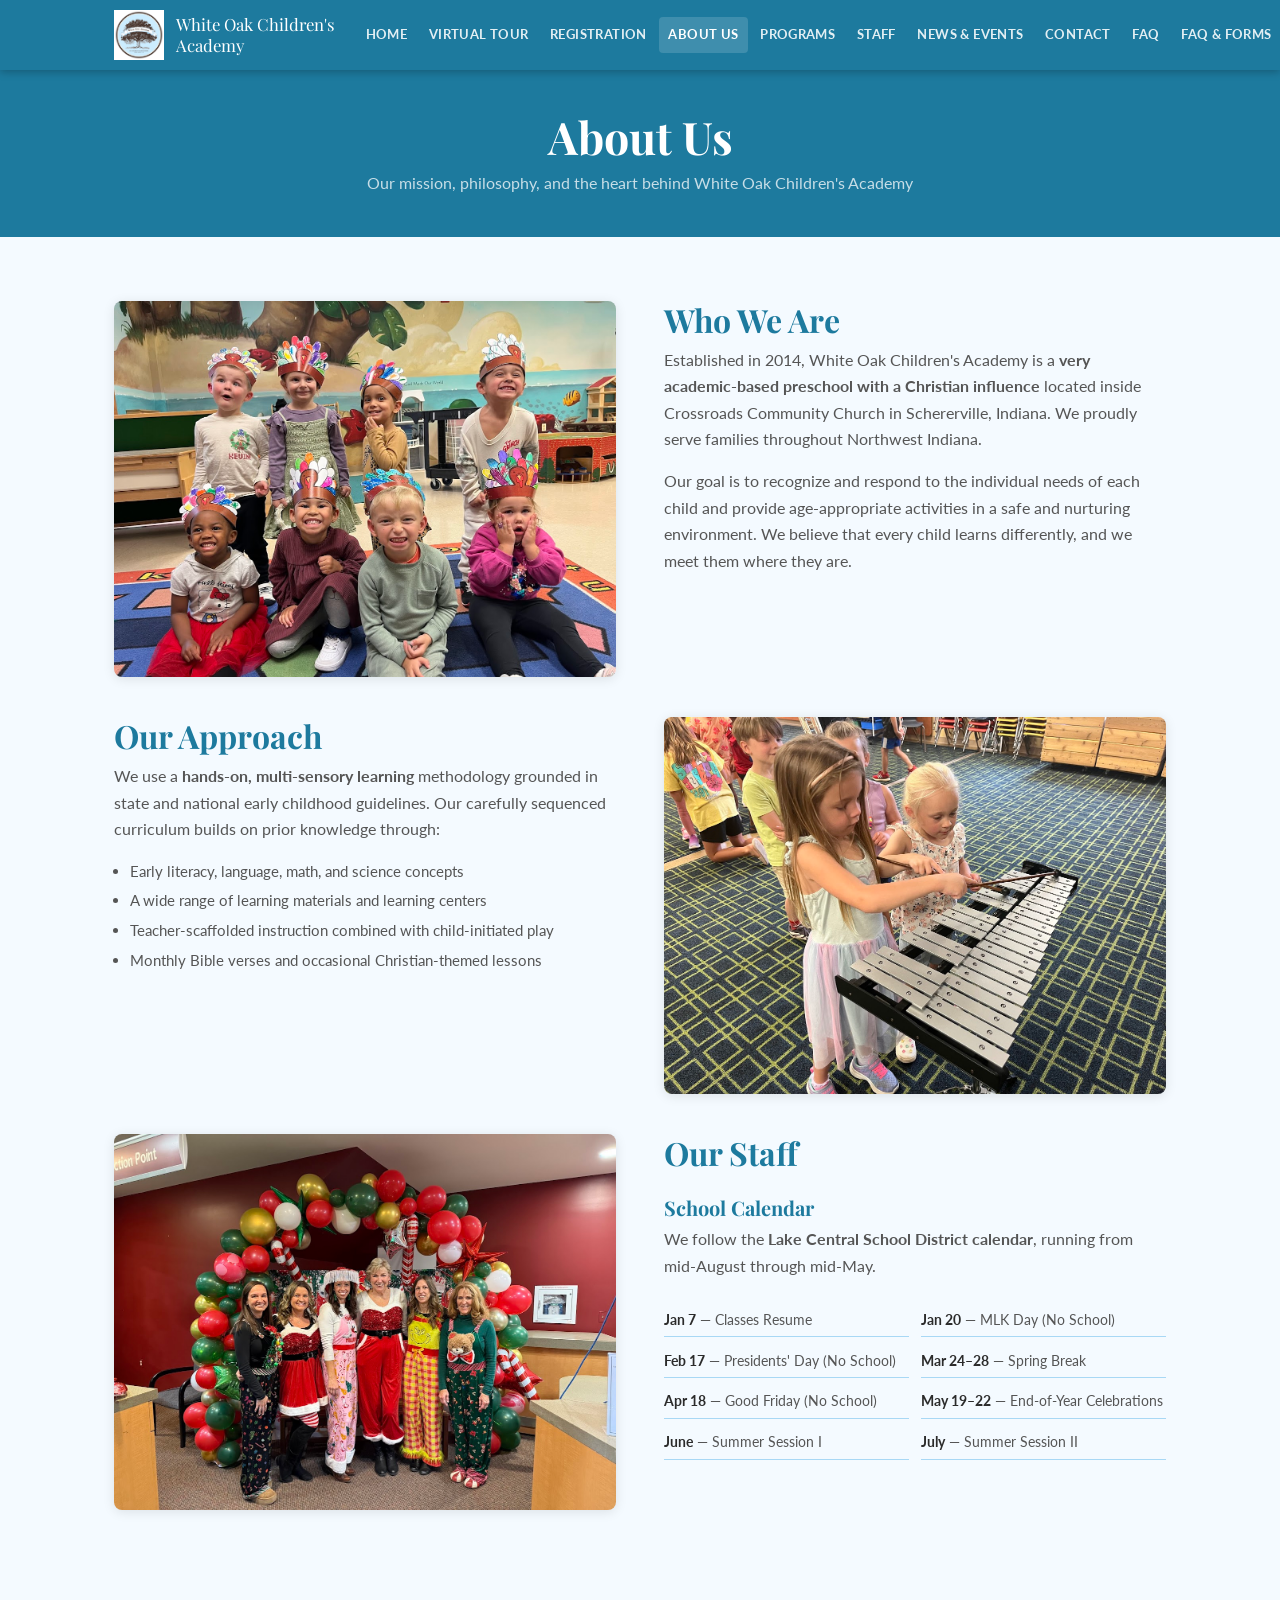
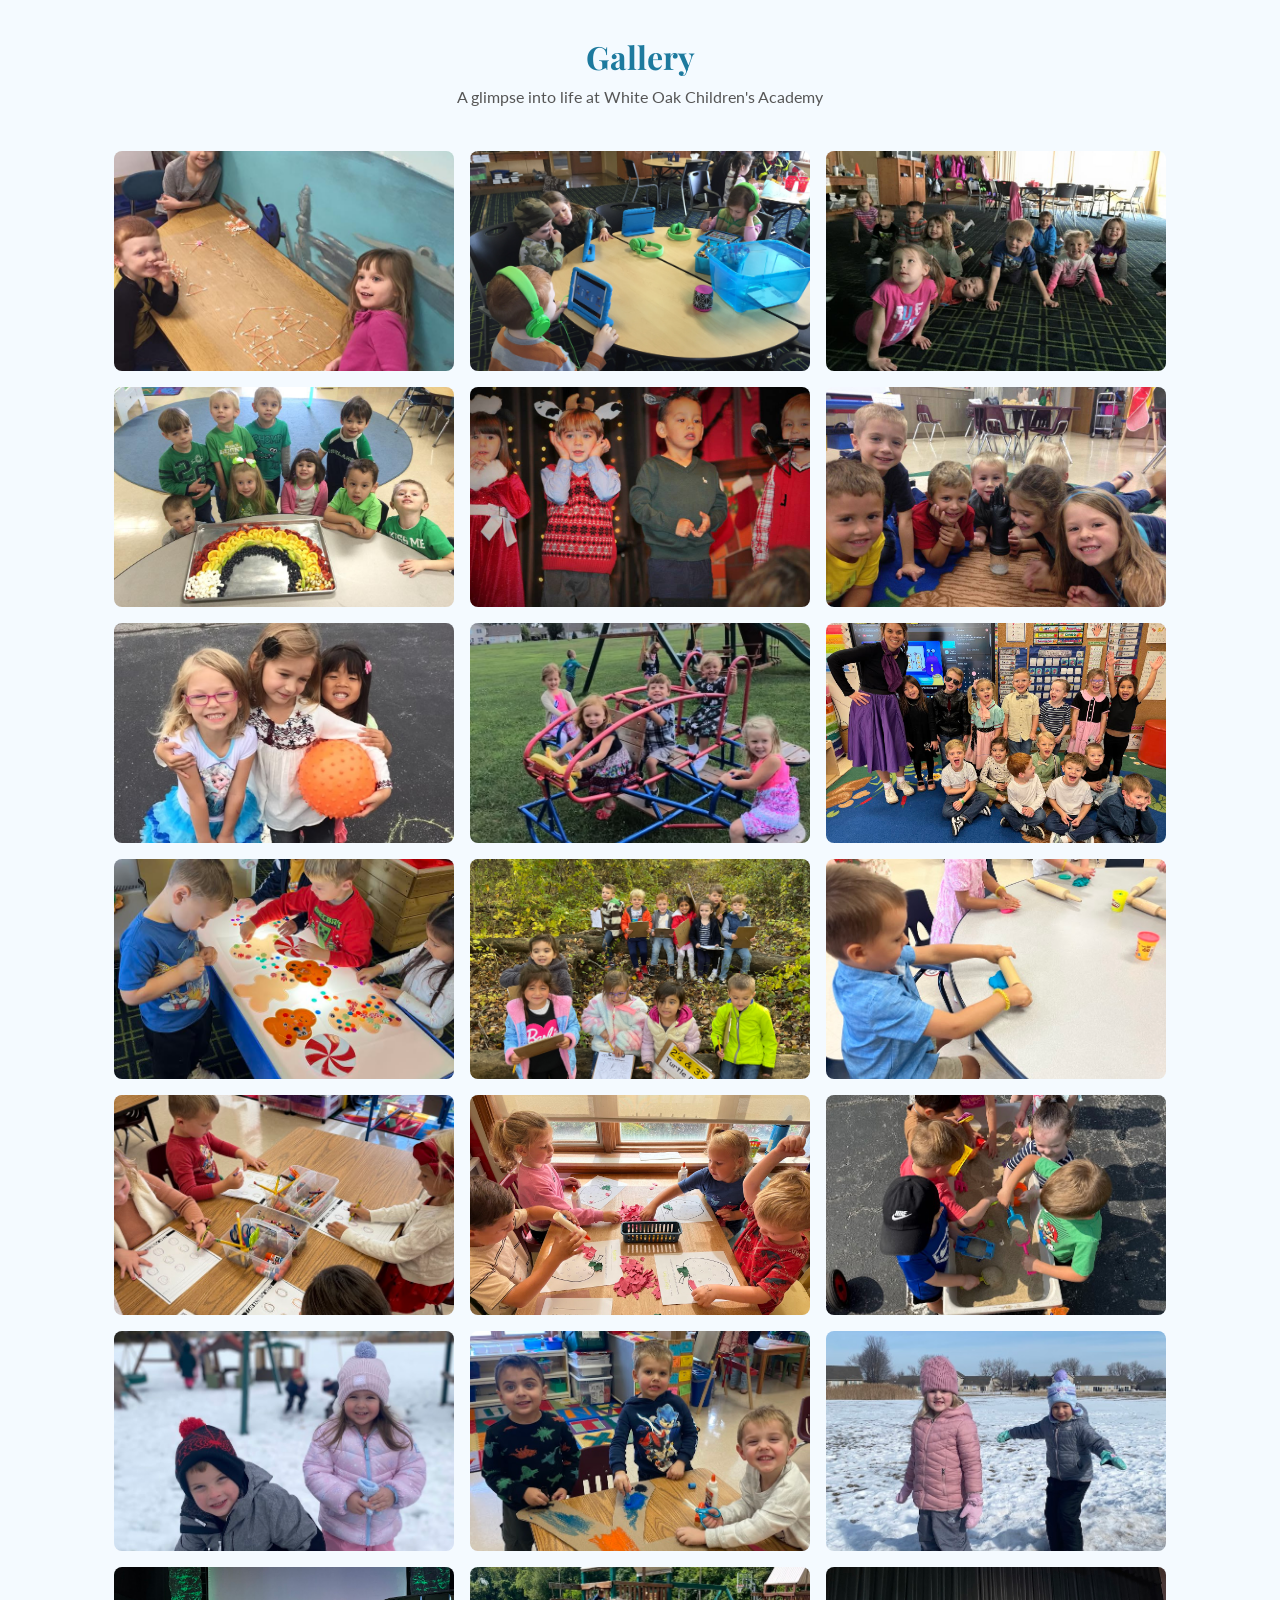
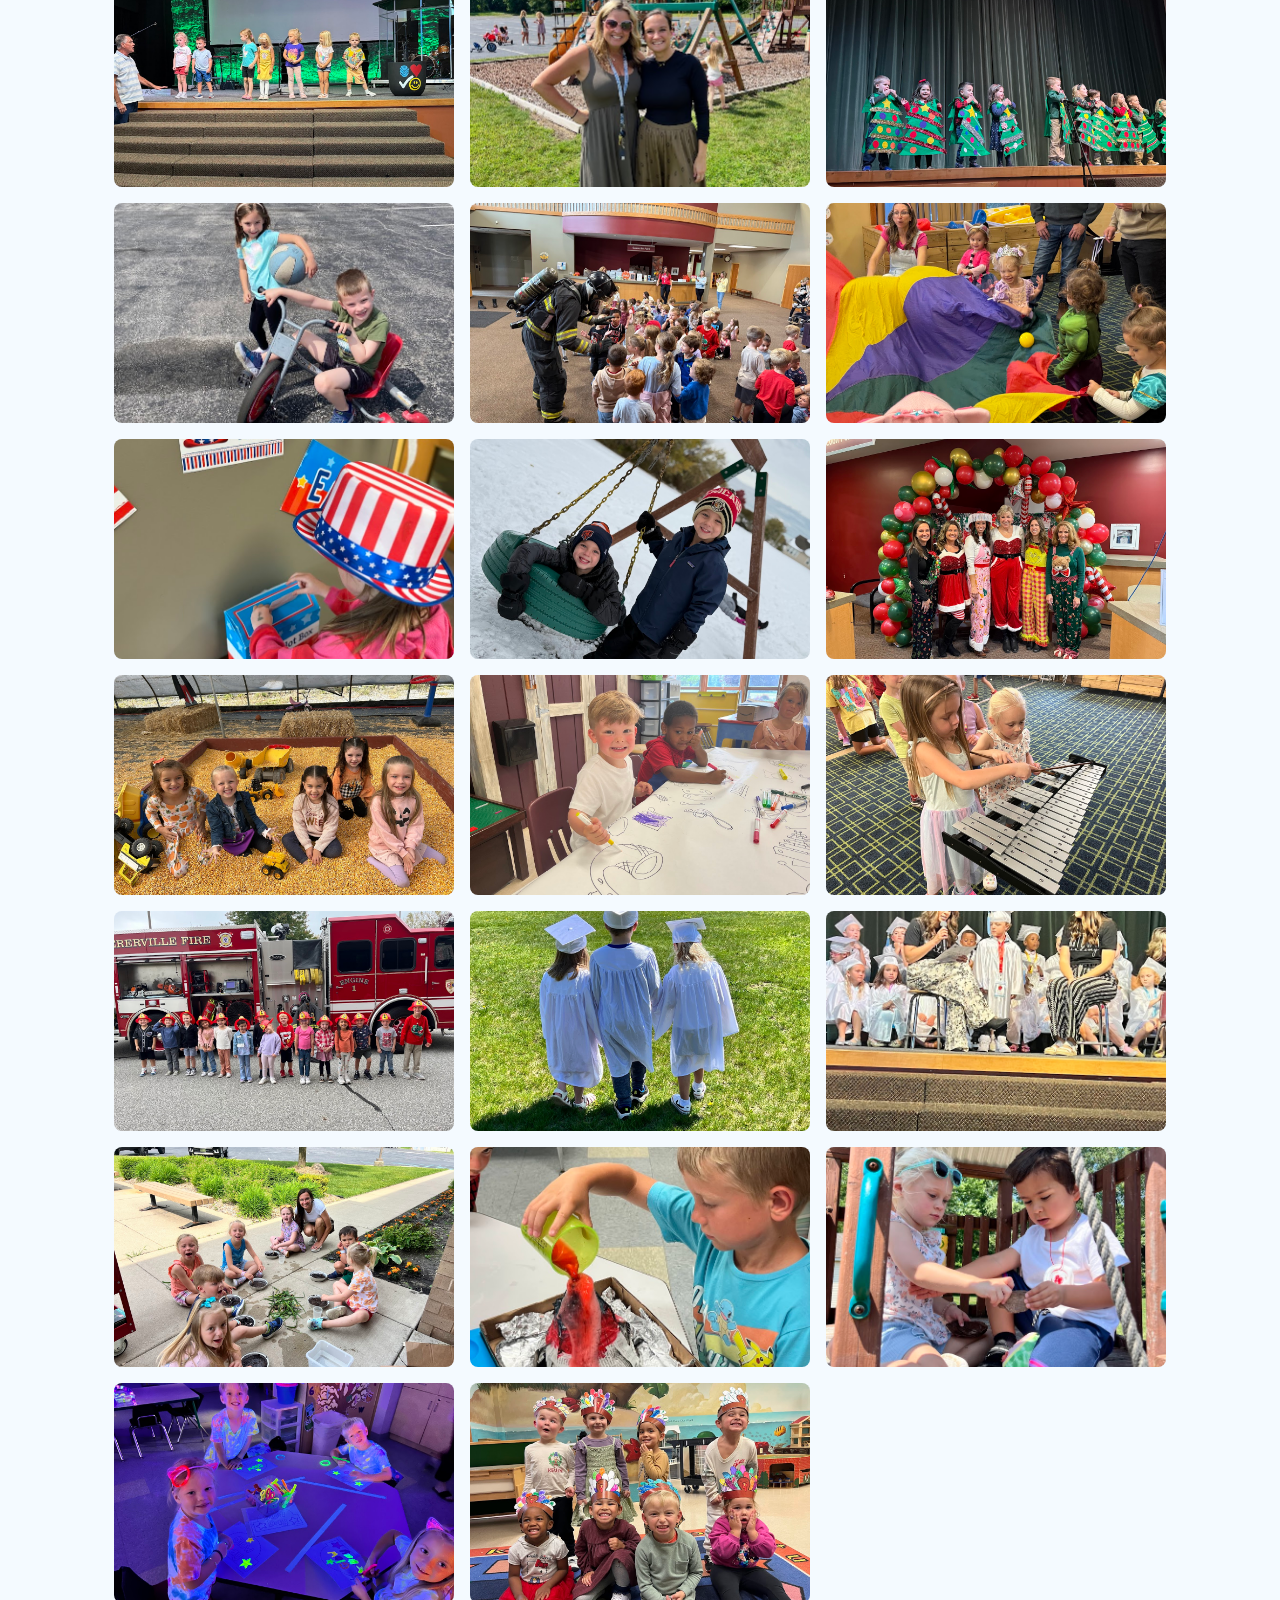
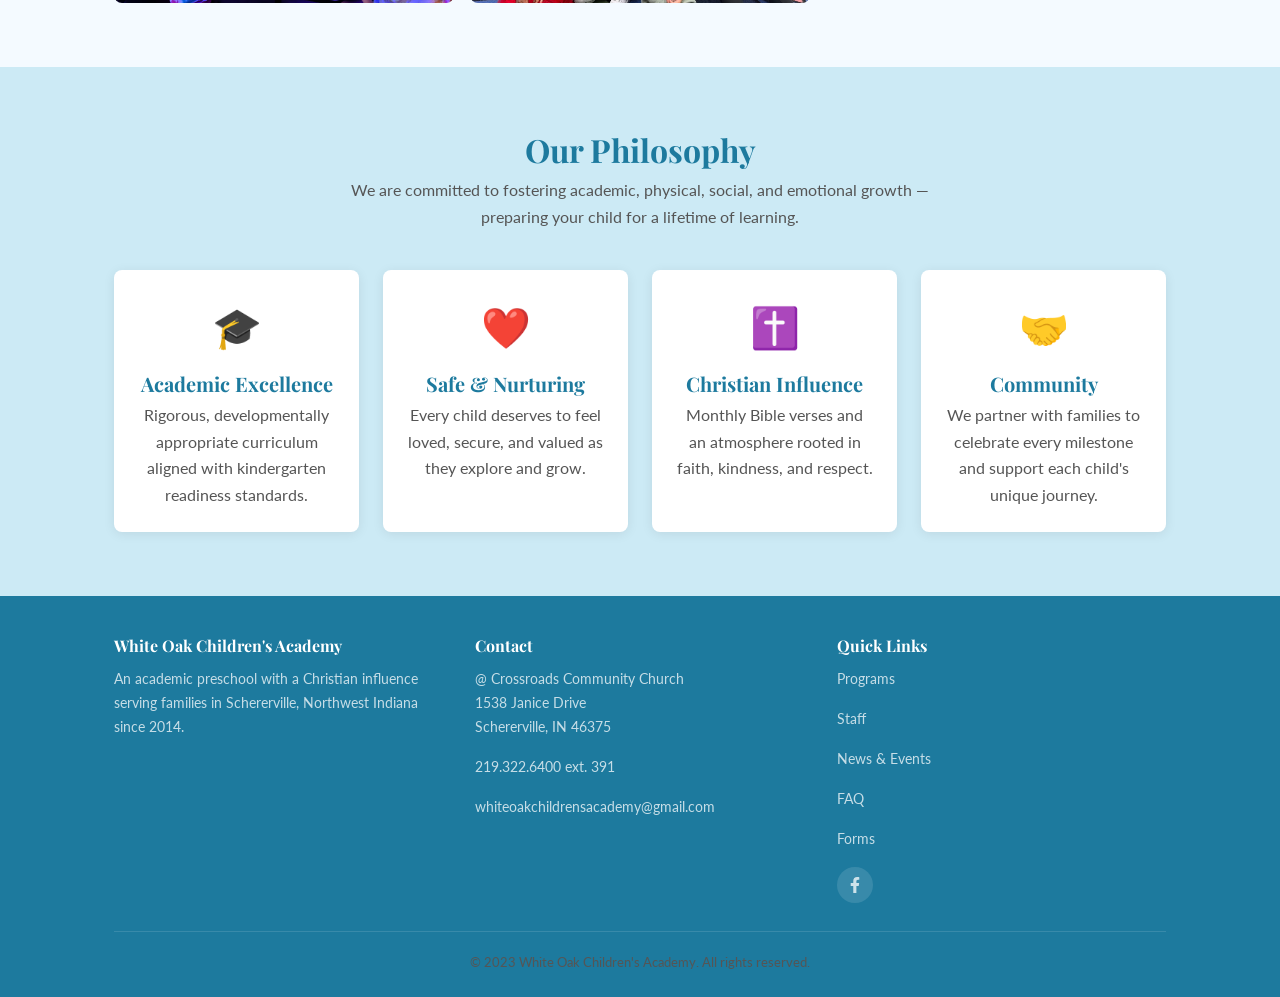
==== about.html @ 386d2790 "Swap homepage cards and About page photos to newer images Co-Authored-By: Claude Sonnet 4.6 <noreply" ====
<!DOCTYPE html>
<html lang="en">
<head>
  <meta charset="UTF-8" />
  <meta name="viewport" content="width=device-width, initial-scale=1.0" />
  <title>About Us — White Oak Children's Academy</title>
  <meta name="description" content="Learn about White Oak Children's Academy — our mission, philosophy, curriculum approach, and important calendar dates." />
  <link rel="stylesheet" href="css/styles.css" />
</head>
<body>

  <!-- HEADER -->
  <header class="site-header">
    <div class="container header-inner">
      <a href="index.html" class="logo-link">
        <img src="images/logo.jpg" alt="White Oak Children's Academy logo" class="logo-img"
             onerror="this.style.display='none'" />
        <span class="logo-text">White Oak Children's Academy</span>
      </a>
      <nav class="primary-nav" aria-label="Main navigation">
        <a href="index.html">Home</a>
        <a href="https://youtu.be/olmir94_Q6E" target="_blank" rel="noopener">Virtual Tour</a>
        <a href="registration.pdf" target="_blank">Registration</a>
        <a href="about.html">About Us</a>
        <a href="programs.html">Programs</a>
        <a href="staff.html">Staff</a>
        <a href="news-events.html">News &amp; Events</a>
        <a href="contact.html">Contact</a>
        <a href="faq.html">FAQ</a>
        <a href="faq-forms.html">FAQ &amp; Forms</a>
      </nav>
      <button class="hamburger" aria-label="Toggle menu" aria-expanded="false">
        <span></span><span></span><span></span>
      </button>
    </div>
    <nav class="mobile-nav" aria-label="Mobile navigation">
      <a href="index.html">Home</a>
      <a href="https://youtu.be/olmir94_Q6E" target="_blank" rel="noopener">Virtual Tour</a>
      <a href="registration.pdf" target="_blank">Registration</a>
      <a href="about.html">About Us</a>
      <a href="programs.html">Programs</a>
      <a href="staff.html">Staff</a>
      <a href="news-events.html">News &amp; Events</a>
      <a href="contact.html">Contact</a>
      <a href="faq.html">FAQ</a>
      <a href="faq-forms.html">FAQ &amp; Forms</a>
    </nav>
  </header>

  <!-- PAGE HERO -->
  <section class="page-hero">
    <div class="container">
      <h1>About Us</h1>
      <p>Our mission, philosophy, and the heart behind White Oak Children's Academy</p>
    </div>
  </section>

  <!-- MAIN CONTENT -->
  <section class="section">
    <div class="container">
      <!-- Row 1: image left, Who We Are right -->
      <div class="about-body">
        <div>
          <img src="images/gallery/IMG_9531.jpg" alt="White Oak Children's Academy classroom"
               style="width:100%;border-radius:8px;box-shadow:0 2px 12px rgba(0,0,0,.10);" />
        </div>
        <div>
          <h2>Who We Are</h2>
          <p>Established in 2014, White Oak Children's Academy is a <strong>very academic-based preschool with a Christian influence</strong> located inside Crossroads Community Church in Schererville, Indiana. We proudly serve families throughout Northwest Indiana.</p>
          <p>Our goal is to recognize and respond to the individual needs of each child and provide age-appropriate activities in a safe and nurturing environment. We believe that every child learns differently, and we meet them where they are.</p>
        </div>
      </div>

      <!-- Row 2: Our Approach left, image right -->
      <div class="about-body" style="margin-top:2.5rem;">
        <div>
          <h2>Our Approach</h2>
          <p>We use a <strong>hands-on, multi-sensory learning</strong> methodology grounded in state and national early childhood guidelines. Our carefully sequenced curriculum builds on prior knowledge through:</p>
          <ul class="highlight-list">
            <li>Early literacy, language, math, and science concepts</li>
            <li>A wide range of learning materials and learning centers</li>
            <li>Teacher-scaffolded instruction combined with child-initiated play</li>
            <li>Monthly Bible verses and occasional Christian-themed lessons</li>
          </ul>
        </div>
        <div>
          <img src="images/gallery/IMG_4800.jpg" alt="Children learning at White Oak"
               style="width:100%;border-radius:8px;box-shadow:0 2px 12px rgba(0,0,0,.10);" />
        </div>
      </div>

      <!-- Row 3: image left, Staff & Calendar right -->
      <div class="about-body" style="margin-top:2.5rem;">
        <div>
          <img src="images/gallery/IMG_3384.jpg" alt="White Oak staff and students"
               style="width:100%;border-radius:8px;box-shadow:0 2px 12px rgba(0,0,0,.10);" />
        </div>
        <div>
          <h2>Our Staff</h2>
          <h3 style="margin-top:1.5rem;">School Calendar</h3>
          <p>We follow the <strong>Lake Central School District calendar</strong>, running from mid-August through mid-May.</p>
          <div class="calendar-dates">
            <ul>
              <li><strong>Jan 7</strong> — Classes Resume</li>
              <li><strong>Jan 20</strong> — MLK Day (No School)</li>
              <li><strong>Feb 17</strong> — Presidents' Day (No School)</li>
              <li><strong>Mar 24–28</strong> — Spring Break</li>
              <li><strong>Apr 18</strong> — Good Friday (No School)</li>
              <li><strong>May 19–22</strong> — End-of-Year Celebrations</li>
              <li><strong>June</strong> — Summer Session I</li>
              <li><strong>July</strong> — Summer Session II</li>
            </ul>
          </div>
        </div>
      </div>
    </div>
  </section>

  <!-- GALLERY -->
  <section class="section">
    <div class="container">
      <div class="section-title">
        <h2>Gallery</h2>
        <p>A glimpse into life at White Oak Children's Academy</p>
      </div>
      <div style="display:grid;grid-template-columns:repeat(auto-fill,minmax(280px,1fr));gap:1rem;">
        <img src="images/gallery/gallery-01.jpg" alt="White Oak classroom activity" style="width:100%;height:220px;object-fit:cover;border-radius:8px;" />
        <img src="images/gallery/gallery-02.jpg" alt="White Oak classroom activity" style="width:100%;height:220px;object-fit:cover;border-radius:8px;" />
        <img src="images/gallery/gallery-03.jpg" alt="White Oak classroom activity" style="width:100%;height:220px;object-fit:cover;border-radius:8px;" />
        <img src="images/gallery/gallery-05.jpg" alt="White Oak classroom activity" style="width:100%;height:220px;object-fit:cover;border-radius:8px;" />
        <img src="images/gallery/gallery-06.jpg" alt="White Oak classroom activity" style="width:100%;height:220px;object-fit:cover;border-radius:8px;" />
        <img src="images/gallery/gallery-07.jpg" alt="White Oak classroom activity" style="width:100%;height:220px;object-fit:cover;border-radius:8px;" />
        <img src="images/gallery/fc02df_9595e2bc1113430fbad40232019eac16.avif" alt="White Oak classroom activity" style="width:100%;height:220px;object-fit:cover;border-radius:8px;" />
        <img src="images/gallery/fc02df_eb6af269aa804a3fbab6cbd795c8c6cb.avif" alt="White Oak classroom activity" style="width:100%;height:220px;object-fit:cover;border-radius:8px;" />
        <img src="images/gallery/1.jpg" alt="White Oak classroom activity" style="width:100%;height:220px;object-fit:cover;border-radius:8px;" />
        <img src="images/gallery/1 (1).jpg" alt="White Oak classroom activity" style="width:100%;height:220px;object-fit:cover;border-radius:8px;" />
        <img src="images/gallery/image0 (11).jpeg" alt="White Oak classroom activity" style="width:100%;height:220px;object-fit:cover;border-radius:8px;" />
        <img src="images/gallery/IMG_0043 (1).jpg" alt="White Oak classroom activity" style="width:100%;height:220px;object-fit:cover;border-radius:8px;" />
        <img src="images/gallery/IMG_0442.jpg" alt="White Oak classroom activity" style="width:100%;height:220px;object-fit:cover;border-radius:8px;" />
        <img src="images/gallery/IMG_0570.jpg" alt="White Oak classroom activity" style="width:100%;height:220px;object-fit:cover;border-radius:8px;" />
        <img src="images/gallery/IMG_0655.jpg" alt="White Oak classroom activity" style="width:100%;height:220px;object-fit:cover;border-radius:8px;" />
        <img src="images/gallery/IMG_0701.jpg" alt="White Oak classroom activity" style="width:100%;height:220px;object-fit:cover;border-radius:8px;" />
        <img src="images/gallery/IMG_0833.jpg" alt="White Oak classroom activity" style="width:100%;height:220px;object-fit:cover;border-radius:8px;" />
        <img src="images/gallery/IMG_1134.jpg" alt="White Oak classroom activity" style="width:100%;height:220px;object-fit:cover;border-radius:8px;" />
        <img src="images/gallery/IMG_1177.jpg" alt="White Oak classroom activity" style="width:100%;height:220px;object-fit:cover;border-radius:8px;" />
        <img src="images/gallery/IMG_1204.jpg" alt="White Oak classroom activity" style="width:100%;height:220px;object-fit:cover;border-radius:8px;" />
        <img src="images/gallery/IMG_1553.jpg" alt="White Oak classroom activity" style="width:100%;height:220px;object-fit:cover;border-radius:8px;" />
        <img src="images/gallery/IMG_1580.jpg" alt="White Oak classroom activity" style="width:100%;height:220px;object-fit:cover;border-radius:8px;" />
        <img src="images/gallery/IMG_1740.jpg" alt="White Oak classroom activity" style="width:100%;height:220px;object-fit:cover;border-radius:8px;" />
        <img src="images/gallery/IMG_2302.jpg" alt="White Oak classroom activity" style="width:100%;height:220px;object-fit:cover;border-radius:8px;" />
        <img src="images/gallery/IMG_2411.jpg" alt="White Oak classroom activity" style="width:100%;height:220px;object-fit:cover;border-radius:8px;" />
        <img src="images/gallery/IMG_2539.jpg" alt="White Oak classroom activity" style="width:100%;height:220px;object-fit:cover;border-radius:8px;" />
        <img src="images/gallery/IMG_3384.jpg" alt="White Oak classroom activity" style="width:100%;height:220px;object-fit:cover;border-radius:8px;" />
        <img src="images/gallery/IMG_3834.jpg" alt="White Oak classroom activity" style="width:100%;height:220px;object-fit:cover;border-radius:8px;" />
        <img src="images/gallery/IMG_4789.jpg" alt="White Oak classroom activity" style="width:100%;height:220px;object-fit:cover;border-radius:8px;" />
        <img src="images/gallery/IMG_4800.jpg" alt="White Oak classroom activity" style="width:100%;height:220px;object-fit:cover;border-radius:8px;" />
        <img src="images/gallery/IMG_5366.jpg" alt="White Oak classroom activity" style="width:100%;height:220px;object-fit:cover;border-radius:8px;" />
        <img src="images/gallery/IMG_5979.jpg" alt="White Oak classroom activity" style="width:100%;height:220px;object-fit:cover;border-radius:8px;" />
        <img src="images/gallery/IMG_7058.jpg" alt="White Oak classroom activity" style="width:100%;height:220px;object-fit:cover;border-radius:8px;" />
        <img src="images/gallery/IMG_7673.jpg" alt="White Oak classroom activity" style="width:100%;height:220px;object-fit:cover;border-radius:8px;" />
        <img src="images/gallery/IMG_8851.jpg" alt="White Oak classroom activity" style="width:100%;height:220px;object-fit:cover;border-radius:8px;" />
        <img src="images/gallery/IMG_9233.jpg" alt="White Oak classroom activity" style="width:100%;height:220px;object-fit:cover;border-radius:8px;" />
        <img src="images/gallery/IMG_9314.jpg" alt="White Oak classroom activity" style="width:100%;height:220px;object-fit:cover;border-radius:8px;" />
        <img src="images/gallery/IMG_9531.jpg" alt="White Oak classroom activity" style="width:100%;height:220px;object-fit:cover;border-radius:8px;" />
      </div>
    </div>
  </section>

  <!-- PHILOSOPHY HIGHLIGHT -->
  <section class="section section-alt">
    <div class="container">
      <div class="section-title">
        <h2>Our Philosophy</h2>
        <p>We are committed to fostering academic, physical, social, and emotional growth — preparing your child for a lifetime of learning.</p>
      </div>
      <div style="display:grid;grid-template-columns:repeat(auto-fit,minmax(220px,1fr));gap:1.5rem;margin-top:1rem;">
        <div style="background:#fff;border-radius:8px;padding:1.5rem;box-shadow:0 2px 12px rgba(0,0,0,.08);text-align:center;">
          <div style="font-size:2.5rem;margin-bottom:.75rem;">🎓</div>
          <h3>Academic Excellence</h3>
          <p>Rigorous, developmentally appropriate curriculum aligned with kindergarten readiness standards.</p>
        </div>
        <div style="background:#fff;border-radius:8px;padding:1.5rem;box-shadow:0 2px 12px rgba(0,0,0,.08);text-align:center;">
          <div style="font-size:2.5rem;margin-bottom:.75rem;">❤️</div>
          <h3>Safe &amp; Nurturing</h3>
          <p>Every child deserves to feel loved, secure, and valued as they explore and grow.</p>
        </div>
        <div style="background:#fff;border-radius:8px;padding:1.5rem;box-shadow:0 2px 12px rgba(0,0,0,.08);text-align:center;">
          <div style="font-size:2.5rem;margin-bottom:.75rem;">✝️</div>
          <h3>Christian Influence</h3>
          <p>Monthly Bible verses and an atmosphere rooted in faith, kindness, and respect.</p>
        </div>
        <div style="background:#fff;border-radius:8px;padding:1.5rem;box-shadow:0 2px 12px rgba(0,0,0,.08);text-align:center;">
          <div style="font-size:2.5rem;margin-bottom:.75rem;">🤝</div>
          <h3>Community</h3>
          <p>We partner with families to celebrate every milestone and support each child's unique journey.</p>
        </div>
      </div>
    </div>
  </section>

  <!-- FOOTER -->
  <footer class="site-footer">
    <div class="container">
      <div class="footer-inner">
        <div class="footer-col">
          <h4>White Oak Children's Academy</h4>
          <p>An academic preschool with a Christian influence serving families in Schererville, Northwest Indiana since 2014.</p>
        </div>
        <div class="footer-col">
          <h4>Contact</h4>
          <p>@ Crossroads Community Church<br />1538 Janice Drive<br />Schererville, IN 46375</p>
          <p><a href="tel:+12193226400">219.322.6400 ext. 391</a></p>
          <p><a href="mailto:whiteoakchildrensacademy@gmail.com">whiteoakchildrensacademy@gmail.com</a></p>
        </div>
        <div class="footer-col">
          <h4>Quick Links</h4>
          <p><a href="programs.html">Programs</a></p>
          <p><a href="staff.html">Staff</a></p>
          <p><a href="news-events.html">News &amp; Events</a></p>
          <p><a href="faq.html">FAQ</a></p>
          <p><a href="faq-forms.html">Forms</a></p>
          <div class="social-links">
            <a href="https://www.facebook.com/whiteoakpreschool/" target="_blank" rel="noopener" aria-label="Facebook"><svg xmlns="http://www.w3.org/2000/svg" viewBox="0 0 320 512" width="16" height="16" fill="currentColor"><path d="M279.14 288l14.22-92.66h-88.91v-60.13c0-25.35 12.42-50.06 52.24-50.06h40.42V6.26S260.43 0 225.36 0c-73.22 0-121.08 44.38-121.08 124.72v70.62H22.89V288h81.39v224h100.17V288z"/></svg></a>
          </div>
        </div>
      </div>
      <div class="footer-bottom">
        <p>&copy; 2023 White Oak Children's Academy. All rights reserved.</p>
      </div>
    </div>
  </footer>

  <script src="js/main.js"></script>
</body>
</html>
---- css/styles.css ----
/* ===========================
   White Oak Children's Academy
   styles.css
   =========================== */

@import url('https://fonts.googleapis.com/css2?family=Lato:wght@300;400;700;900&family=Playfair+Display:wght@400;600;700&display=swap');

/* ---------- CSS Variables ---------- */
:root {
  --green-dark:  #1d7a9e;
  --green-mid:   #2596be;
  --green-light: #cceaf5;
  --green-hover: #1a6a8a;
  --cream:       #f4faff;
  --amber:       #402d26;
  --amber-light: #f5ebe0;
  --text:        #2b2b2b;
  --text-light:  #555;
  --white:       #ffffff;
  --border:      #a8d8f5;
  --shadow:      0 2px 12px rgba(0,0,0,.10);
  --radius:      8px;
  --nav-height:  70px;
  --max-width:   1100px;
}

/* ---------- Reset ---------- */
*, *::before, *::after { box-sizing: border-box; margin: 0; padding: 0; }
html { scroll-behavior: smooth; }
body { font-family: 'Lato', sans-serif; color: var(--text); background: var(--cream); line-height: 1.65; }
img { display: block; max-width: 100%; }
a { color: inherit; text-decoration: none; }
ul { list-style: none; }

/* ---------- Typography ---------- */
h1, h2, h3, h4 { font-family: 'Playfair Display', serif; line-height: 1.2; }
h1 { font-size: clamp(1.9rem, 4vw, 2.8rem); }
h2 { font-size: clamp(1.5rem, 3vw, 2rem); color: var(--green-dark); margin-bottom: .5rem; }
h3 { font-size: 1.25rem; color: var(--green-dark); margin-bottom: .4rem; }
p  { margin-bottom: 1rem; color: var(--text-light); }
p:last-child { margin-bottom: 0; }

/* ---------- Container ---------- */
.container { max-width: var(--max-width); margin: 0 auto; padding: 0 1.5rem; }

/* ---------- Buttons ---------- */
.btn {
  display: inline-block;
  padding: .65rem 1.6rem;
  border-radius: var(--radius);
  font-family: 'Lato', sans-serif;
  font-size: .95rem;
  font-weight: 700;
  cursor: pointer;
  transition: background .2s, transform .1s;
  border: 2px solid transparent;
}
.btn-primary {
  background: var(--green-mid);
  color: var(--white);
}
.btn-primary:hover { background: var(--green-hover); transform: translateY(-1px); }
.btn-outline {
  background: var(--green-mid);
  color: var(--white);
  border-color: var(--green-mid);
}
.btn-outline:hover { background: var(--green-hover); transform: translateY(-1px); }

/* ---------- Section Spacing ---------- */
.section { padding: 4rem 0; }
.section-alt { background: var(--green-light); }
.section-title { text-align: center; margin-bottom: 2.5rem; }
.section-title p { max-width: 600px; margin: .5rem auto 0; }

/* ================================
   HEADER & NAV
   ================================ */
.site-header {
  position: sticky;
  top: 0;
  z-index: 1000;
  background: var(--green-dark);
  box-shadow: 0 2px 8px rgba(0,0,0,.25);
  height: var(--nav-height);
}
.header-inner {
  display: flex;
  align-items: center;
  justify-content: space-between;
  height: 100%;
}
.logo-link {
  display: flex;
  align-items: center;
  gap: .75rem;
  flex-shrink: 0;
}
.logo-img {
  height: 50px;
  width: auto;
}
.logo-text {
  font-family: 'Playfair Display', serif;
  font-size: 1.05rem;
  color: var(--white);
  line-height: 1.25;
  max-width: 180px;
}

/* Primary nav */
.primary-nav { display: flex; align-items: center; gap: .15rem; }
.primary-nav a {
  color: rgba(255,255,255,.88);
  font-size: .82rem;
  font-weight: 700;
  letter-spacing: .03em;
  text-transform: uppercase;
  padding: .45rem .6rem;
  border-radius: 4px;
  white-space: nowrap;
  transition: background .15s, color .15s;
}
.primary-nav a:hover,
.primary-nav a.active { background: rgba(255,255,255,.15); color: var(--white); }

/* Hamburger */
.hamburger {
  display: none;
  flex-direction: column;
  justify-content: space-between;
  width: 26px;
  height: 18px;
  cursor: pointer;
  background: none;
  border: none;
  padding: 0;
}
.hamburger span {
  display: block;
  height: 2px;
  background: var(--white);
  border-radius: 2px;
  transition: transform .25s, opacity .25s;
}
.hamburger.open span:nth-child(1) { transform: translateY(8px) rotate(45deg); }
.hamburger.open span:nth-child(2) { opacity: 0; }
.hamburger.open span:nth-child(3) { transform: translateY(-8px) rotate(-45deg); }

/* Mobile nav */
.mobile-nav {
  display: none;
  flex-direction: column;
  background: var(--green-dark);
  border-top: 1px solid rgba(255,255,255,.1);
  position: absolute;
  top: var(--nav-height);
  left: 0;
  right: 0;
  z-index: 999;
  padding: .5rem 0 1rem;
}
.mobile-nav.open { display: flex; }
.mobile-nav a {
  color: rgba(255,255,255,.88);
  font-size: .9rem;
  font-weight: 700;
  text-transform: uppercase;
  letter-spacing: .04em;
  padding: .75rem 1.5rem;
  border-bottom: 1px solid rgba(255,255,255,.06);
  transition: background .15s;
}
.mobile-nav a:hover { background: rgba(255,255,255,.1); color: var(--white); }

/* ================================
   ANNOUNCEMENT BANNER
   ================================ */
.announcement-banner {
  background: var(--white);
  border-bottom: 3px solid var(--green-light);
  padding: .85rem 1.5rem;
  text-align: center;
}
.announcement-banner p {
  margin: 0;
  font-weight: 700;
  font-size: .95rem;
  color: var(--text);
  line-height: 1.5;
}
.announcement-banner .tag {
  display: inline-block;
  background: var(--amber);
  color: var(--white);
  font-size: .75rem;
  font-weight: 900;
  text-transform: uppercase;
  letter-spacing: .06em;
  padding: .2rem .6rem;
  border-radius: 3px;
  margin-right: .4rem;
}

/* ================================
   HERO
   ================================ */
.hero {
  position: relative;
  background: var(--green-dark);
  min-height: 460px;
  display: flex;
  align-items: center;
  overflow: hidden;
}
.hero-bg {
  position: absolute;
  inset: 0;
  width: 100%;
  height: 100%;
  object-fit: cover;
  opacity: .38;
}
.hero-content {
  position: relative;
  z-index: 1;
  color: var(--white);
  max-width: 640px;
  padding: 3rem 0;
}
.hero-content h1 { color: var(--white); margin-bottom: .75rem; }
.hero-content p { color: rgba(255,255,255,.85); font-size: 1.1rem; margin-bottom: 1.5rem; }
.hero-content .tagline {
  font-size: .95rem;
  text-transform: uppercase;
  letter-spacing: .12em;
  color: rgba(255,255,255,.7);
  font-weight: 700;
  margin-bottom: .5rem;
}

/* ================================
   HOME — ABOUT / PROGRAMS / STAFF CARDS
   ================================ */
.home-cards { display: grid; grid-template-columns: repeat(3, 1fr); gap: 1.75rem; }
.home-card {
  background: var(--white);
  border-radius: var(--radius);
  overflow: hidden;
  box-shadow: var(--shadow);
  transition: transform .2s, box-shadow .2s;
  display: flex;
  flex-direction: column;
}
.home-card:hover { transform: translateY(-4px); box-shadow: 0 8px 24px rgba(0,0,0,.13); }
.home-card-img {
  width: 100%;
  height: 200px;
  object-fit: cover;
  background: var(--green-light);
}
.home-card-img-placeholder {
  width: 100%;
  height: 200px;
  background: var(--green-light);
  display: flex;
  align-items: center;
  justify-content: center;
  font-size: 3rem;
}
.home-card-body { padding: 1.5rem; flex: 1; display: flex; flex-direction: column; }
.home-card-body p { flex: 1; }
.home-card-body .btn { align-self: flex-start; margin-top: 1rem; }

/* ================================
   HOME — EMAIL CTA
   ================================ */
.email-cta { text-align: center; }
.email-cta a {
  font-size: 1.2rem;
  font-weight: 700;
  color: var(--green-mid);
  text-decoration: underline;
  text-decoration-color: transparent;
  transition: text-decoration-color .2s;
}
.email-cta a:hover { text-decoration-color: var(--green-mid); }

/* ================================
   ABOUT PAGE
   ================================ */
.about-body { display: grid; grid-template-columns: 1fr 1fr; gap: 3rem; align-items: start; }
.about-body img { border-radius: var(--radius); box-shadow: var(--shadow); }
.calendar-dates { margin-top: 1.5rem; }
.calendar-dates h3 { margin-bottom: .75rem; }
.calendar-dates ul { display: grid; grid-template-columns: 1fr 1fr; gap: .4rem .75rem; }
.calendar-dates li { font-size: .9rem; color: var(--text-light); padding: .3rem 0; border-bottom: 1px solid var(--border); }
.calendar-dates li strong { color: var(--text); }
.highlight-list { margin: .75rem 0 1rem 1rem; }
.highlight-list li { list-style: disc; color: var(--text-light); margin-bottom: .3rem; font-size: .95rem; }

/* ================================
   PROGRAMS PAGE
   ================================ */
.programs-grid { display: grid; grid-template-columns: 1fr 1fr; gap: 1.75rem; }
.program-card {
  background: var(--white);
  border-radius: var(--radius);
  box-shadow: var(--shadow);
  overflow: hidden;
  display: flex;
  flex-direction: column;
}
.program-card-header {
  background: var(--green-dark);
  color: var(--white);
  padding: 1.25rem 1.5rem;
}
.program-card-header h3 { color: var(--white); font-size: 1.35rem; margin: 0; }
.program-card-header .age-badge {
  display: inline-block;
  background: rgba(255,255,255,.2);
  font-size: .8rem;
  padding: .2rem .65rem;
  border-radius: 20px;
  margin-top: .35rem;
  font-weight: 700;
}
.program-card-body { padding: 1.4rem 1.5rem; flex: 1; }
.program-detail { display: flex; gap: .6rem; margin-bottom: .6rem; align-items: flex-start; font-size: .92rem; }
.program-detail .label {
  font-weight: 700;
  color: var(--green-dark);
  white-space: nowrap;
  min-width: 80px;
}
.program-detail .value { color: var(--text-light); }
.program-card-body p { font-size: .92rem; margin-top: .75rem; }

.summer-section { background: var(--green-light); border-radius: var(--radius); padding: 2rem; margin-top: 2rem; }
.summer-section h3 { color: var(--green-dark); margin-bottom: .5rem; }

.quote-block {
  text-align: center;
  padding: 2.5rem 2rem;
  border-top: 2px solid var(--border);
  margin-top: 2rem;
}
.quote-block blockquote {
  font-family: 'Playfair Display', serif;
  font-size: 1.3rem;
  color: var(--green-dark);
  max-width: 650px;
  margin: 0 auto;
  line-height: 1.5;
}
.quote-block cite { display: block; margin-top: .75rem; font-size: .9rem; color: var(--text-light); font-style: normal; }

/* ================================
   STAFF PAGE
   ================================ */
.staff-section-title {
  font-family: 'Playfair Display', serif;
  font-size: 1.1rem;
  text-transform: uppercase;
  letter-spacing: .1em;
  color: var(--green-mid);
  border-bottom: 2px solid var(--green-light);
  padding-bottom: .5rem;
  margin: 2.5rem 0 1.25rem;
}
.staff-grid { display: grid; grid-template-columns: repeat(auto-fill, minmax(240px, 1fr)); gap: 1.5rem; }
.staff-card {
  background: var(--white);
  border-radius: var(--radius);
  box-shadow: var(--shadow);
  overflow: hidden;
  text-align: center;
}
.staff-photo {
  width: 100%;
  height: 220px;
  object-fit: cover;
  object-position: top;
}
.staff-photo-placeholder {
  width: 100%;
  height: 220px;
  background: var(--green-light);
  display: flex;
  align-items: center;
  justify-content: center;
  font-size: 3.5rem;
  color: var(--green-mid);
}
.staff-card-body { padding: 1.2rem 1rem; }
.staff-card-body h3 { font-size: 1.05rem; margin-bottom: .15rem; }
.staff-card-body .title {
  font-size: .82rem;
  font-weight: 700;
  text-transform: uppercase;
  letter-spacing: .05em;
  color: var(--green-mid);
  margin-bottom: .6rem;
}
.staff-card-body p { font-size: .85rem; line-height: 1.55; }

/* ================================
   NEWS & EVENTS
   ================================ */
.news-card {
  background: var(--white);
  border-radius: var(--radius);
  box-shadow: var(--shadow);
  padding: 1.75rem;
  margin-bottom: 1.5rem;
}
.news-card h3 { margin-bottom: .5rem; }
.news-card .date { font-size: .82rem; color: var(--green-mid); font-weight: 700; text-transform: uppercase; letter-spacing: .06em; margin-bottom: .5rem; }

/* ================================
   CONTACT PAGE
   ================================ */
.contact-layout { display: grid; grid-template-columns: 1fr 1.4fr; gap: 3rem; align-items: start; }
.contact-info h3 { margin-bottom: 1rem; }
.contact-detail { display: flex; gap: .75rem; margin-bottom: 1rem; align-items: flex-start; }
.contact-detail .icon { font-size: 1.25rem; margin-top: .1rem; flex-shrink: 0; }
.contact-detail p { margin: 0; }
.contact-detail a { color: var(--green-mid); }
.contact-detail a:hover { text-decoration: underline; }

.contact-form { background: var(--white); border-radius: var(--radius); box-shadow: var(--shadow); padding: 2rem; }
.contact-form h3 { margin-bottom: 1.25rem; }
.form-group { margin-bottom: 1.15rem; }
.form-group label { display: block; font-weight: 700; font-size: .9rem; margin-bottom: .4rem; color: var(--text); }
.form-group input,
.form-group textarea {
  width: 100%;
  padding: .7rem .9rem;
  border: 1.5px solid var(--border);
  border-radius: var(--radius);
  font-family: 'Lato', sans-serif;
  font-size: .95rem;
  color: var(--text);
  background: var(--cream);
  transition: border-color .2s;
}
.form-group input:focus,
.form-group textarea:focus { outline: none; border-color: var(--green-mid); }
.form-group textarea { resize: vertical; min-height: 130px; }
.form-error { display: none; color: #b91c1c; font-size: .82rem; margin-top: .3rem; }
.form-error.visible { display: block; }
.form-success {
  display: none;
  background: var(--green-light);
  border: 1.5px solid var(--green-mid);
  color: var(--green-dark);
  border-radius: var(--radius);
  padding: 1rem 1.25rem;
  font-weight: 700;
  margin-top: 1rem;
}
.form-success.visible { display: block; }

/* ================================
   FAQ PAGE
   ================================ */
.faq-list { max-width: 780px; margin: 0 auto; }
.faq-item {
  border: 1.5px solid var(--border);
  border-radius: var(--radius);
  margin-bottom: .75rem;
  overflow: hidden;
  background: var(--white);
}
.faq-question {
  width: 100%;
  text-align: left;
  background: none;
  border: none;
  padding: 1.1rem 1.4rem;
  font-family: 'Lato', sans-serif;
  font-size: 1rem;
  font-weight: 700;
  color: var(--text);
  cursor: pointer;
  display: flex;
  justify-content: space-between;
  align-items: center;
  gap: 1rem;
  transition: background .15s;
}
.faq-question:hover { background: var(--green-light); }
.faq-question.active { background: var(--green-light); color: var(--green-dark); }
.faq-chevron { font-size: 1rem; color: var(--green-mid); transition: transform .25s; flex-shrink: 0; }
.faq-question.active .faq-chevron { transform: rotate(180deg); }
.faq-answer { max-height: 0; overflow: hidden; transition: max-height .3s ease, padding .3s ease; }
.faq-answer.open { max-height: 400px; }
.faq-answer-inner { padding: 0 1.4rem 1.25rem; color: var(--text-light); font-size: .95rem; line-height: 1.7; }

/* ================================
   FAQ & FORMS PAGE
   ================================ */
.forms-grid { display: grid; grid-template-columns: repeat(auto-fill, minmax(260px, 1fr)); gap: 1.25rem; margin-top: 1.5rem; }
.form-download-card {
  background: var(--white);
  border-radius: var(--radius);
  box-shadow: var(--shadow);
  padding: 1.5rem;
  display: flex;
  flex-direction: column;
  gap: .75rem;
}
.form-download-card .icon { font-size: 2.5rem; }
.form-download-card h3 { font-size: 1rem; margin: 0; }
.form-download-card p { font-size: .88rem; margin: 0; }

/* ================================
   FOOTER
   ================================ */
.site-footer {
  background: var(--green-dark);
  color: rgba(255,255,255,.8);
  padding: 2.5rem 0 1.5rem;
  margin-top: auto;
}
.footer-inner {
  display: grid;
  grid-template-columns: 1fr 1fr 1fr;
  gap: 2rem;
  margin-bottom: 1.75rem;
}
.footer-col h4 {
  font-family: 'Playfair Display', serif;
  color: var(--white);
  font-size: 1rem;
  margin-bottom: .75rem;
}
.footer-col p, .footer-col a { font-size: .88rem; color: rgba(255,255,255,.75); line-height: 1.7; }
.footer-col a:hover { color: var(--white); text-decoration: underline; }
.social-links { display: flex; gap: .75rem; margin-top: .5rem; }
.social-links a {
  display: inline-flex;
  align-items: center;
  justify-content: center;
  width: 36px;
  height: 36px;
  background: rgba(255,255,255,.12);
  border-radius: 50%;
  font-size: 1rem;
  transition: background .2s;
}
.social-links a:hover { background: rgba(255,255,255,.25); }
.footer-bottom {
  border-top: 1px solid rgba(255,255,255,.12);
  padding-top: 1.25rem;
  text-align: center;
  font-size: .82rem;
  color: rgba(255,255,255,.5);
}

/* ================================
   PAGE HERO (inner pages)
   ================================ */
.page-hero {
  background: var(--green-dark);
  padding: 2.5rem 0;
  text-align: center;
}
.page-hero h1 { color: var(--white); }
.page-hero p { color: rgba(255,255,255,.75); margin: .4rem 0 0; }

/* ================================
   RESPONSIVE
   ================================ */
@media (max-width: 900px) {
  .home-cards { grid-template-columns: 1fr 1fr; }
  .programs-grid { grid-template-columns: 1fr; }
  .about-body { grid-template-columns: 1fr; }
  .footer-inner { grid-template-columns: 1fr 1fr; }
  .contact-layout { grid-template-columns: 1fr; }
  .calendar-dates ul { grid-template-columns: 1fr; }
}

@media (max-width: 768px) {
  .primary-nav { display: none; }
  .hamburger { display: flex; }
  .home-cards { grid-template-columns: 1fr; }
  .footer-inner { grid-template-columns: 1fr; }
  .staff-grid { grid-template-columns: 1fr 1fr; }
}

@media (max-width: 480px) {
  .staff-grid { grid-template-columns: 1fr; }
  .programs-grid { grid-template-columns: 1fr; }
  .hero { min-height: 320px; }
  .hero-content h1 { font-size: 1.6rem; }
}
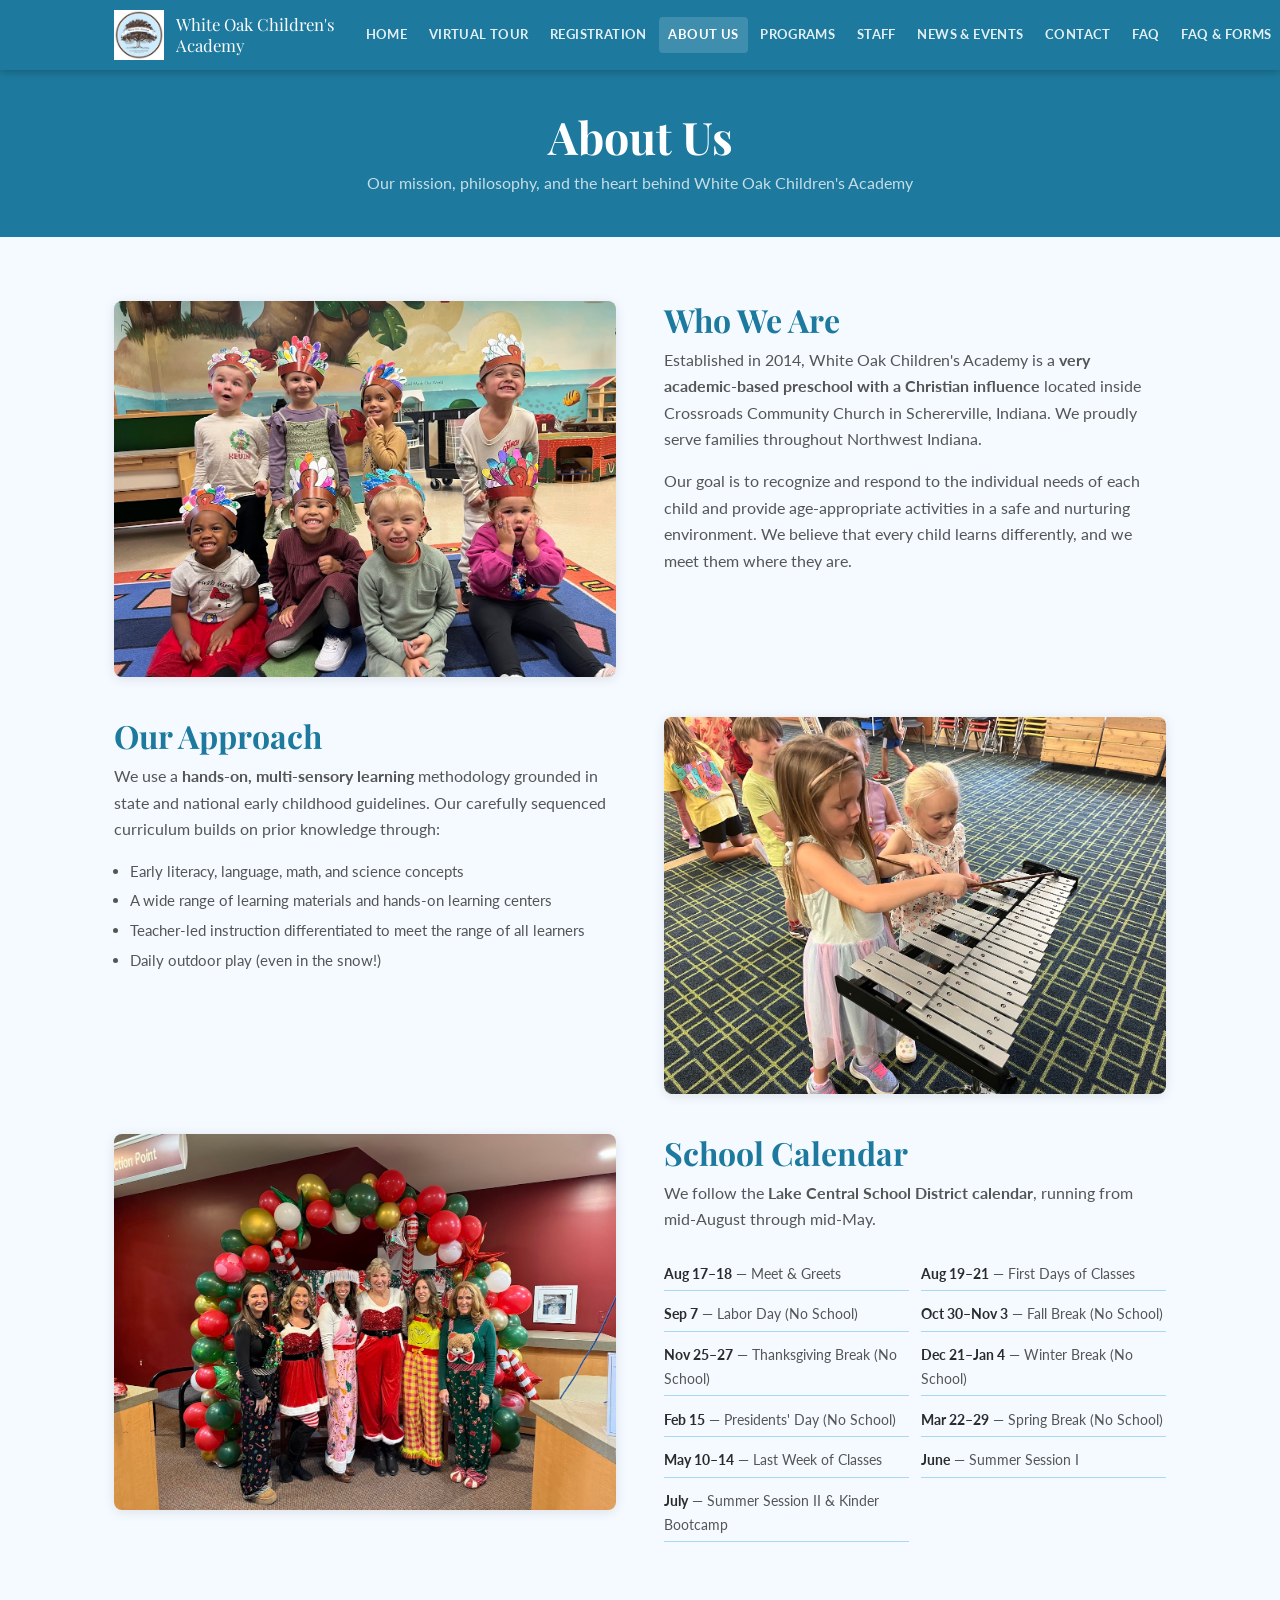
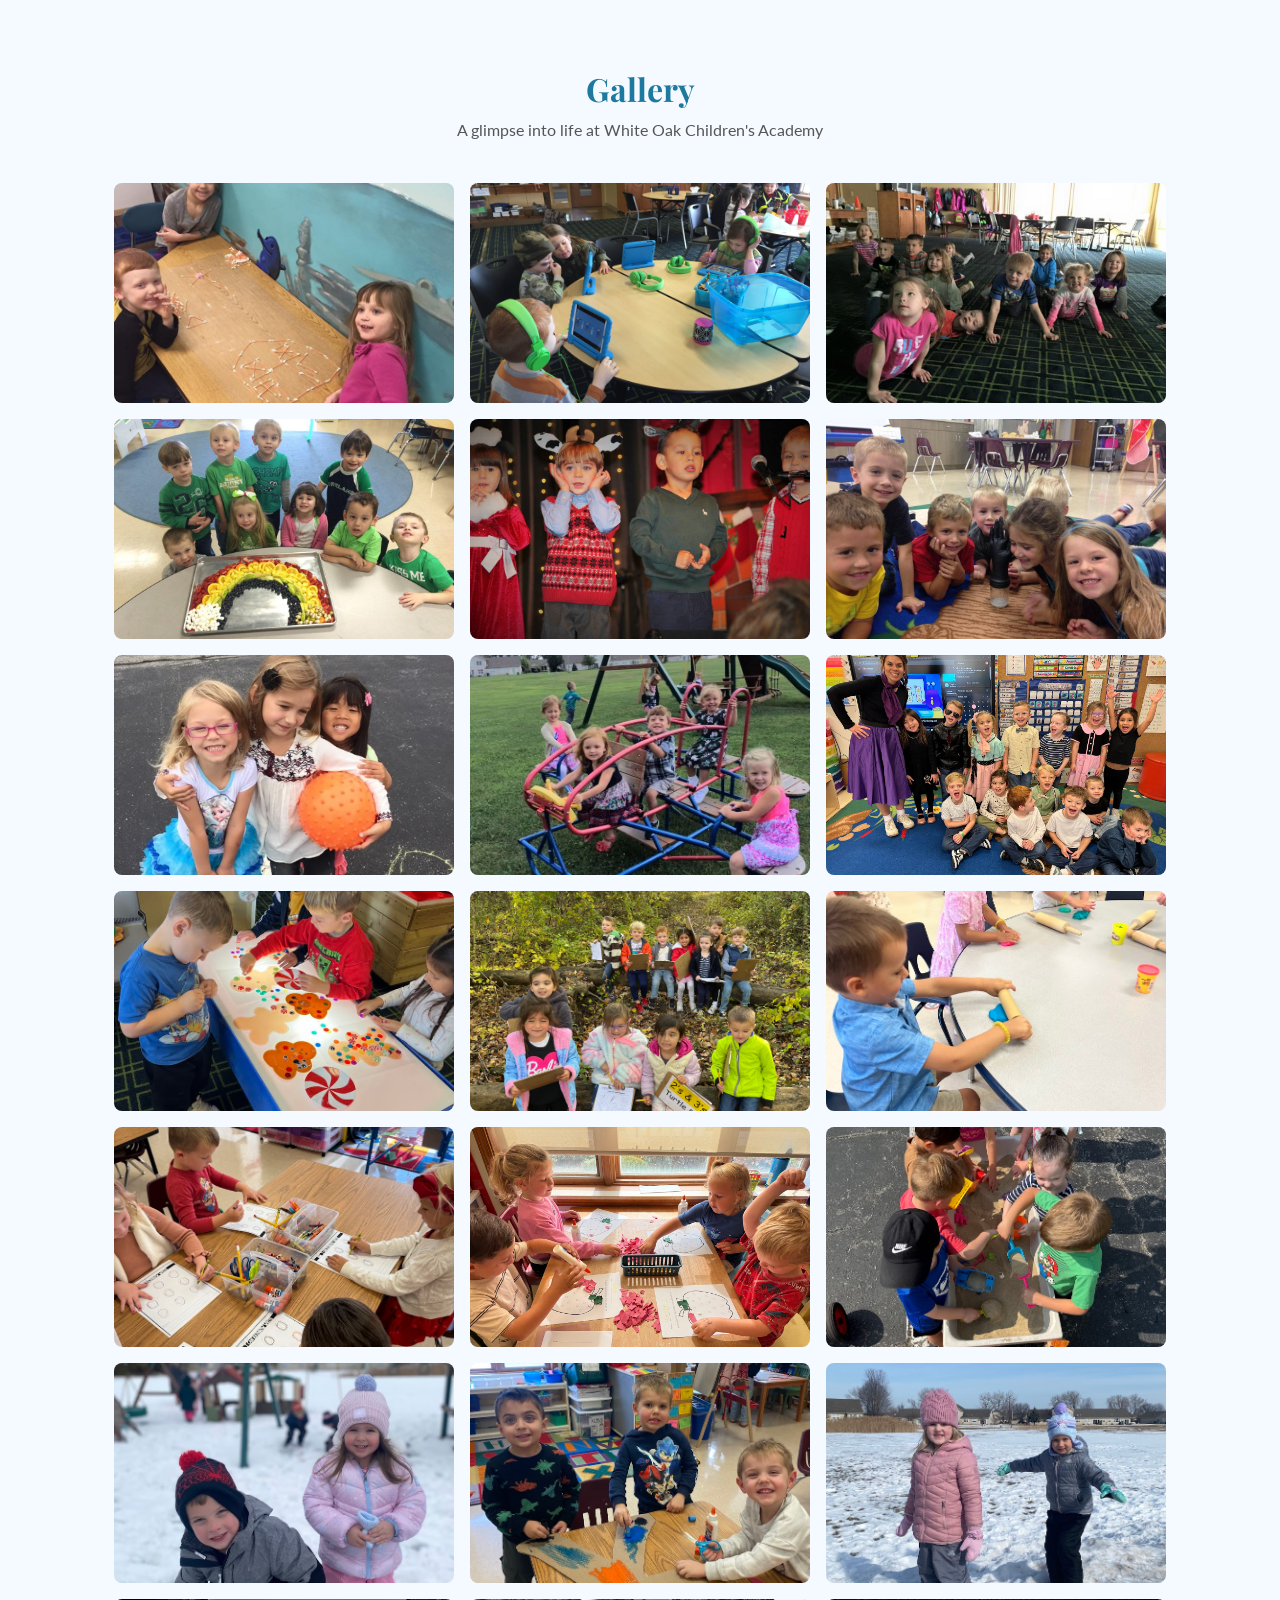
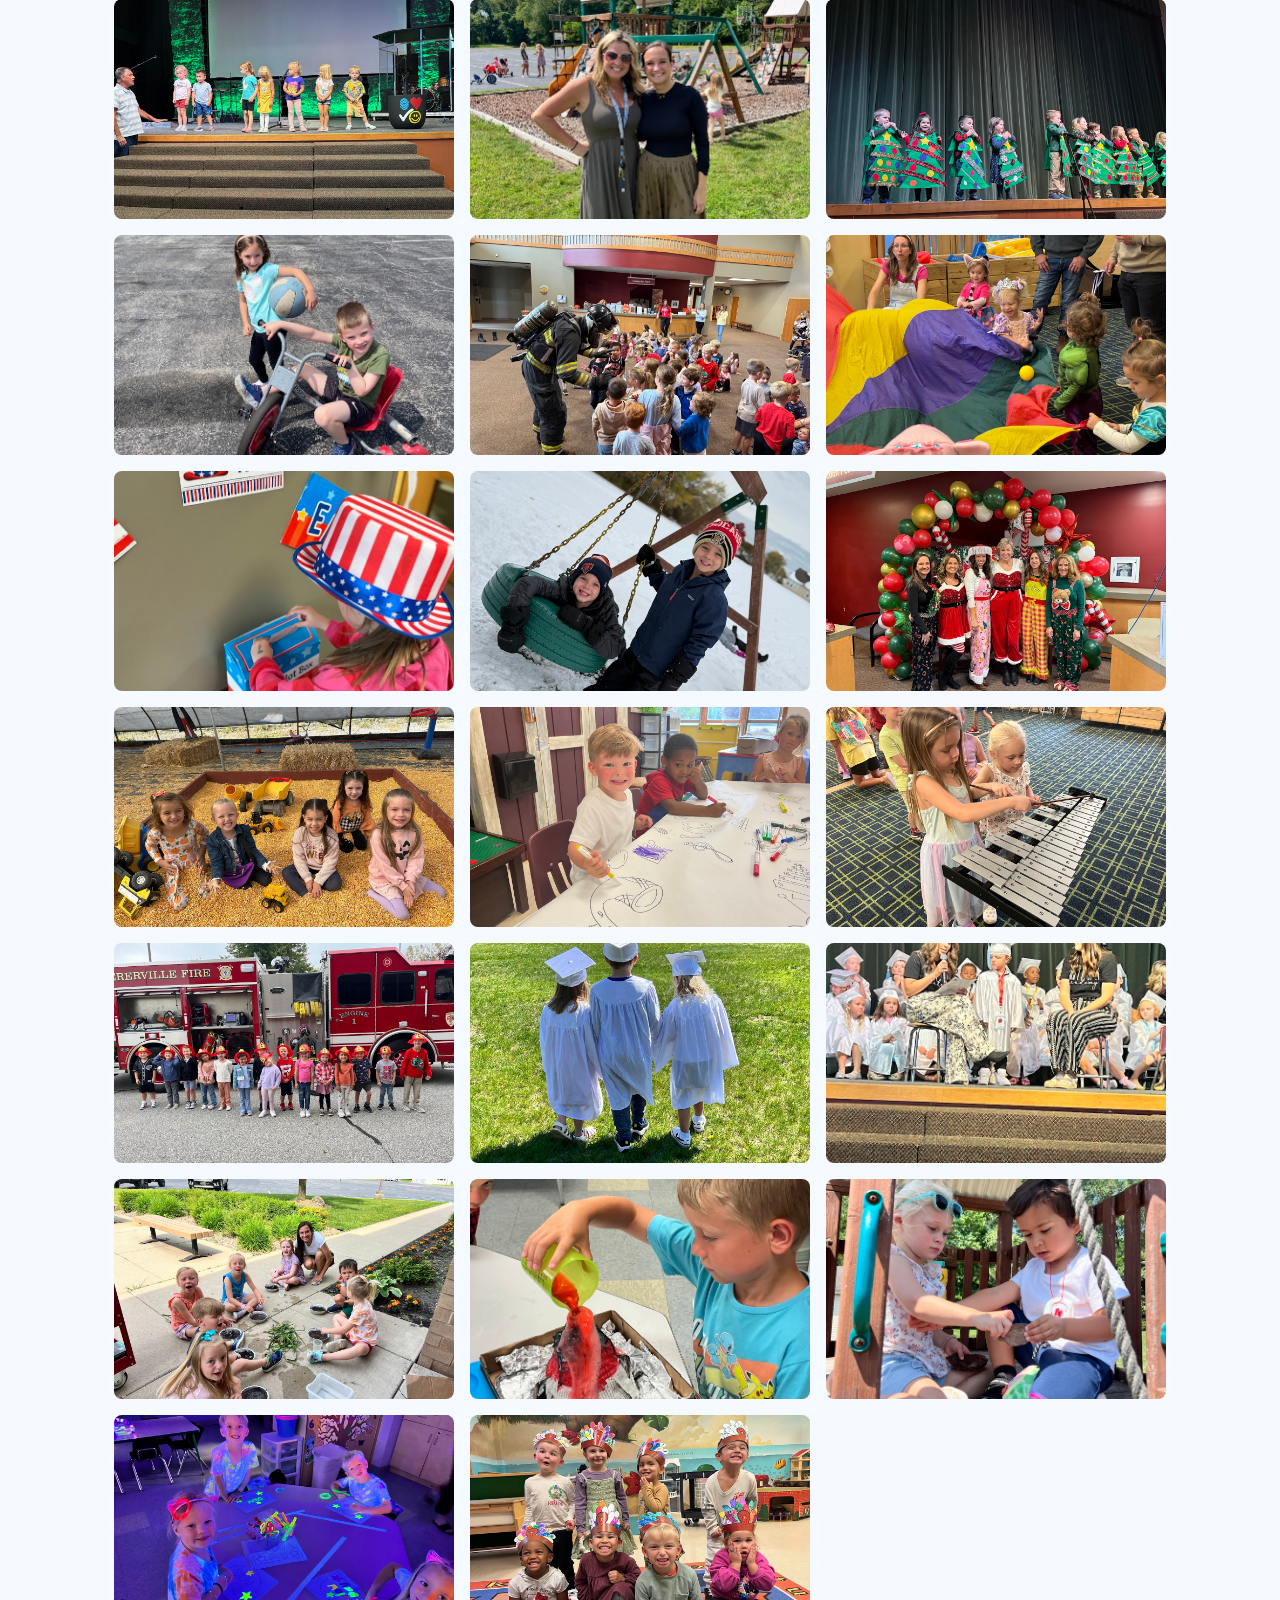
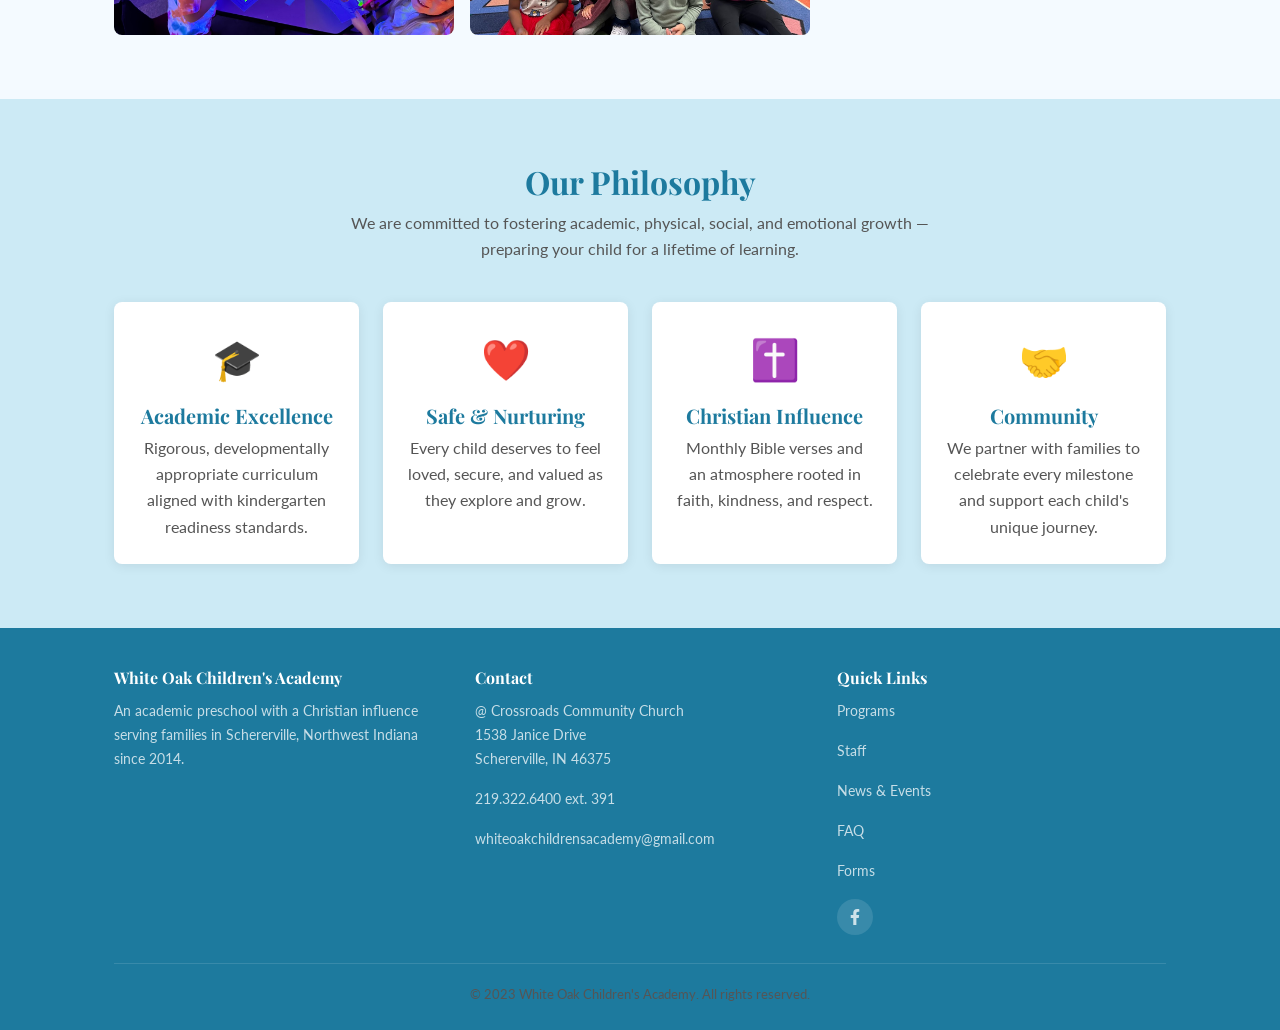
==== commit f429c7e6: "Update content: Seedlings note, Our Approach bullets, calendar dates, staff bios Co-Authored-By: Cla" ====
--- a/about.html
+++ b/about.html
@@ -78,9 +78,9 @@
           <p>We use a <strong>hands-on, multi-sensory learning</strong> methodology grounded in state and national early childhood guidelines. Our carefully sequenced curriculum builds on prior knowledge through:</p>
           <ul class="highlight-list">
             <li>Early literacy, language, math, and science concepts</li>
-            <li>A wide range of learning materials and learning centers</li>
-            <li>Teacher-scaffolded instruction combined with child-initiated play</li>
-            <li>Monthly Bible verses and occasional Christian-themed lessons</li>
+            <li>A wide range of learning materials and hands-on learning centers</li>
+            <li>Teacher-led instruction differentiated to meet the range of all learners</li>
+            <li>Daily outdoor play (even in the snow!)</li>
           </ul>
         </div>
         <div>
@@ -96,19 +96,21 @@
                style="width:100%;border-radius:8px;box-shadow:0 2px 12px rgba(0,0,0,.10);" />
         </div>
         <div>
-          <h2>Our Staff</h2>
-          <h3 style="margin-top:1.5rem;">School Calendar</h3>
+          <h2>School Calendar</h2>
           <p>We follow the <strong>Lake Central School District calendar</strong>, running from mid-August through mid-May.</p>
           <div class="calendar-dates">
             <ul>
-              <li><strong>Jan 7</strong> — Classes Resume</li>
-              <li><strong>Jan 20</strong> — MLK Day (No School)</li>
-              <li><strong>Feb 17</strong> — Presidents' Day (No School)</li>
-              <li><strong>Mar 24–28</strong> — Spring Break</li>
-              <li><strong>Apr 18</strong> — Good Friday (No School)</li>
-              <li><strong>May 19–22</strong> — End-of-Year Celebrations</li>
+              <li><strong>Aug 17–18</strong> — Meet &amp; Greets</li>
+              <li><strong>Aug 19–21</strong> — First Days of Classes</li>
+              <li><strong>Sep 7</strong> — Labor Day (No School)</li>
+              <li><strong>Oct 30–Nov 3</strong> — Fall Break (No School)</li>
+              <li><strong>Nov 25–27</strong> — Thanksgiving Break (No School)</li>
+              <li><strong>Dec 21–Jan 4</strong> — Winter Break (No School)</li>
+              <li><strong>Feb 15</strong> — Presidents' Day (No School)</li>
+              <li><strong>Mar 22–29</strong> — Spring Break (No School)</li>
+              <li><strong>May 10–14</strong> — Last Week of Classes</li>
               <li><strong>June</strong> — Summer Session I</li>
-              <li><strong>July</strong> — Summer Session II</li>
+              <li><strong>July</strong> — Summer Session II &amp; Kinder Bootcamp</li>
             </ul>
           </div>
         </div>
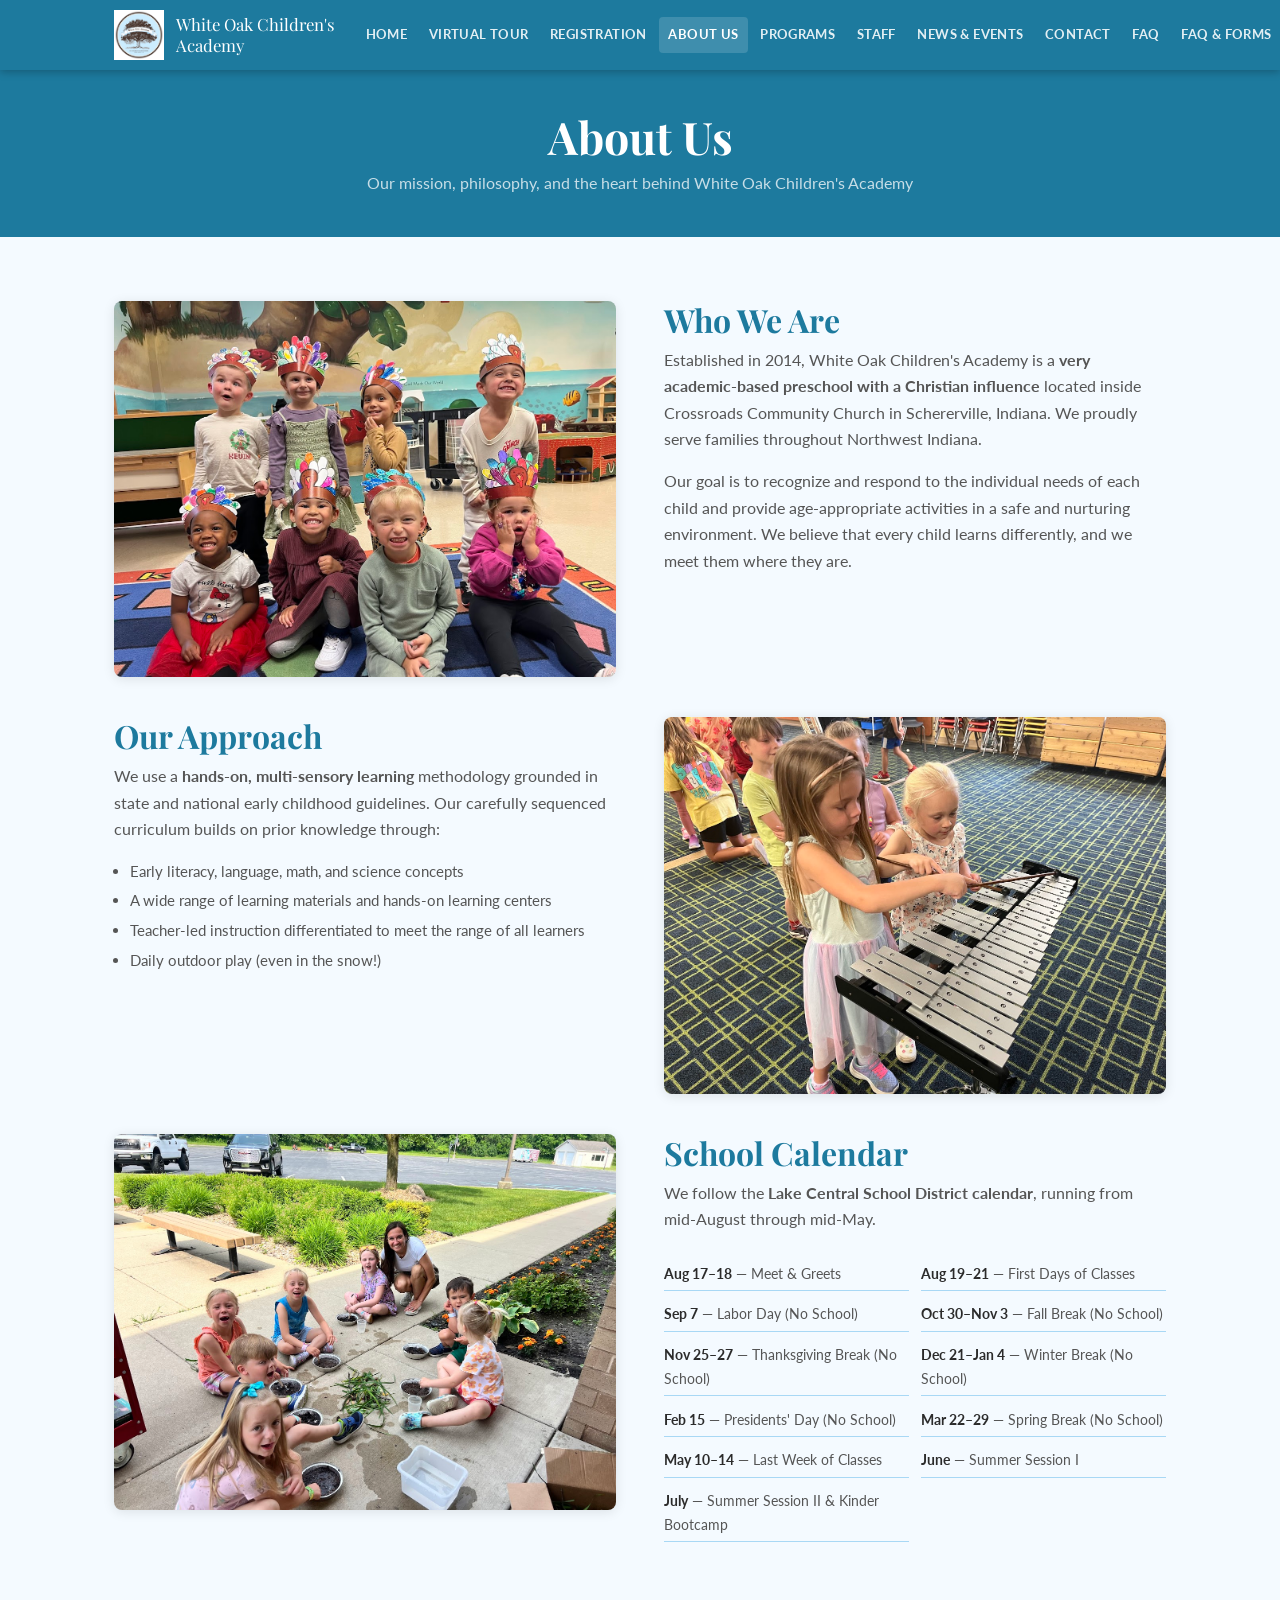
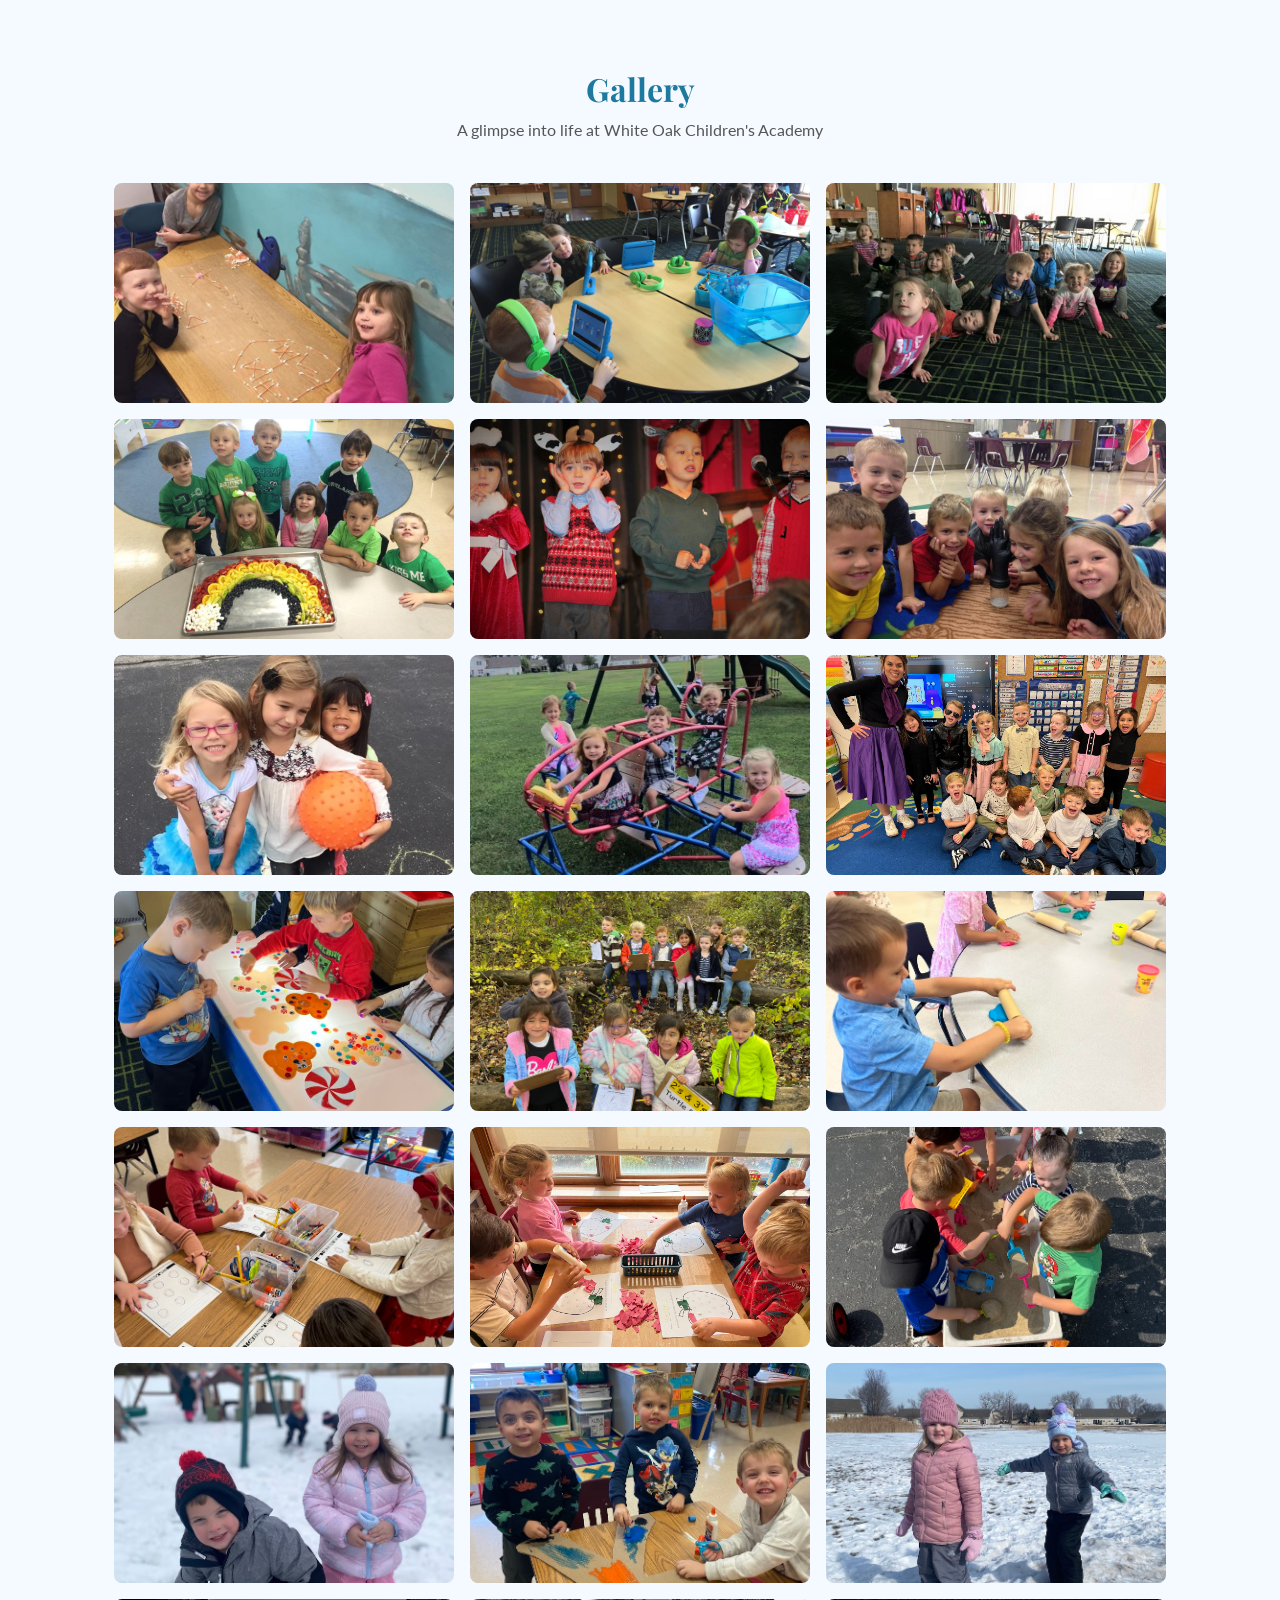
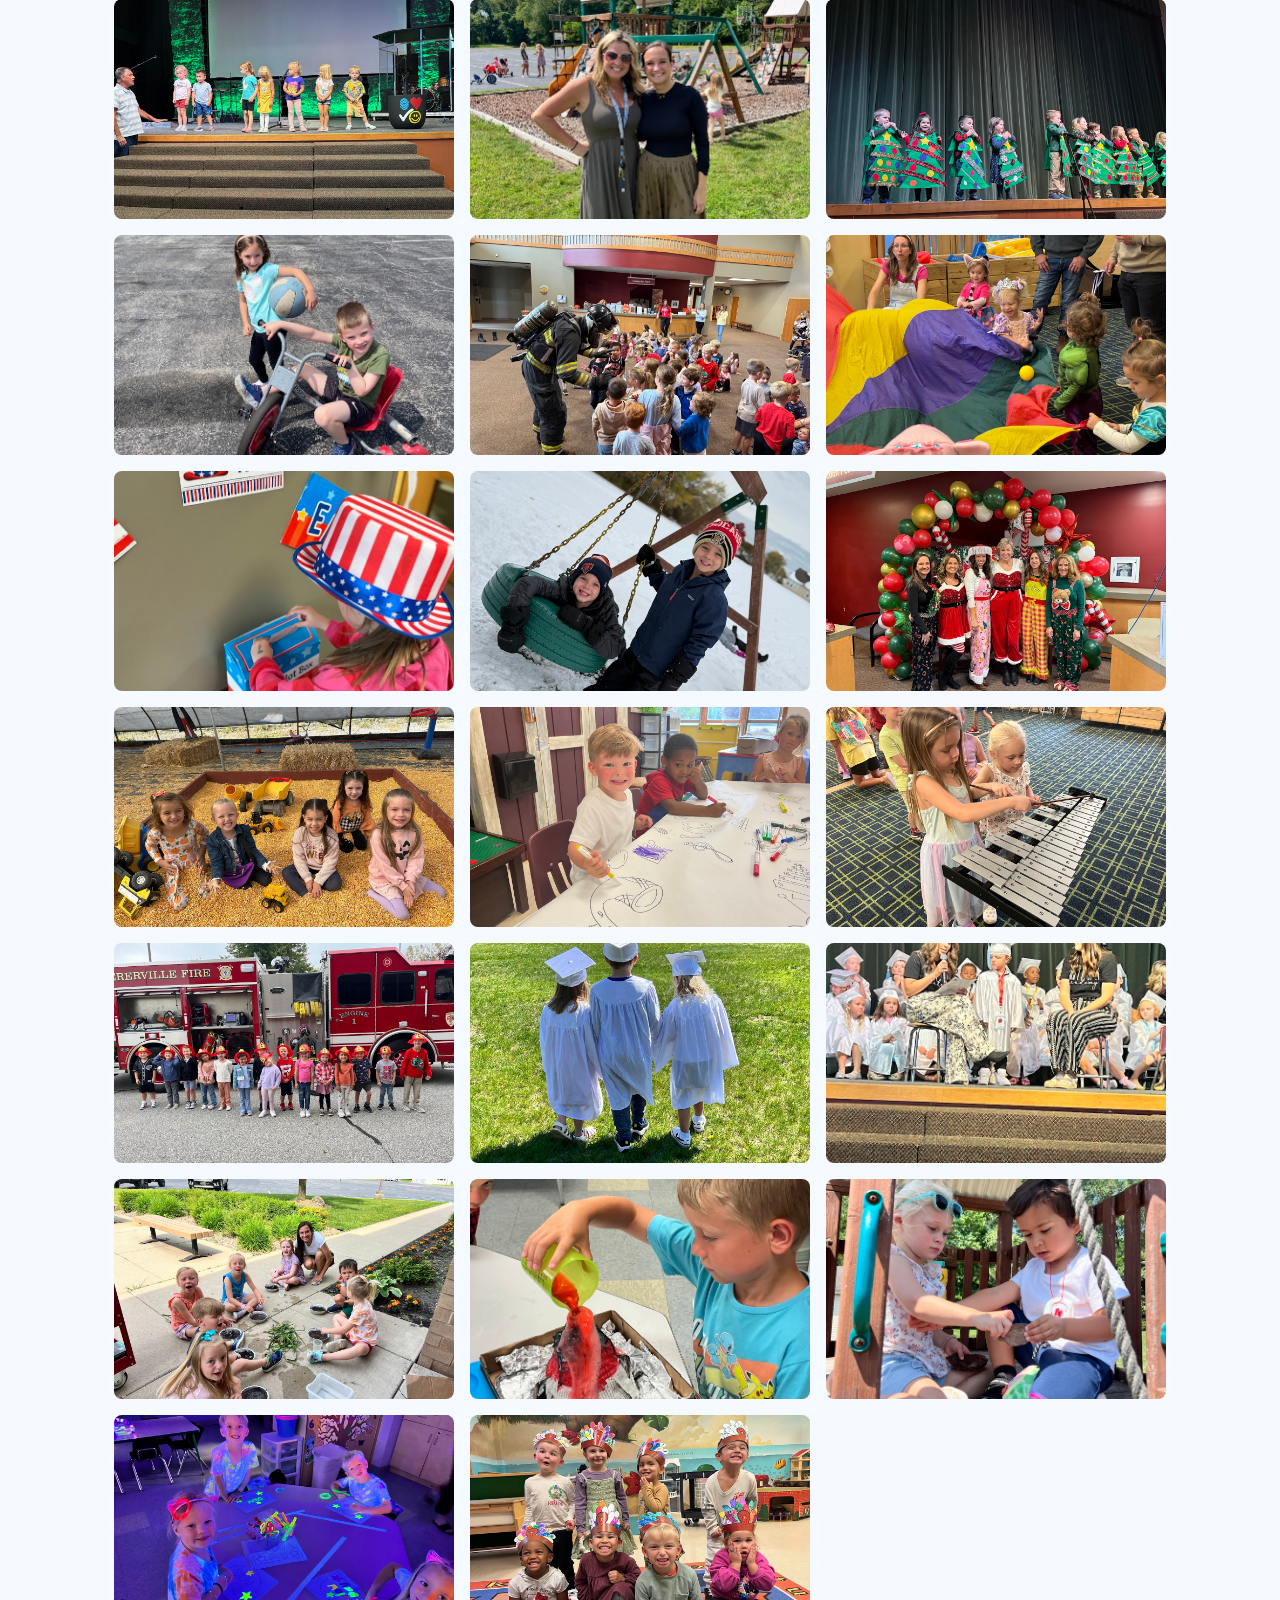
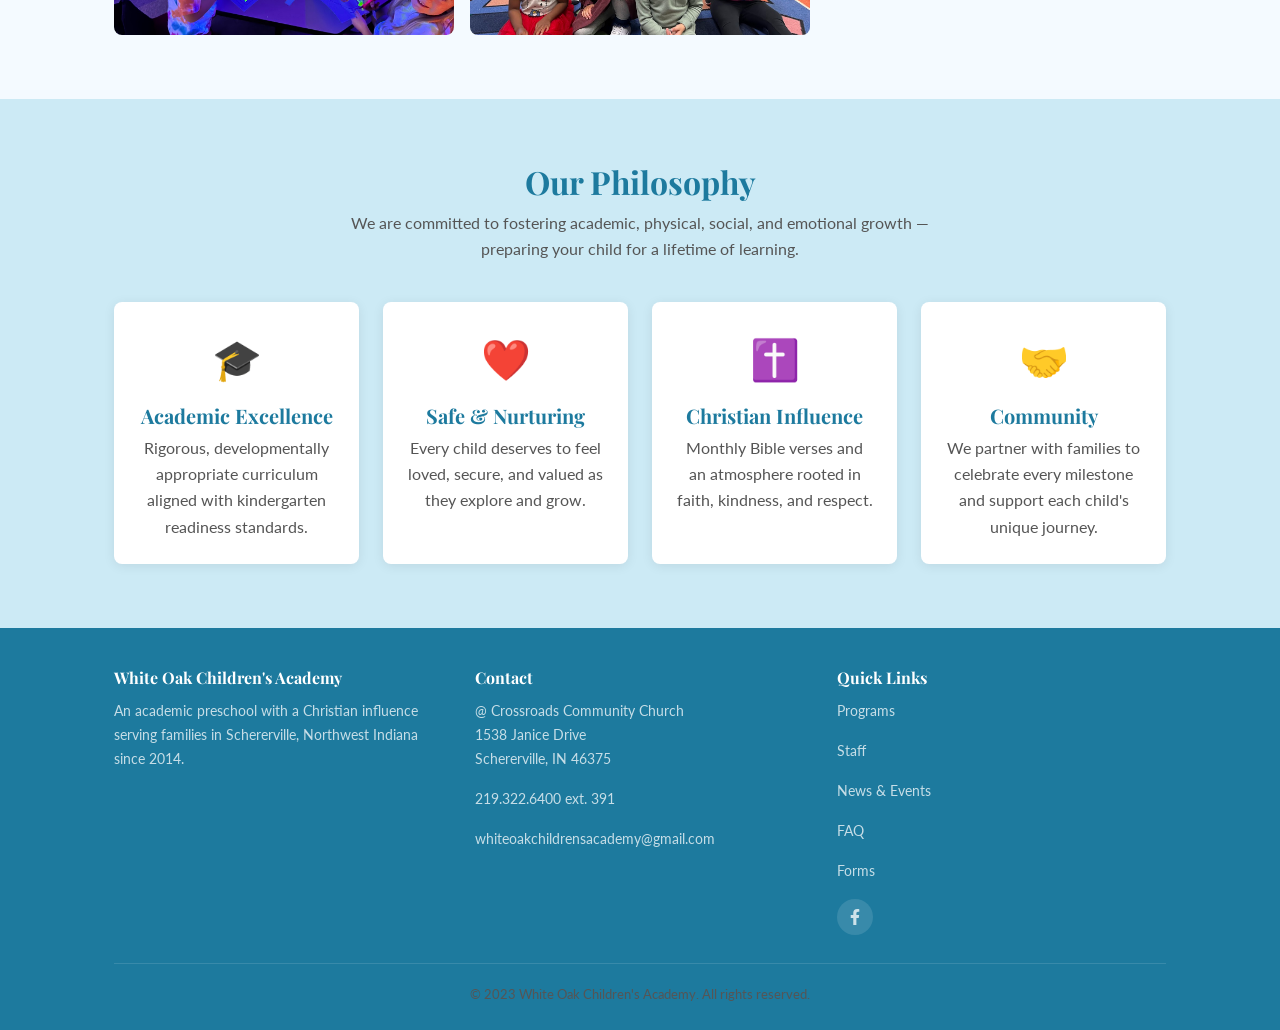
==== commit f2c883ac: "Move Christmas staff photo to home Meet Our Staff card Co-Authored-By: Claude Sonnet 4.6 <noreply@an" ====
--- a/about.html
+++ b/about.html
@@ -92,7 +92,7 @@
       <!-- Row 3: image left, Staff & Calendar right -->
       <div class="about-body" style="margin-top:2.5rem;">
         <div>
-          <img src="images/gallery/IMG_3384.jpg" alt="White Oak staff and students"
+          <img src="images/gallery/IMG_7673.jpg" alt="White Oak staff and students"
                style="width:100%;border-radius:8px;box-shadow:0 2px 12px rgba(0,0,0,.10);" />
         </div>
         <div>
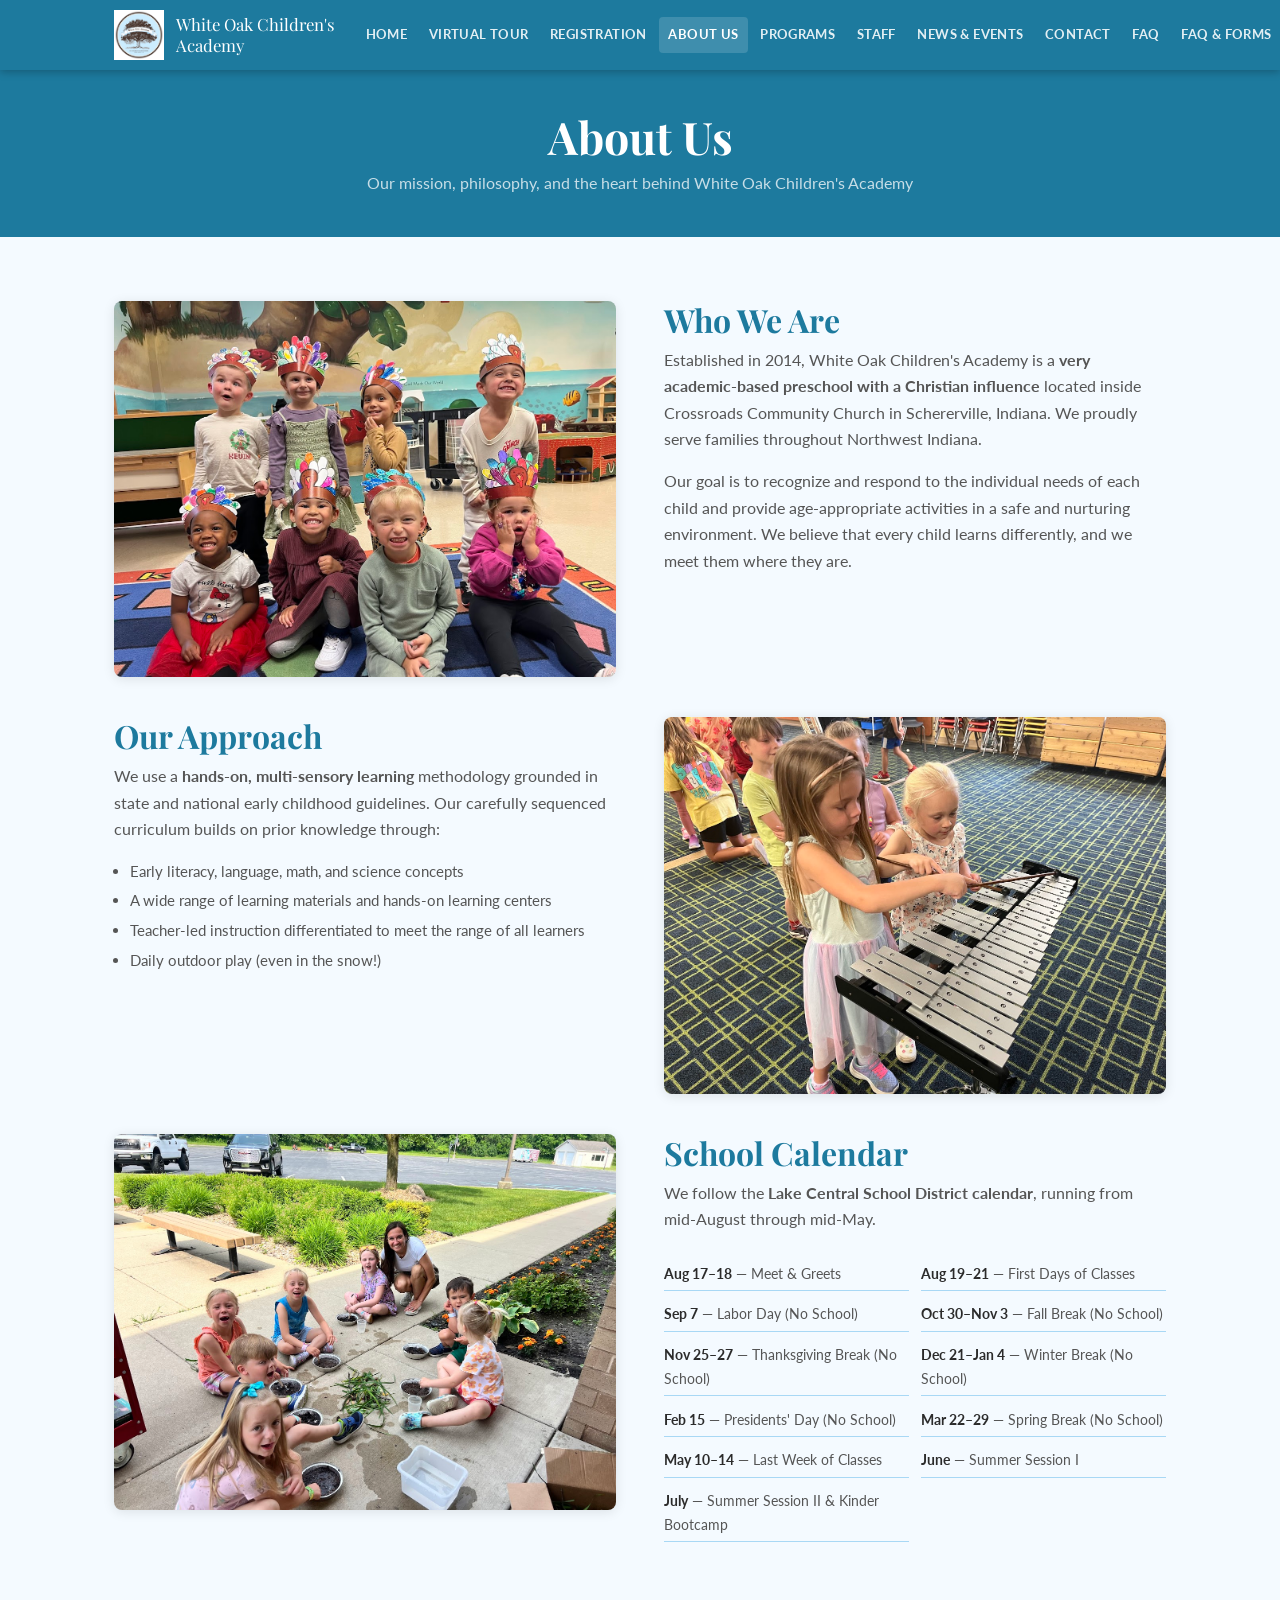
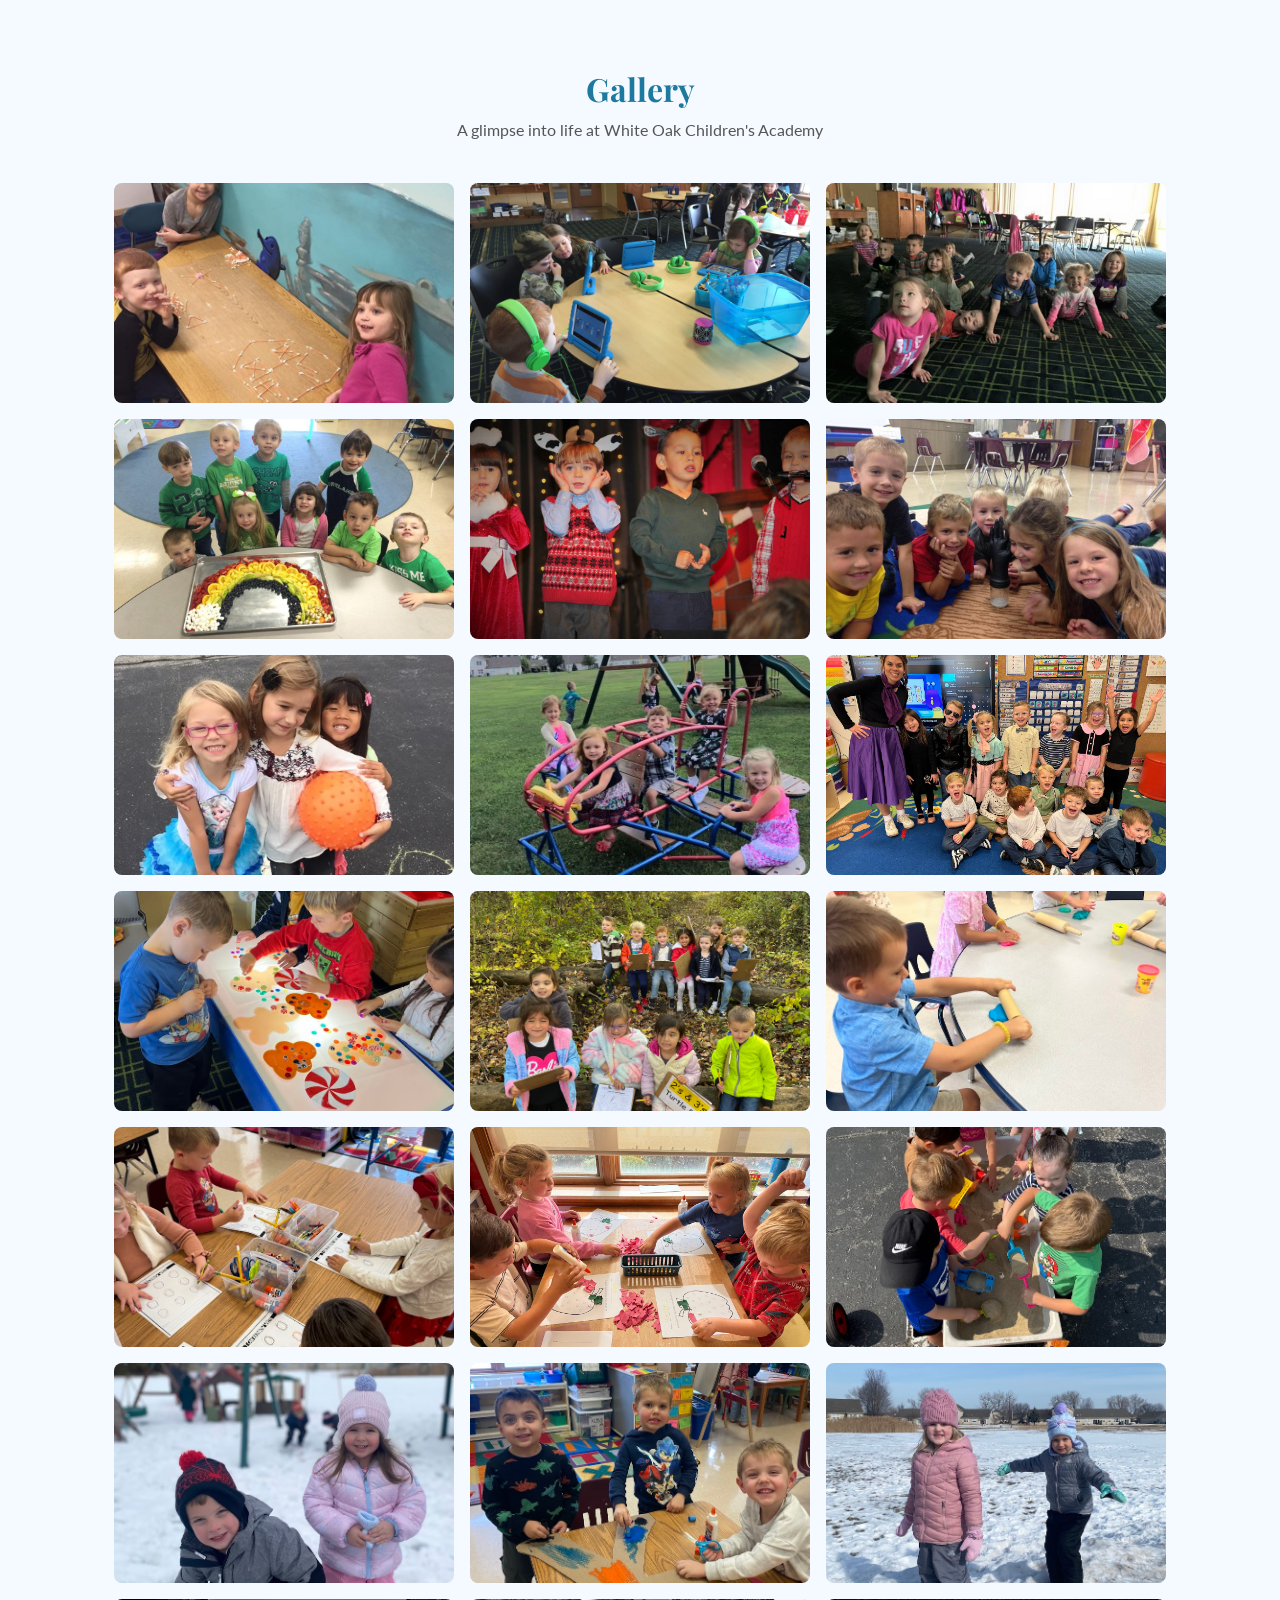
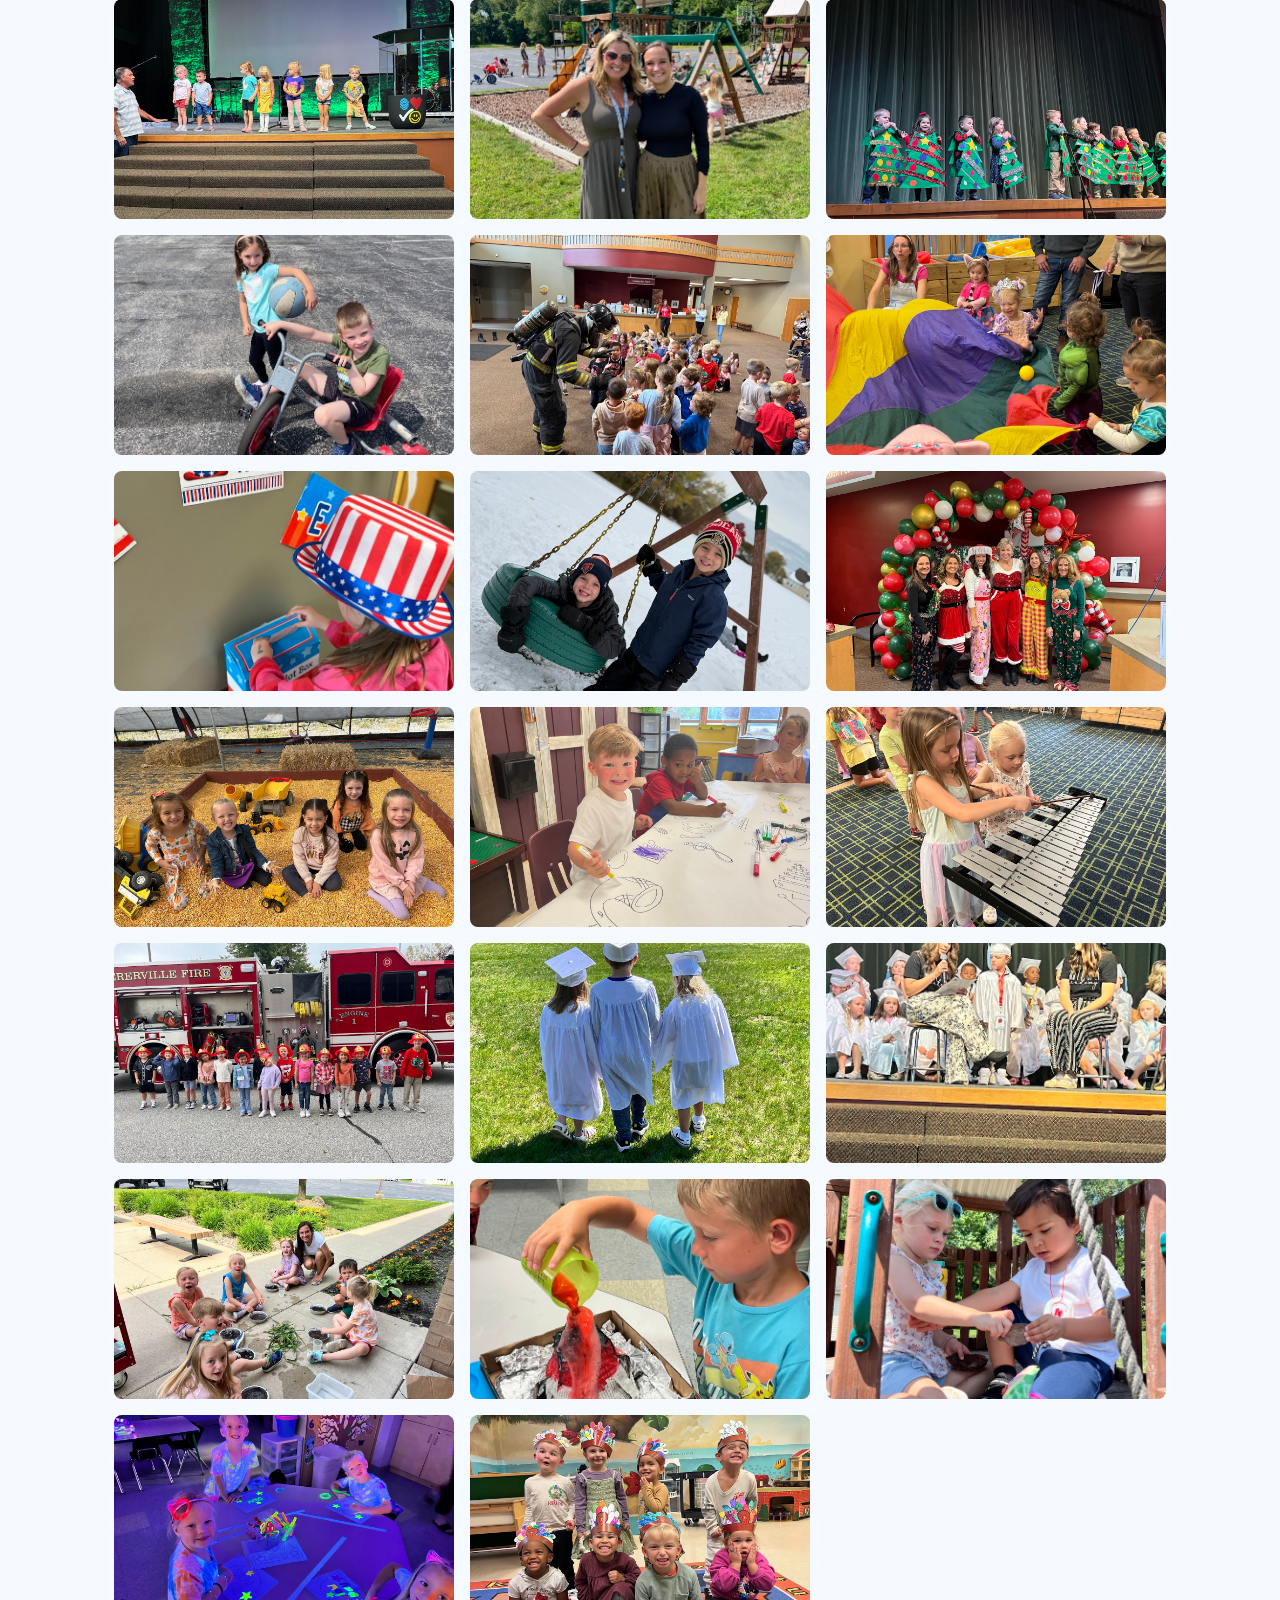
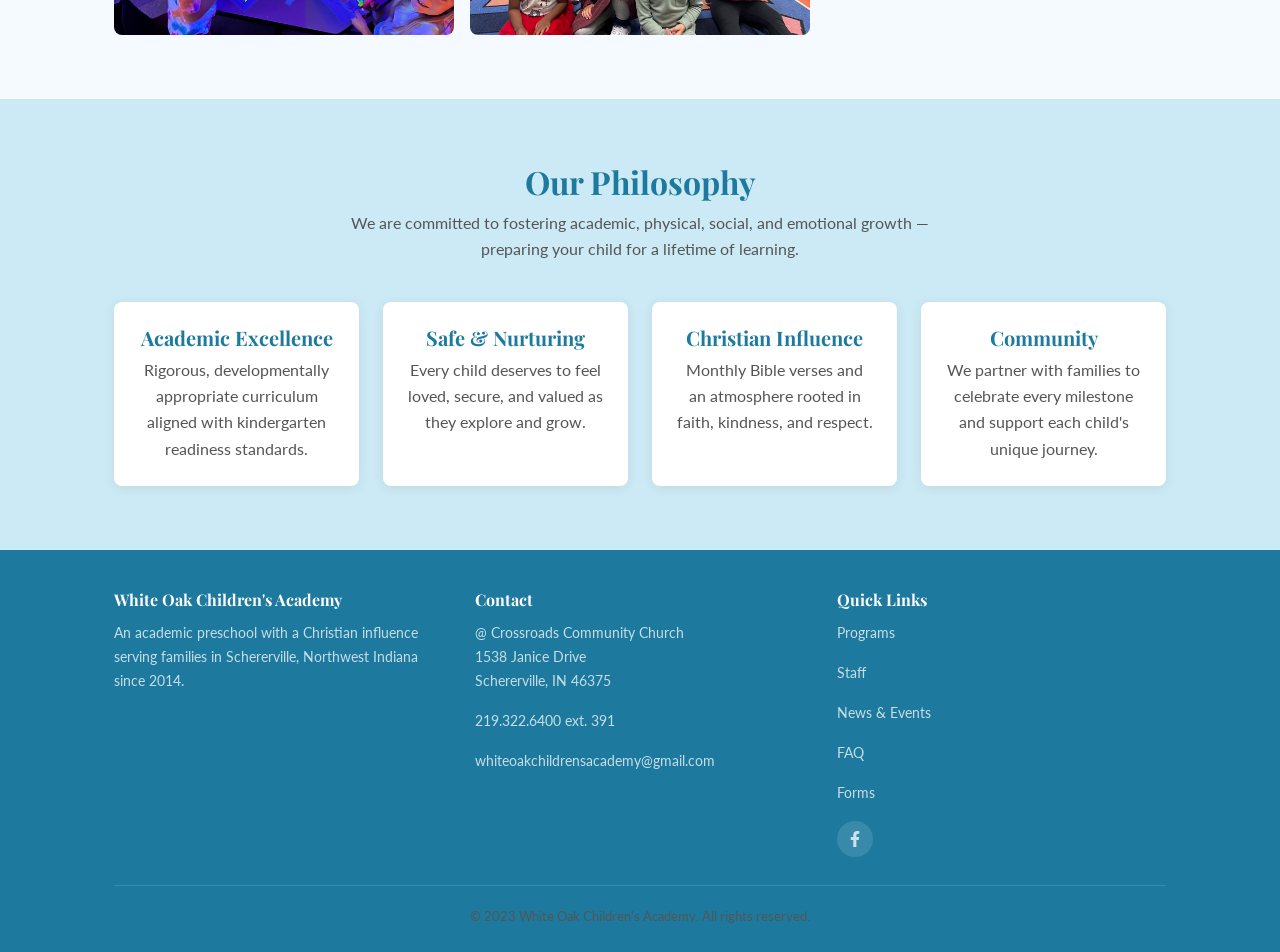
==== commit 821799bf: "Remove emoji icons from Our Philosophy cards Co-Authored-By: Claude Sonnet 4.6 <noreply@anthropic.co" ====
--- a/about.html
+++ b/about.html
@@ -177,22 +177,18 @@
       </div>
       <div style="display:grid;grid-template-columns:repeat(auto-fit,minmax(220px,1fr));gap:1.5rem;margin-top:1rem;">
         <div style="background:#fff;border-radius:8px;padding:1.5rem;box-shadow:0 2px 12px rgba(0,0,0,.08);text-align:center;">
-          <div style="font-size:2.5rem;margin-bottom:.75rem;">🎓</div>
           <h3>Academic Excellence</h3>
           <p>Rigorous, developmentally appropriate curriculum aligned with kindergarten readiness standards.</p>
         </div>
         <div style="background:#fff;border-radius:8px;padding:1.5rem;box-shadow:0 2px 12px rgba(0,0,0,.08);text-align:center;">
-          <div style="font-size:2.5rem;margin-bottom:.75rem;">❤️</div>
           <h3>Safe &amp; Nurturing</h3>
           <p>Every child deserves to feel loved, secure, and valued as they explore and grow.</p>
         </div>
         <div style="background:#fff;border-radius:8px;padding:1.5rem;box-shadow:0 2px 12px rgba(0,0,0,.08);text-align:center;">
-          <div style="font-size:2.5rem;margin-bottom:.75rem;">✝️</div>
           <h3>Christian Influence</h3>
           <p>Monthly Bible verses and an atmosphere rooted in faith, kindness, and respect.</p>
         </div>
         <div style="background:#fff;border-radius:8px;padding:1.5rem;box-shadow:0 2px 12px rgba(0,0,0,.08);text-align:center;">
-          <div style="font-size:2.5rem;margin-bottom:.75rem;">🤝</div>
           <h3>Community</h3>
           <p>We partner with families to celebrate every milestone and support each child's unique journey.</p>
         </div>
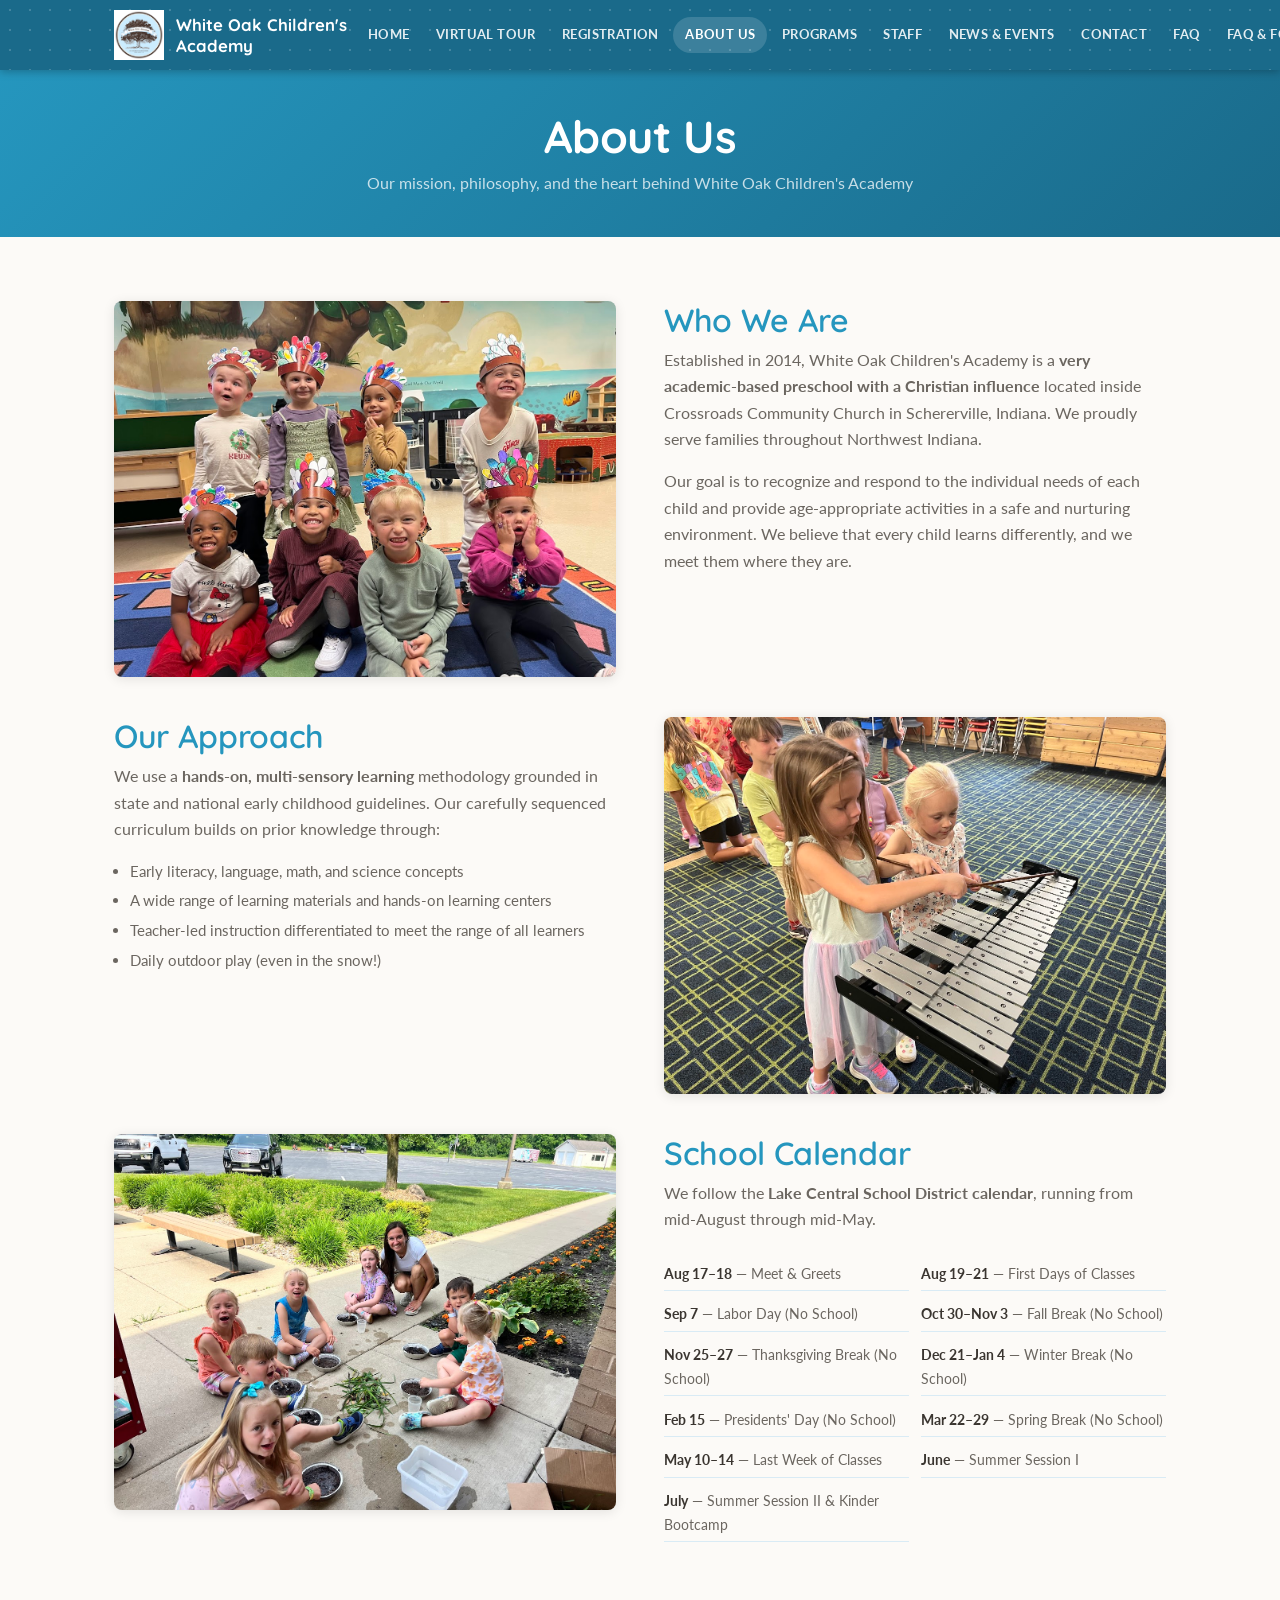
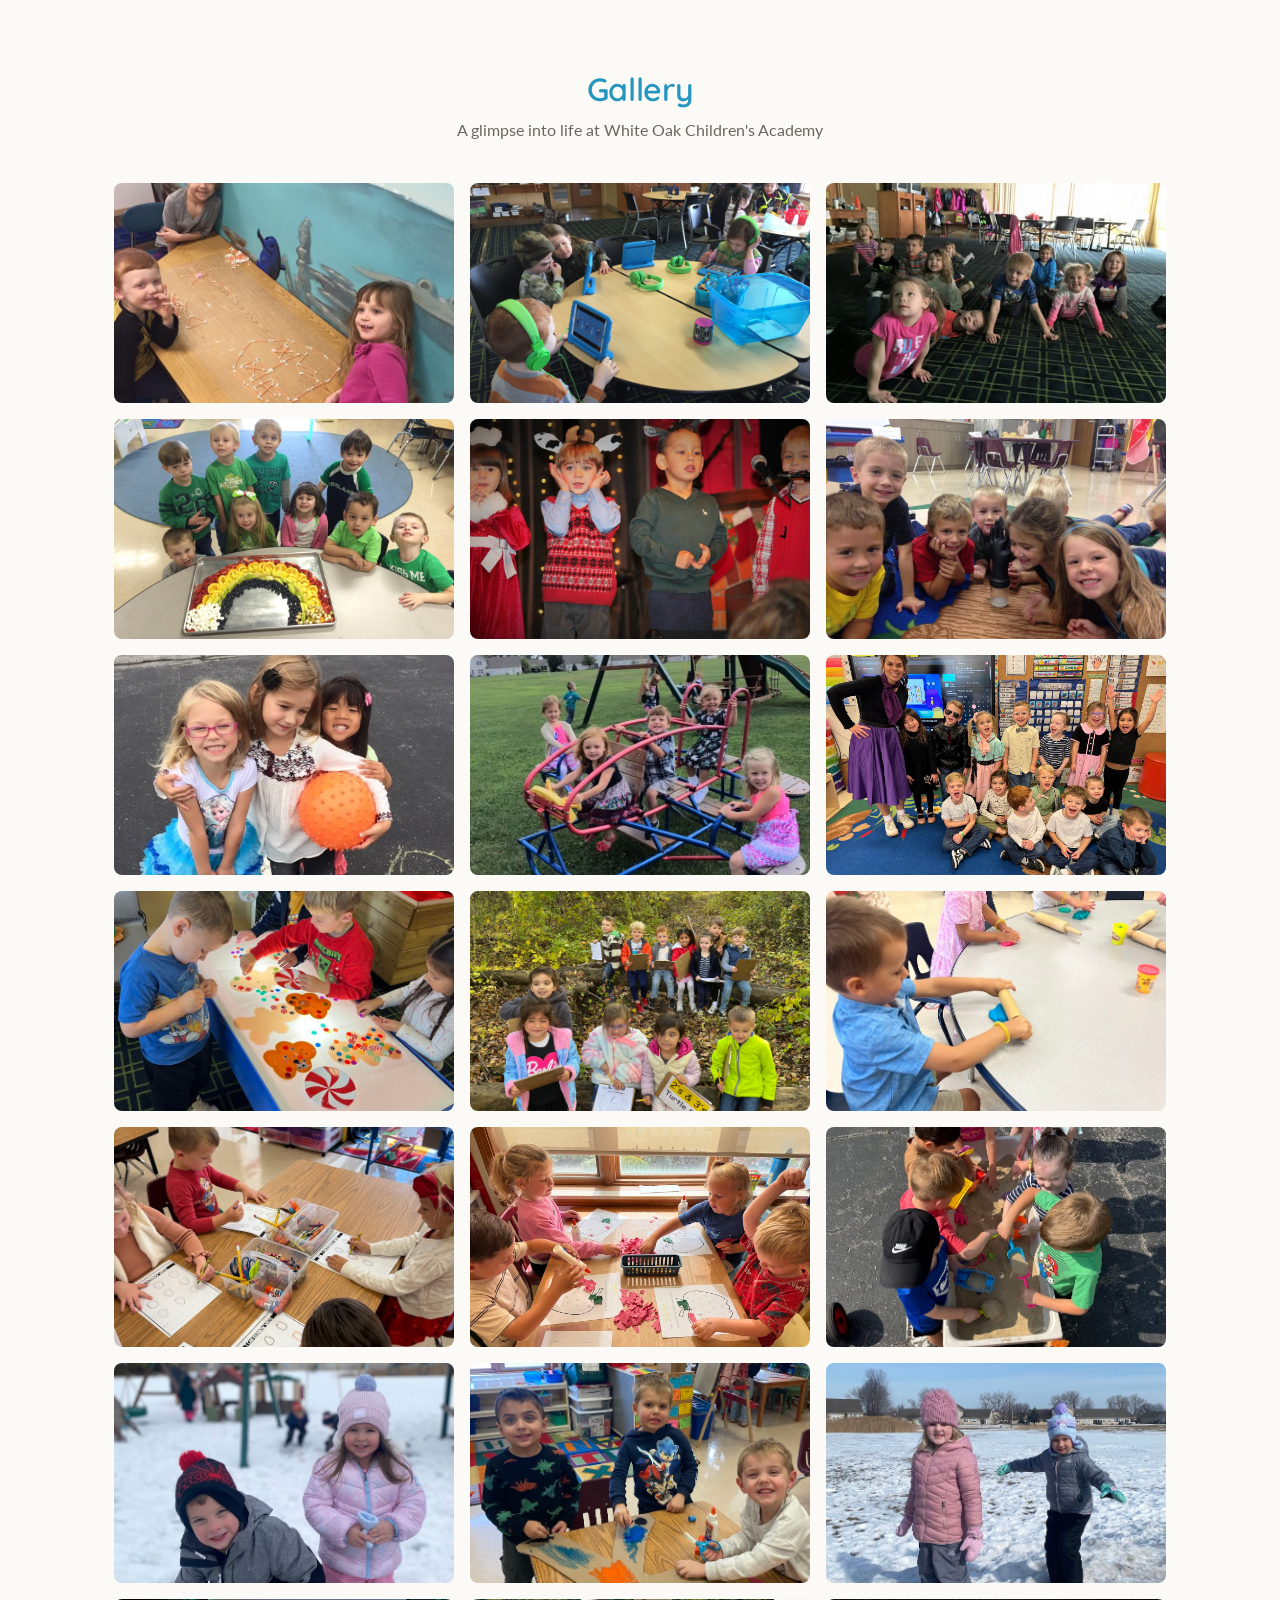
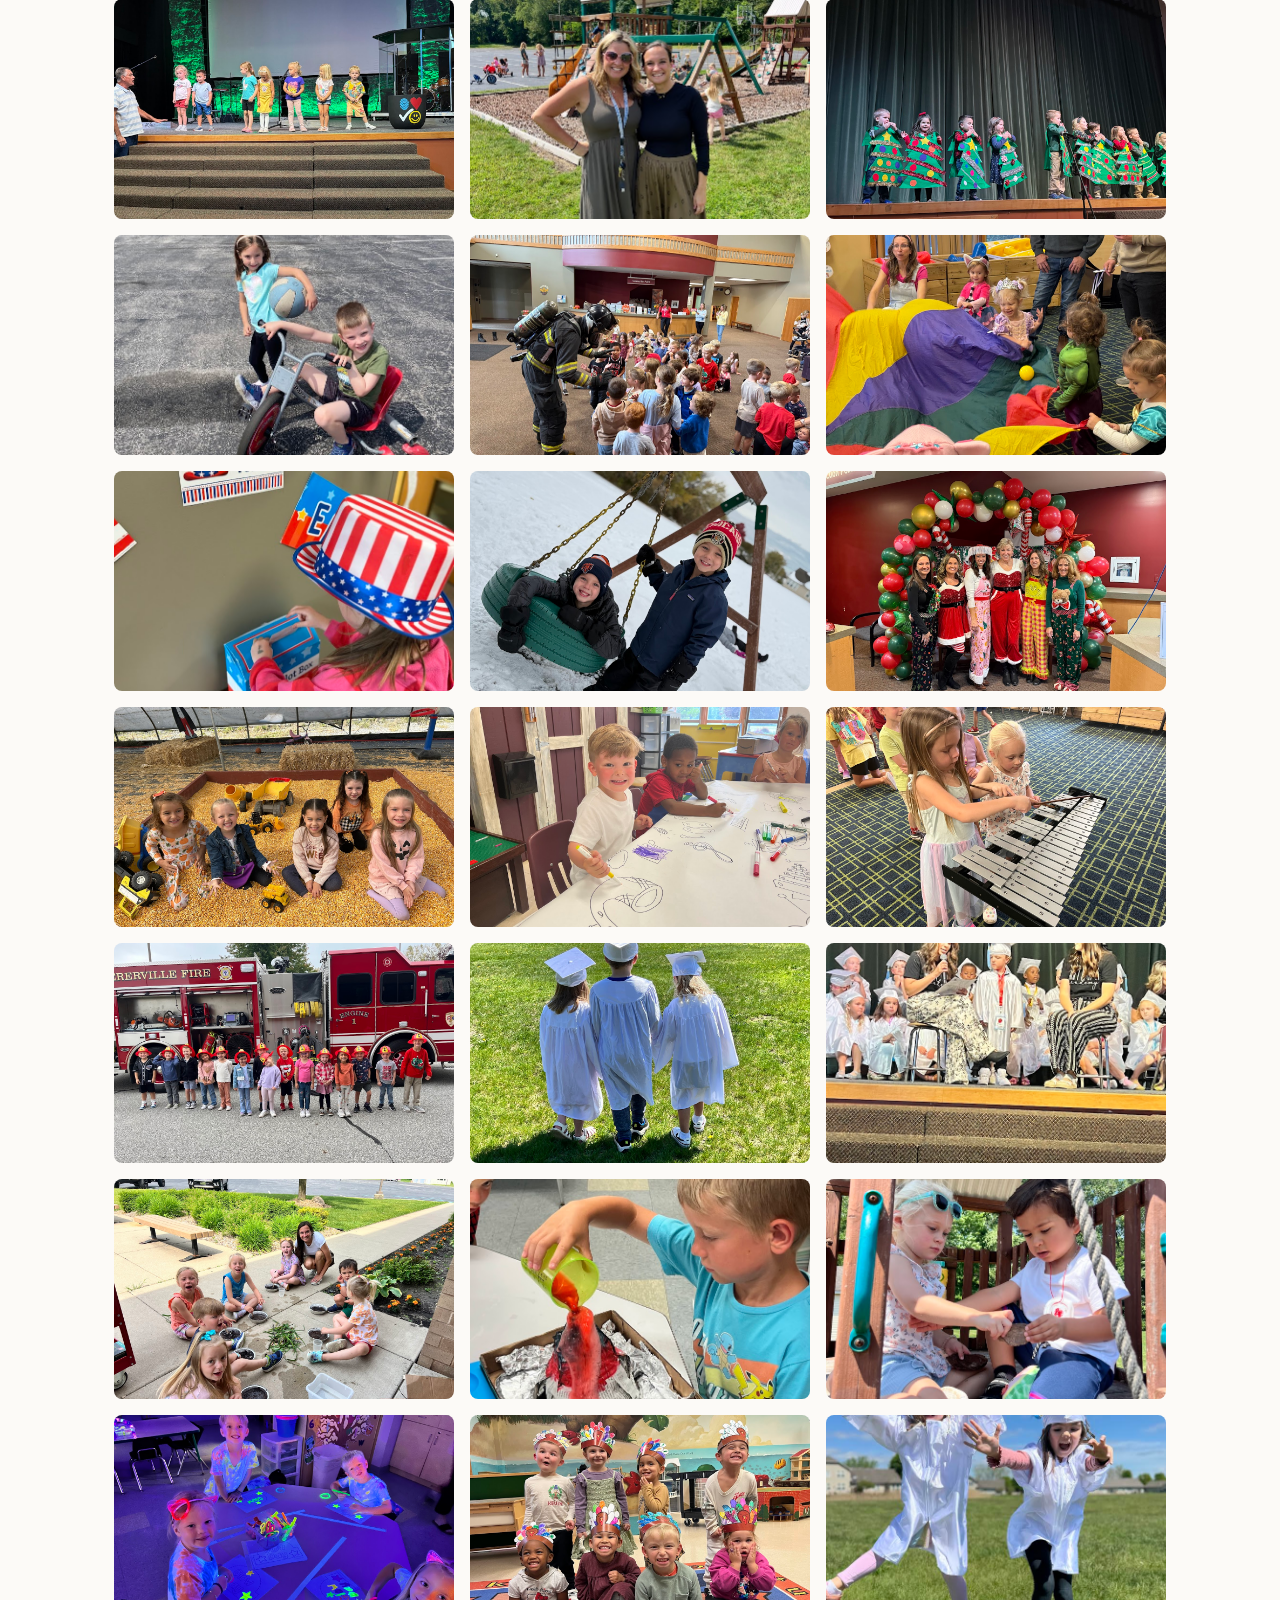
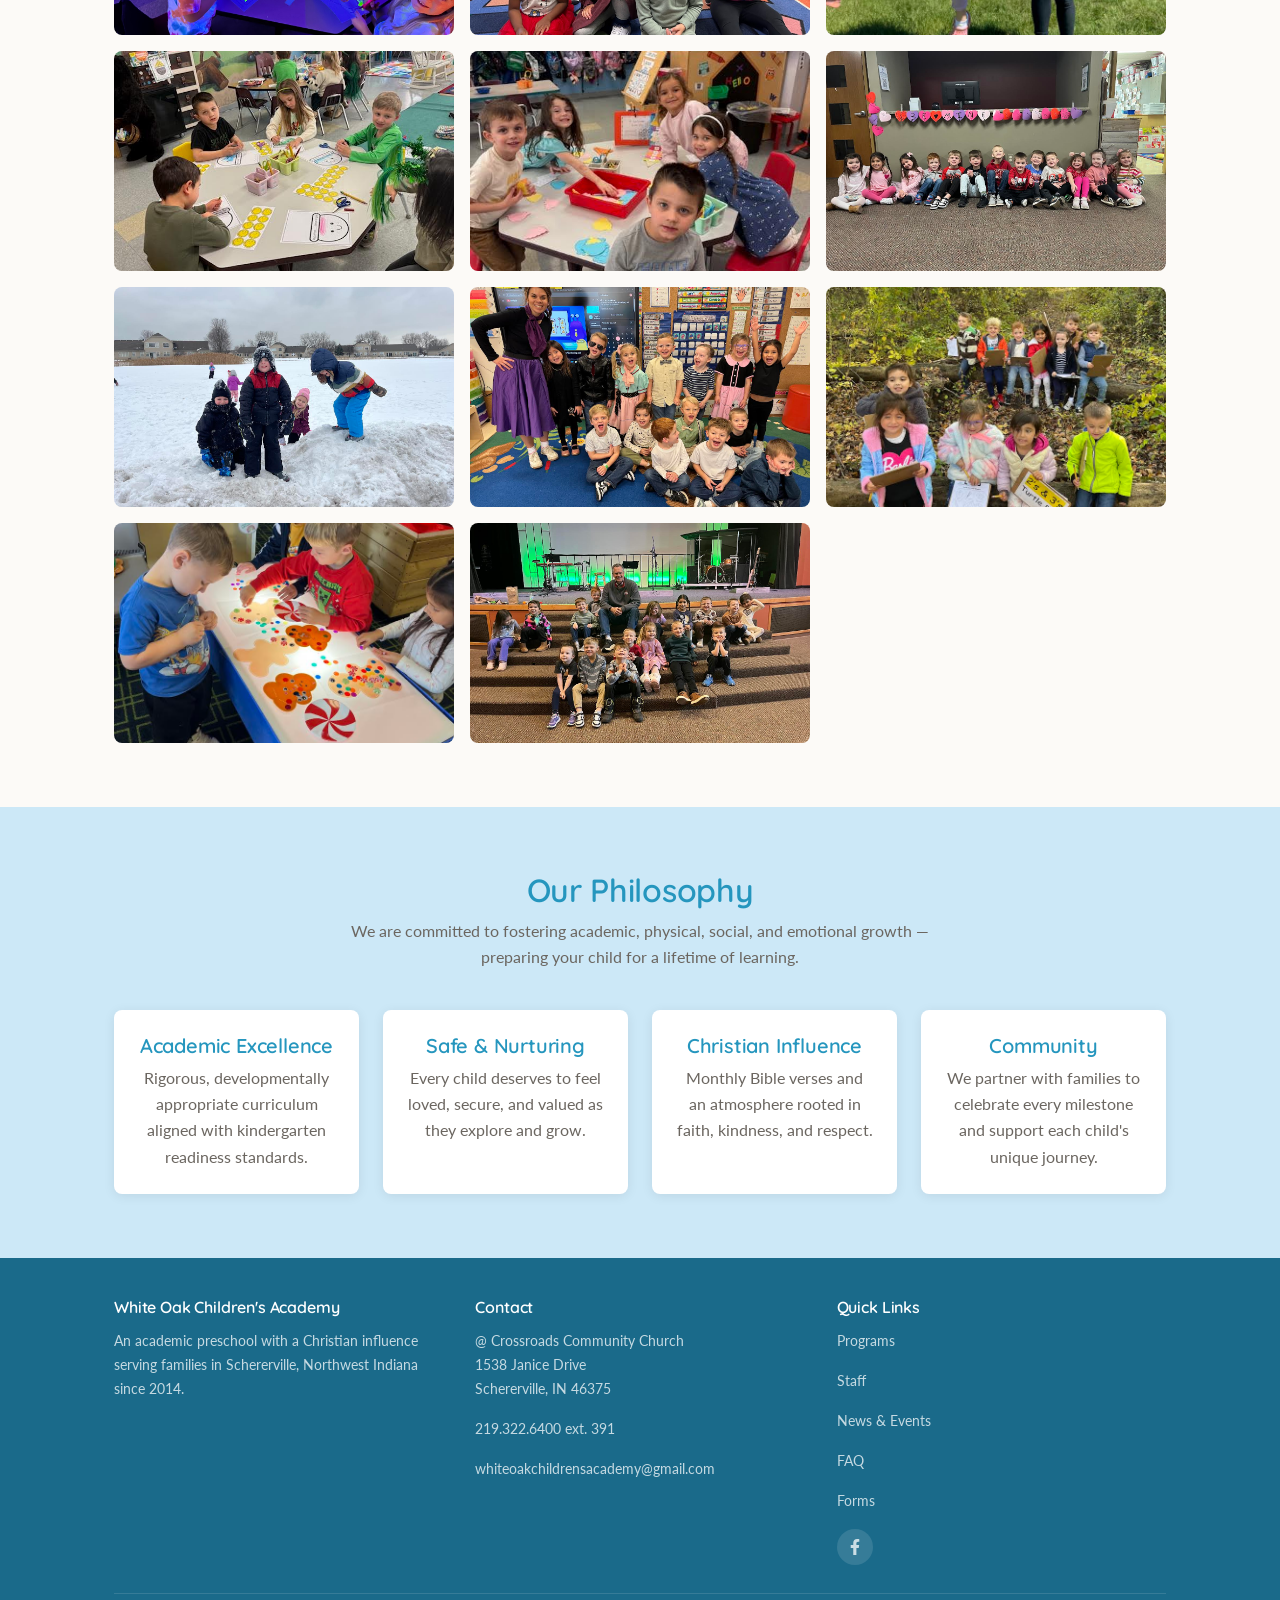
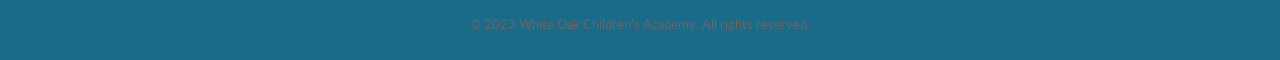
==== commit 0aa98aef: "Fix Open tag green color; add 9 new gallery photos Co-Authored-By: Claude Sonnet 4.6 <noreply@anthro" ====
--- a/about.html
+++ b/about.html
@@ -164,6 +164,15 @@
         <img src="images/gallery/IMG_9233.jpg" alt="White Oak classroom activity" style="width:100%;height:220px;object-fit:cover;border-radius:8px;" />
         <img src="images/gallery/IMG_9314.jpg" alt="White Oak classroom activity" style="width:100%;height:220px;object-fit:cover;border-radius:8px;" />
         <img src="images/gallery/IMG_9531.jpg" alt="White Oak classroom activity" style="width:100%;height:220px;object-fit:cover;border-radius:8px;" />
+        <img src="images/gallery/1 copy.jpg" alt="White Oak classroom activity" style="width:100%;height:220px;object-fit:cover;border-radius:8px;" />
+        <img src="images/gallery/1 (1) copy.jpg" alt="White Oak classroom activity" style="width:100%;height:220px;object-fit:cover;border-radius:8px;" />
+        <img src="images/gallery/1 (2).jpg" alt="White Oak classroom activity" style="width:100%;height:220px;object-fit:cover;border-radius:8px;" />
+        <img src="images/gallery/1 (3).jpg" alt="White Oak classroom activity" style="width:100%;height:220px;object-fit:cover;border-radius:8px;" />
+        <img src="images/gallery/1 (4).jpg" alt="White Oak classroom activity" style="width:100%;height:220px;object-fit:cover;border-radius:8px;" />
+        <img src="images/gallery/1 (5).jpg" alt="White Oak classroom activity" style="width:100%;height:220px;object-fit:cover;border-radius:8px;" />
+        <img src="images/gallery/1 (6).jpg" alt="White Oak classroom activity" style="width:100%;height:220px;object-fit:cover;border-radius:8px;" />
+        <img src="images/gallery/1 (7).jpg" alt="White Oak classroom activity" style="width:100%;height:220px;object-fit:cover;border-radius:8px;" />
+        <img src="images/gallery/1 (8).jpg" alt="White Oak classroom activity" style="width:100%;height:220px;object-fit:cover;border-radius:8px;" />
       </div>
     </div>
   </section>
--- a/css/styles.css
+++ b/css/styles.css
@@ -3,25 +3,34 @@
    styles.css
    =========================== */
 
-@import url('https://fonts.googleapis.com/css2?family=Lato:wght@300;400;700;900&family=Playfair+Display:wght@400;600;700&display=swap');
+@import url('https://fonts.googleapis.com/css2?family=Lato:wght@300;400;700;900&family=Quicksand:wght@500;600;700&display=swap');
 
 /* ---------- CSS Variables ---------- */
 :root {
-  --green-dark:  #1d7a9e;
-  --green-mid:   #2596be;
-  --green-light: #cceaf5;
-  --green-hover: #1a6a8a;
-  --cream:       #f4faff;
-  --amber:       #402d26;
-  --amber-light: #f5ebe0;
-  --text:        #2b2b2b;
-  --text-light:  #555;
-  --white:       #ffffff;
-  --border:      #a8d8f5;
-  --shadow:      0 2px 12px rgba(0,0,0,.10);
-  --radius:      8px;
-  --nav-height:  70px;
-  --max-width:   1100px;
+  /* Brand palette (new) */
+  --blue-pastel:  #cce8f7;   /* dominant brand tone */
+  --blue-soft:    #e8f4fc;
+  --blue-primary: #2596be;   /* deeper blue — buttons, links, accents */
+  --blue-hover:   #1a6a8a;
+  --cream:        #fcfaf7;   /* warmer page bg */
+  --amber:        #b76e4e;   /* warm terracotta for tag */
+  --amber-light:  #fbe9df;
+  --text:         #3a3530;   /* warm dark */
+  --text-light:   #6b6660;
+  --white:        #ffffff;
+  --border:       #d9ebf5;
+  --shadow:       0 4px 18px rgba(50, 80, 110, 0.08);
+  --shadow-hover: 0 10px 28px rgba(50, 80, 110, 0.12);
+  --radius:       18px;
+  --radius-sm:    10px;
+  --nav-height:   70px;
+  --max-width:    1100px;
+
+  /* Legacy aliases — keep older rules working without find/replace */
+  --green-mid:   var(--blue-primary);
+  --green-dark:  var(--blue-hover);
+  --green-light: var(--blue-pastel);
+  --green-hover: var(--blue-hover);
 }
 
 /* ---------- Reset ---------- */
@@ -33,10 +42,10 @@
 ul { list-style: none; }
 
 /* ---------- Typography ---------- */
-h1, h2, h3, h4 { font-family: 'Playfair Display', serif; line-height: 1.2; }
-h1 { font-size: clamp(1.9rem, 4vw, 2.8rem); }
-h2 { font-size: clamp(1.5rem, 3vw, 2rem); color: var(--green-dark); margin-bottom: .5rem; }
-h3 { font-size: 1.25rem; color: var(--green-dark); margin-bottom: .4rem; }
+h1, h2, h3, h4 { font-family: 'Quicksand', sans-serif; line-height: 1.2; letter-spacing: -0.01em; font-weight: 600; }
+h1 { font-size: clamp(1.9rem, 4vw, 2.8rem); font-weight: 700; }
+h2 { font-size: clamp(1.5rem, 3vw, 2rem); color: var(--blue-primary); margin-bottom: .5rem; }
+h3 { font-size: 1.25rem; color: var(--blue-primary); margin-bottom: .4rem; font-weight: 600; }
 p  { margin-bottom: 1rem; color: var(--text-light); }
 p:last-child { margin-bottom: 0; }
 
@@ -46,26 +55,29 @@
 /* ---------- Buttons ---------- */
 .btn {
   display: inline-block;
-  padding: .65rem 1.6rem;
-  border-radius: var(--radius);
-  font-family: 'Lato', sans-serif;
+  padding: .75rem 1.8rem;
+  border-radius: 999px;
+  font-family: 'Quicksand', 'Lato', sans-serif;
   font-size: .95rem;
   font-weight: 700;
+  letter-spacing: .01em;
   cursor: pointer;
-  transition: background .2s, transform .1s;
+  transition: background .2s, transform .15s, box-shadow .2s;
   border: 2px solid transparent;
 }
 .btn-primary {
-  background: var(--green-mid);
+  background: var(--blue-primary);
   color: var(--white);
-}
-.btn-primary:hover { background: var(--green-hover); transform: translateY(-1px); }
+  box-shadow: 0 4px 12px rgba(37, 150, 190, 0.25);
+}
+.btn-primary:hover { background: var(--blue-hover); transform: translateY(-2px); box-shadow: 0 8px 18px rgba(37, 150, 190, 0.35); }
 .btn-outline {
-  background: var(--green-mid);
+  background: var(--blue-primary);
   color: var(--white);
-  border-color: var(--green-mid);
-}
-.btn-outline:hover { background: var(--green-hover); transform: translateY(-1px); }
+  border-color: var(--blue-primary);
+  box-shadow: 0 4px 12px rgba(37, 150, 190, 0.25);
+}
+.btn-outline:hover { background: var(--blue-hover); border-color: var(--blue-hover); transform: translateY(-2px); box-shadow: 0 8px 18px rgba(37, 150, 190, 0.35); }
 
 /* ---------- Section Spacing ---------- */
 .section { padding: 4rem 0; }
@@ -80,7 +92,9 @@
   position: sticky;
   top: 0;
   z-index: 1000;
-  background: var(--green-dark);
+  background-color: var(--blue-hover);
+  background-image: radial-gradient(circle, rgba(255,255,255,.18) 1.5px, transparent 1.5px);
+  background-size: 20px 20px;
   box-shadow: 0 2px 8px rgba(0,0,0,.25);
   height: var(--nav-height);
 }
@@ -101,8 +115,9 @@
   width: auto;
 }
 .logo-text {
-  font-family: 'Playfair Display', serif;
+  font-family: 'Quicksand', sans-serif;
   font-size: 1.05rem;
+  font-weight: 700;
   color: var(--white);
   line-height: 1.25;
   max-width: 180px;
@@ -116,8 +131,8 @@
   font-weight: 700;
   letter-spacing: .03em;
   text-transform: uppercase;
-  padding: .45rem .6rem;
-  border-radius: 4px;
+  padding: .45rem .75rem;
+  border-radius: 999px;
   white-space: nowrap;
   transition: background .15s, color .15s;
 }
@@ -194,13 +209,15 @@
   background: var(--amber);
   color: var(--white);
   font-size: .75rem;
-  font-weight: 900;
+  font-weight: 700;
   text-transform: uppercase;
   letter-spacing: .06em;
-  padding: .2rem .6rem;
-  border-radius: 3px;
+  padding: .25rem .75rem;
+  border-radius: 999px;
   margin-right: .4rem;
 }
+.announcement-banner .tag-notice { background: #c4614a; } /* terracotta red */
+.announcement-banner .tag-open   { background: #5a8a63; } /* terracotta green */
 
 /* ================================
    HERO
@@ -219,7 +236,7 @@
   width: 100%;
   height: 100%;
   object-fit: cover;
-  opacity: .38;
+  opacity: .75;
 }
 .hero-content {
   position: relative;
@@ -252,7 +269,7 @@
   display: flex;
   flex-direction: column;
 }
-.home-card:hover { transform: translateY(-4px); box-shadow: 0 8px 24px rgba(0,0,0,.13); }
+.home-card:hover { transform: translateY(-4px); box-shadow: var(--shadow-hover); }
 .home-card-img {
   width: 100%;
   height: 200px;
@@ -347,7 +364,7 @@
   margin-top: 2rem;
 }
 .quote-block blockquote {
-  font-family: 'Playfair Display', serif;
+  font-family: 'Quicksand', sans-serif;
   font-size: 1.3rem;
   color: var(--green-dark);
   max-width: 650px;
@@ -360,12 +377,13 @@
    STAFF PAGE
    ================================ */
 .staff-section-title {
-  font-family: 'Playfair Display', serif;
+  font-family: 'Quicksand', sans-serif;
   font-size: 1.1rem;
+  font-weight: 700;
   text-transform: uppercase;
-  letter-spacing: .1em;
-  color: var(--green-mid);
-  border-bottom: 2px solid var(--green-light);
+  letter-spacing: .08em;
+  color: var(--blue-primary);
+  border-bottom: 2px solid var(--blue-pastel);
   padding-bottom: .5rem;
   margin: 2.5rem 0 1.25rem;
 }
@@ -531,7 +549,7 @@
   margin-bottom: 1.75rem;
 }
 .footer-col h4 {
-  font-family: 'Playfair Display', serif;
+  font-family: 'Quicksand', sans-serif;
   color: var(--white);
   font-size: 1rem;
   margin-bottom: .75rem;
@@ -563,7 +581,7 @@
    PAGE HERO (inner pages)
    ================================ */
 .page-hero {
-  background: var(--green-dark);
+  background: linear-gradient(135deg, var(--blue-primary), var(--blue-hover));
   padding: 2.5rem 0;
   text-align: center;
 }
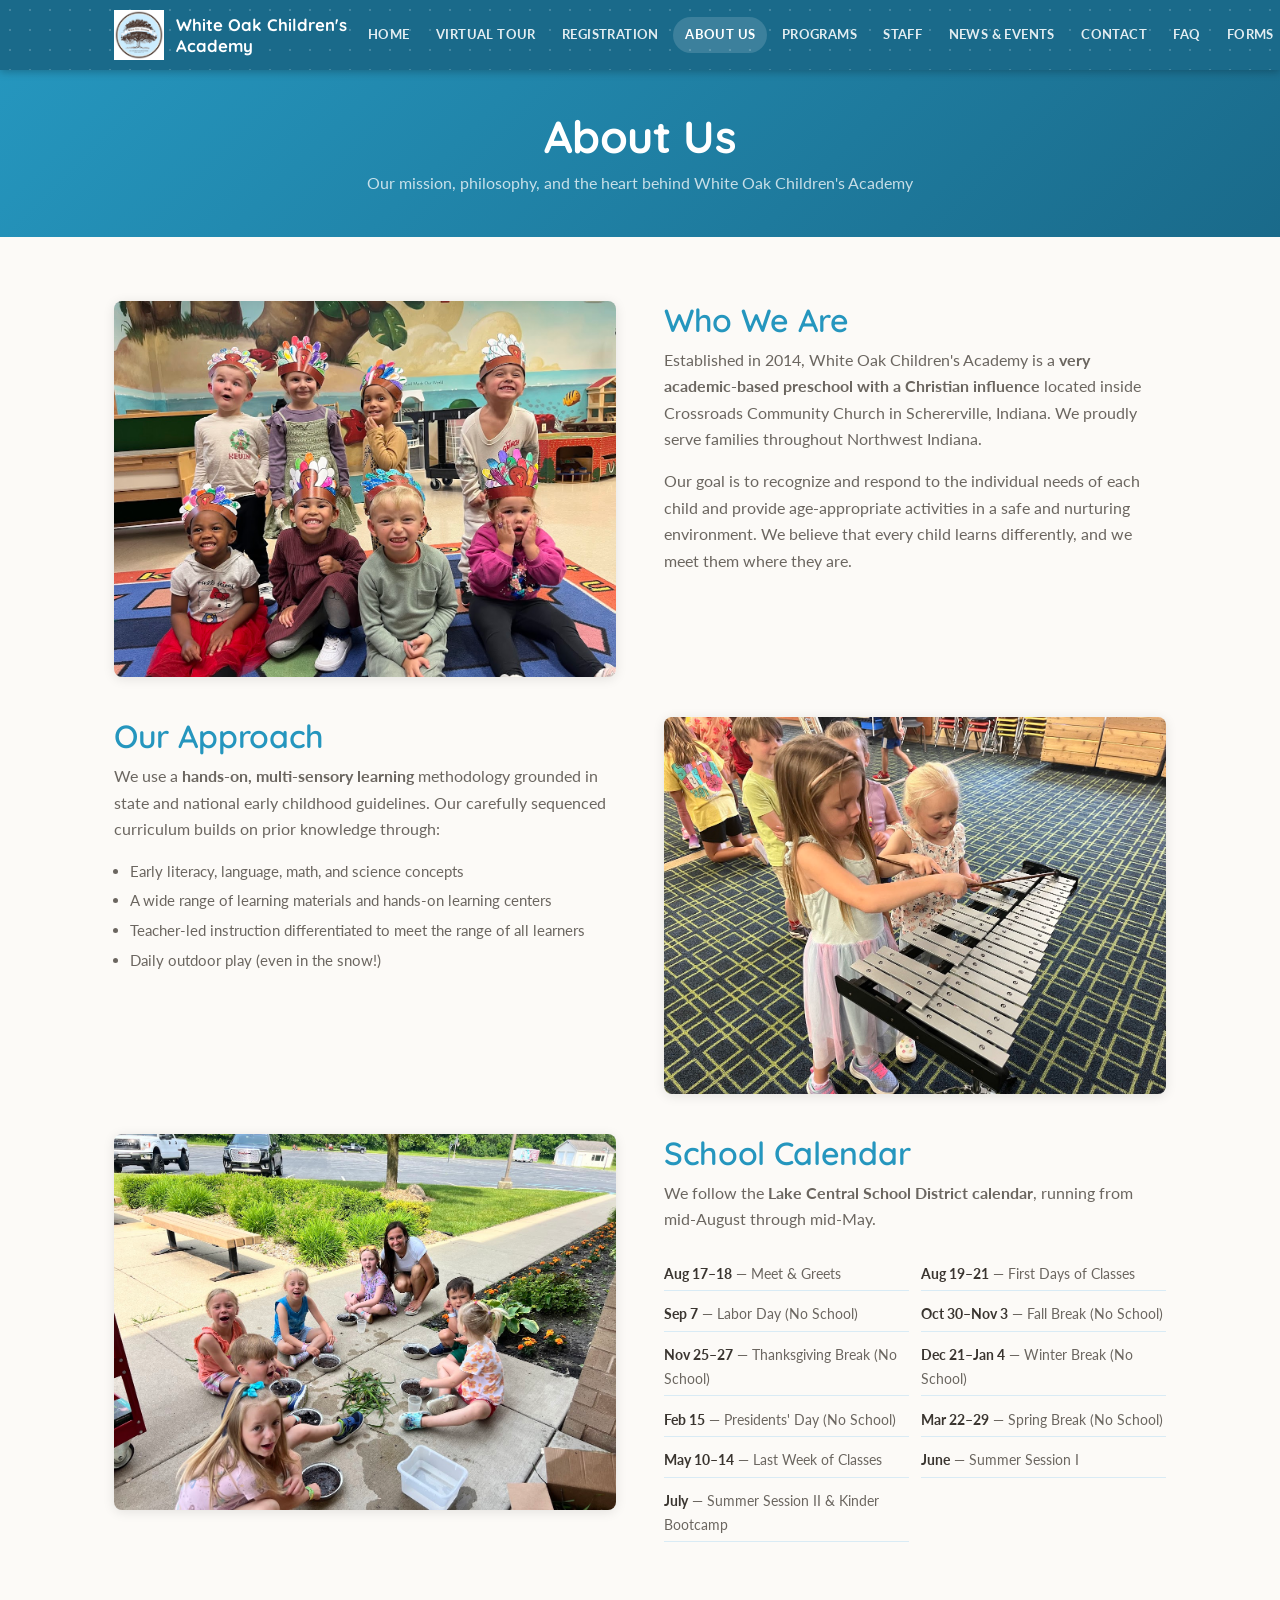
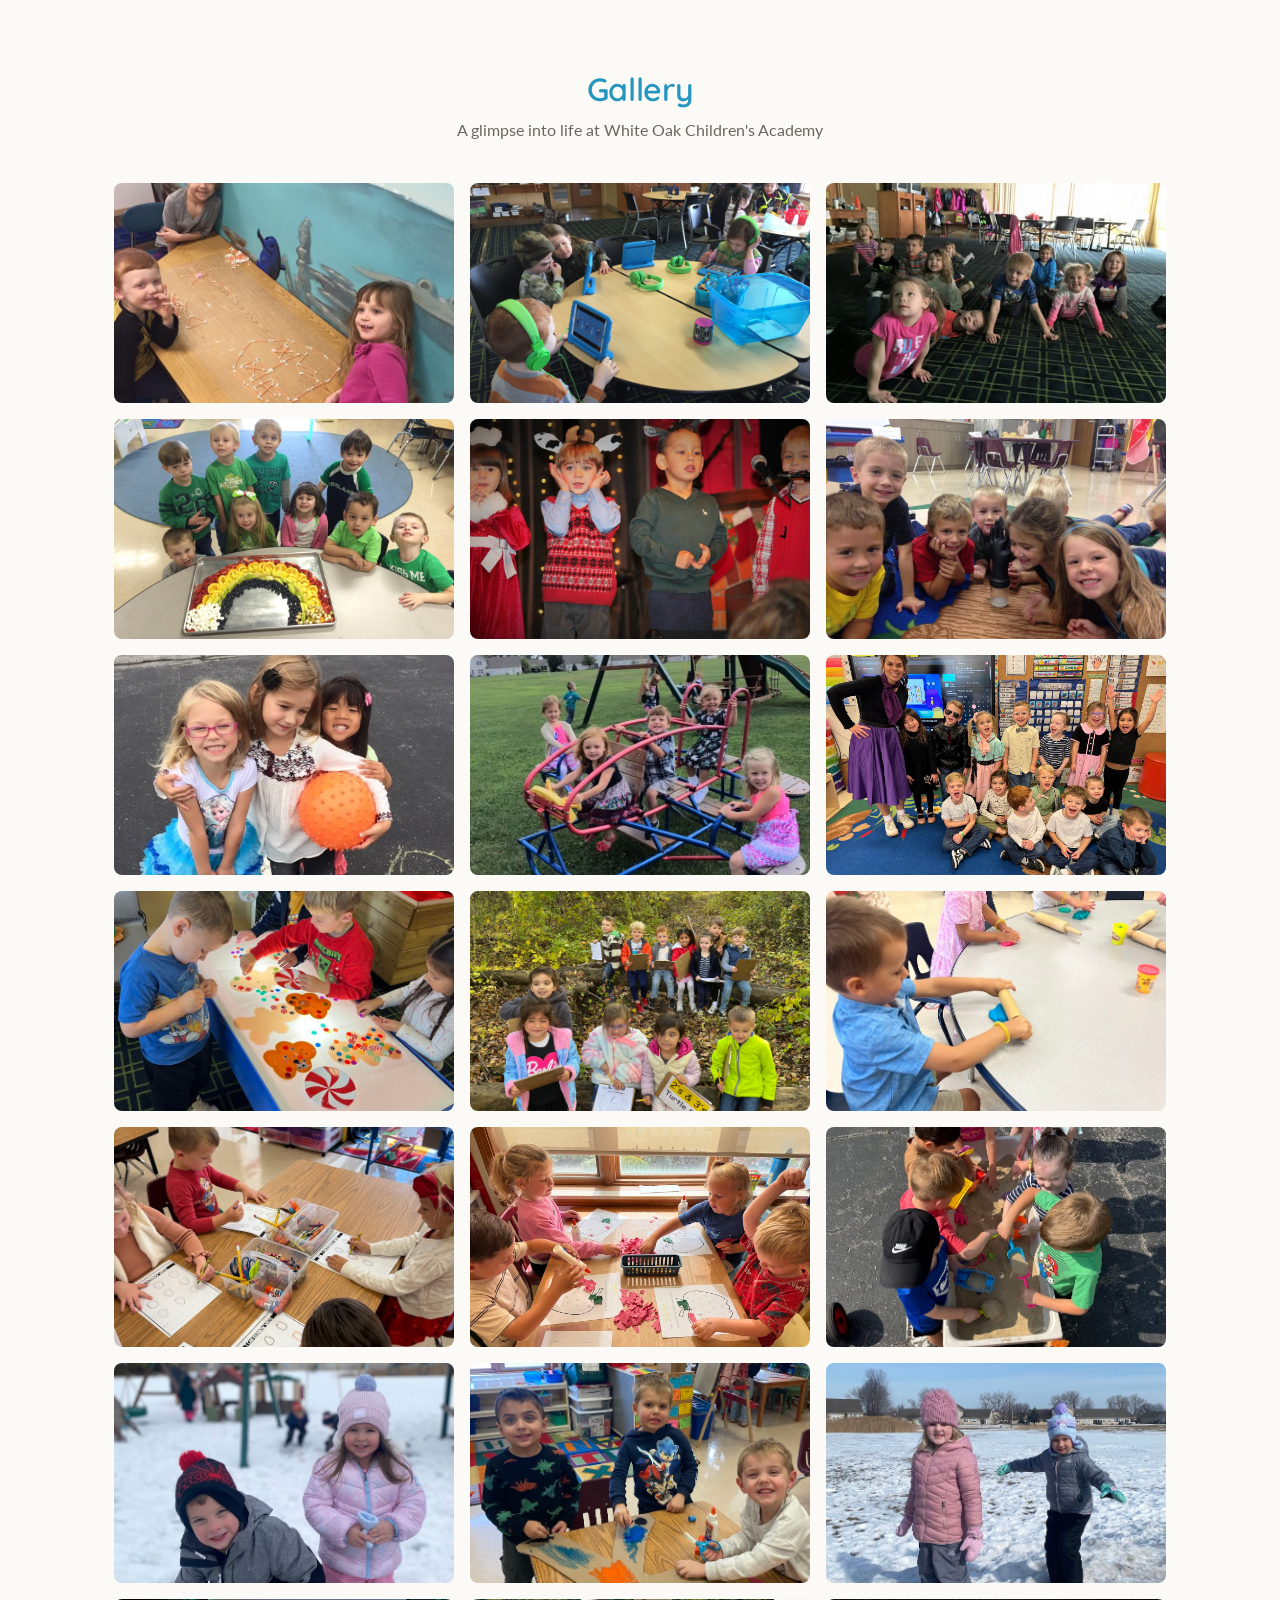
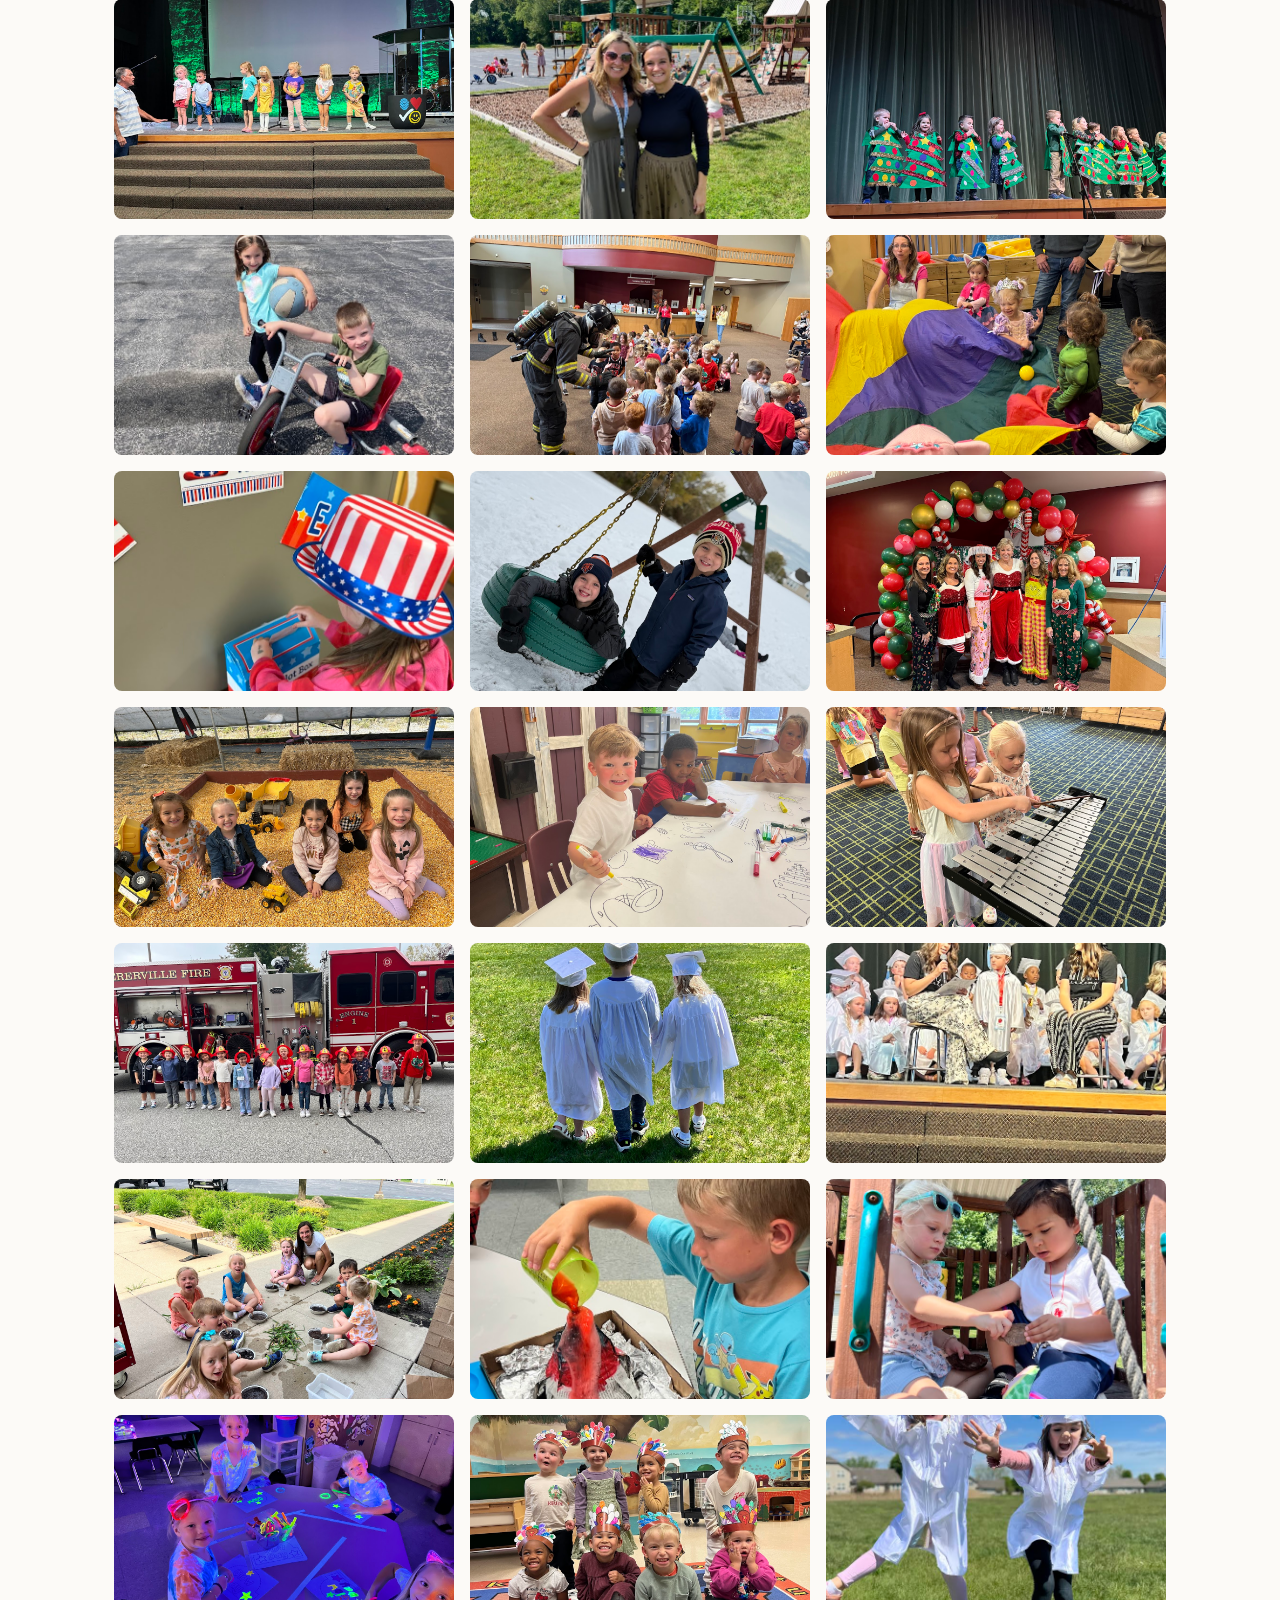
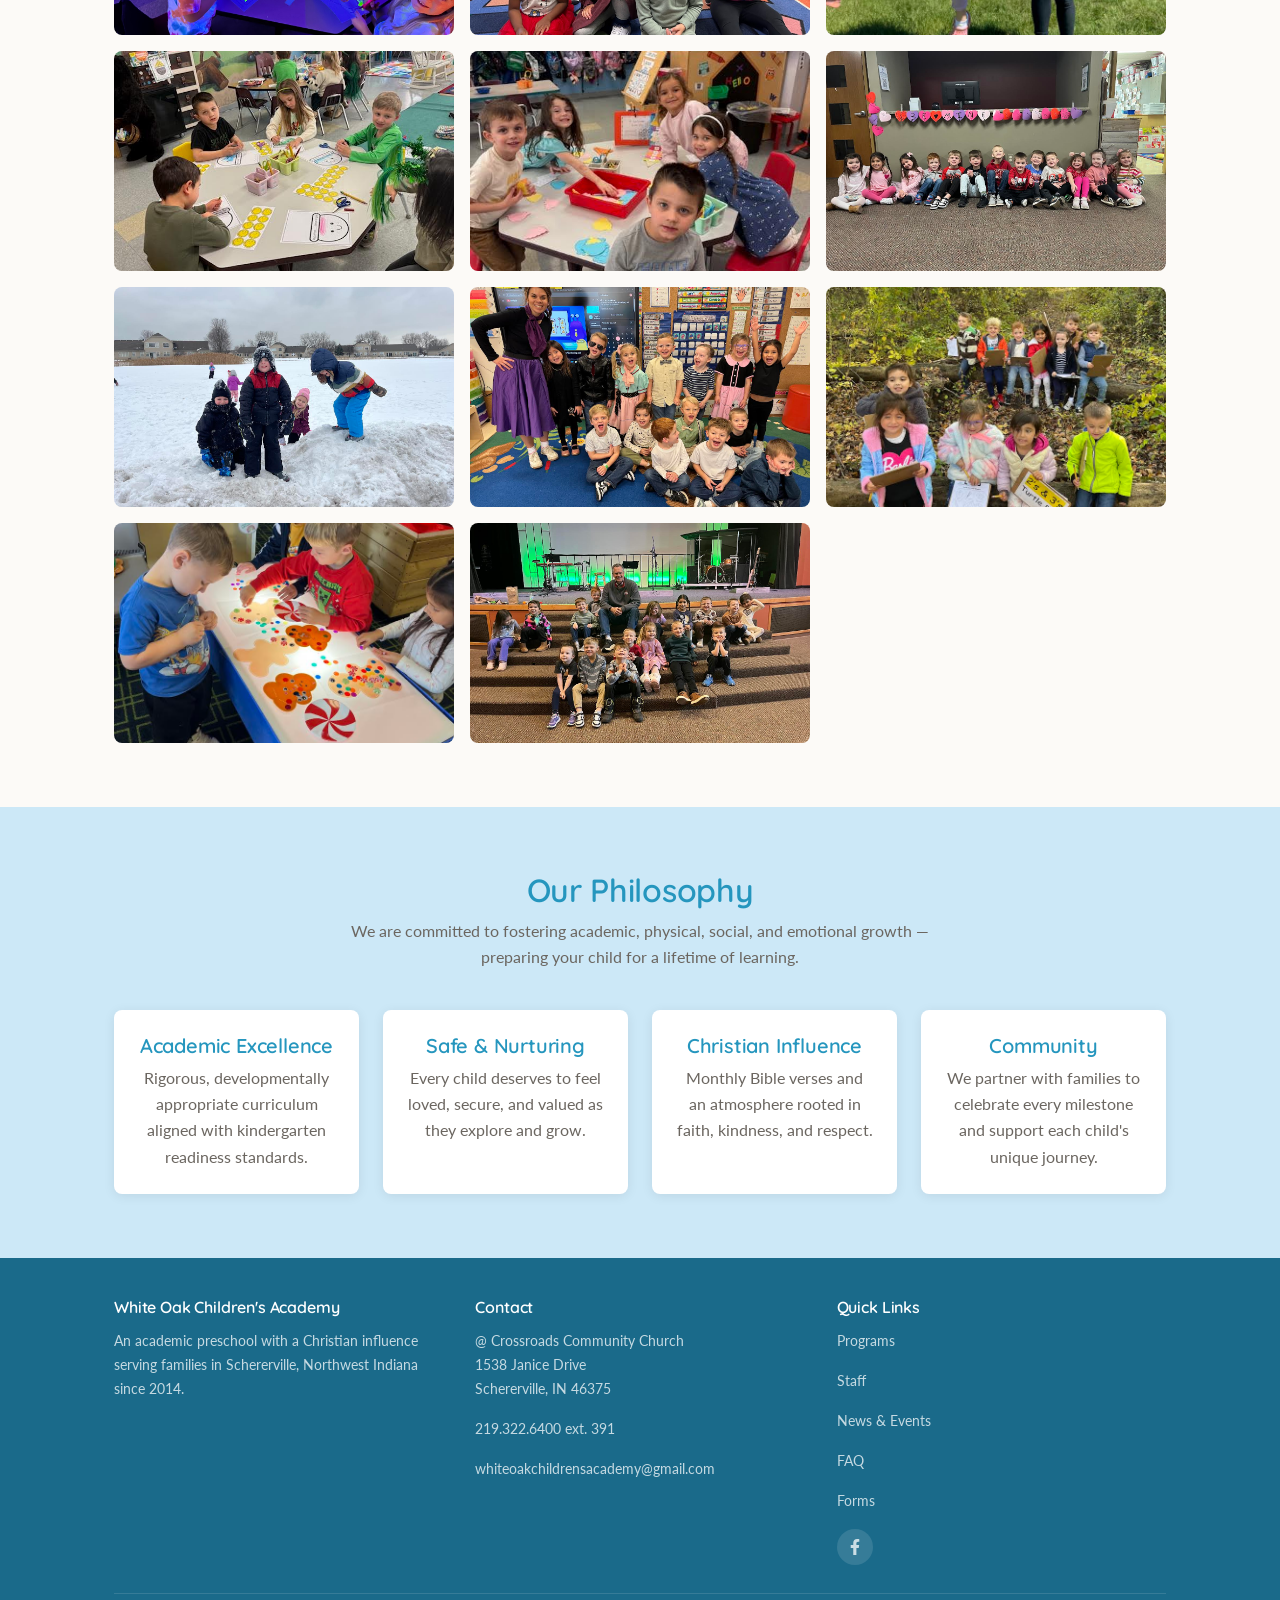
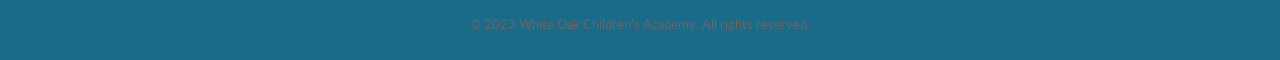
==== commit 9eb36dd1: "Rename 'FAQ & Forms' nav label to 'Forms' Co-Authored-By: Claude Sonnet 4.6 <noreply@anthropic.com>" ====
--- a/about.html
+++ b/about.html
@@ -27,7 +27,7 @@
         <a href="news-events.html">News &amp; Events</a>
         <a href="contact.html">Contact</a>
         <a href="faq.html">FAQ</a>
-        <a href="faq-forms.html">FAQ &amp; Forms</a>
+        <a href="faq-forms.html">Forms</a>
       </nav>
       <button class="hamburger" aria-label="Toggle menu" aria-expanded="false">
         <span></span><span></span><span></span>
@@ -43,7 +43,7 @@
       <a href="news-events.html">News &amp; Events</a>
       <a href="contact.html">Contact</a>
       <a href="faq.html">FAQ</a>
-      <a href="faq-forms.html">FAQ &amp; Forms</a>
+      <a href="faq-forms.html">Forms</a>
     </nav>
   </header>
 
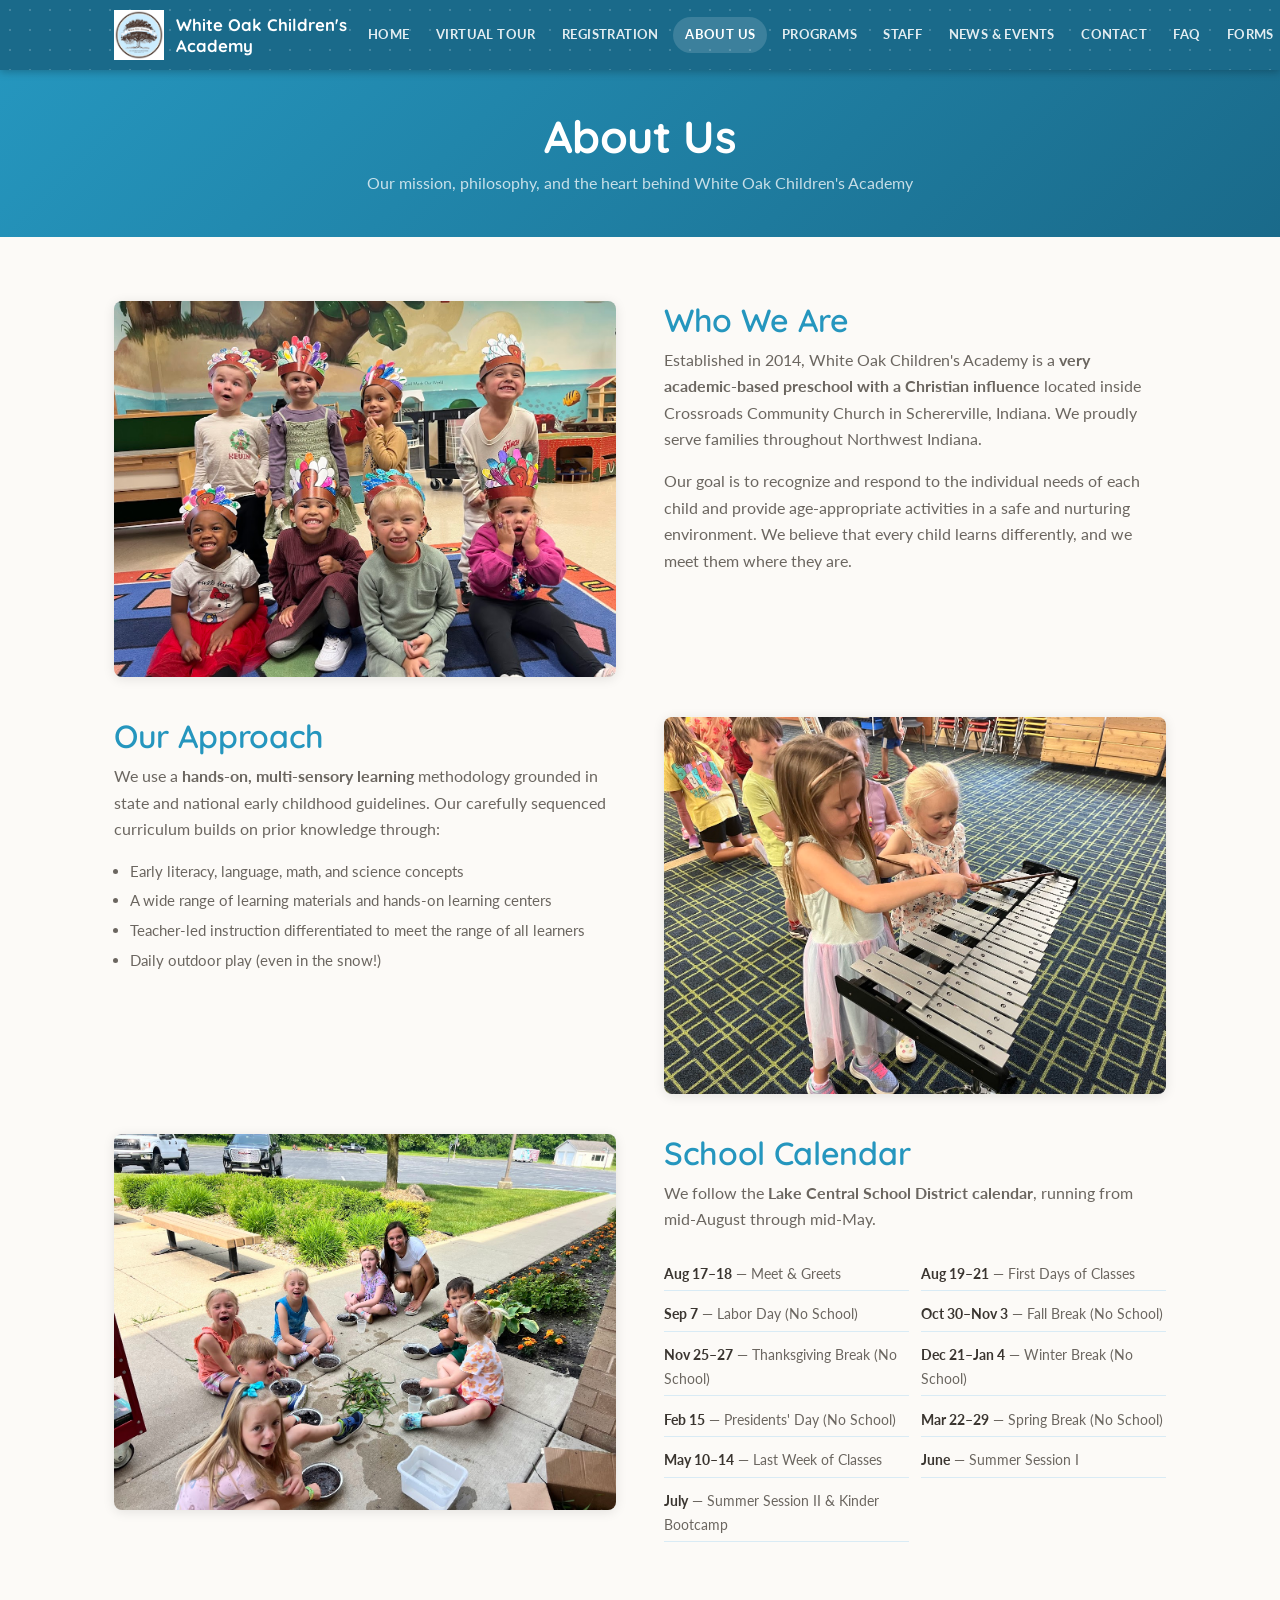
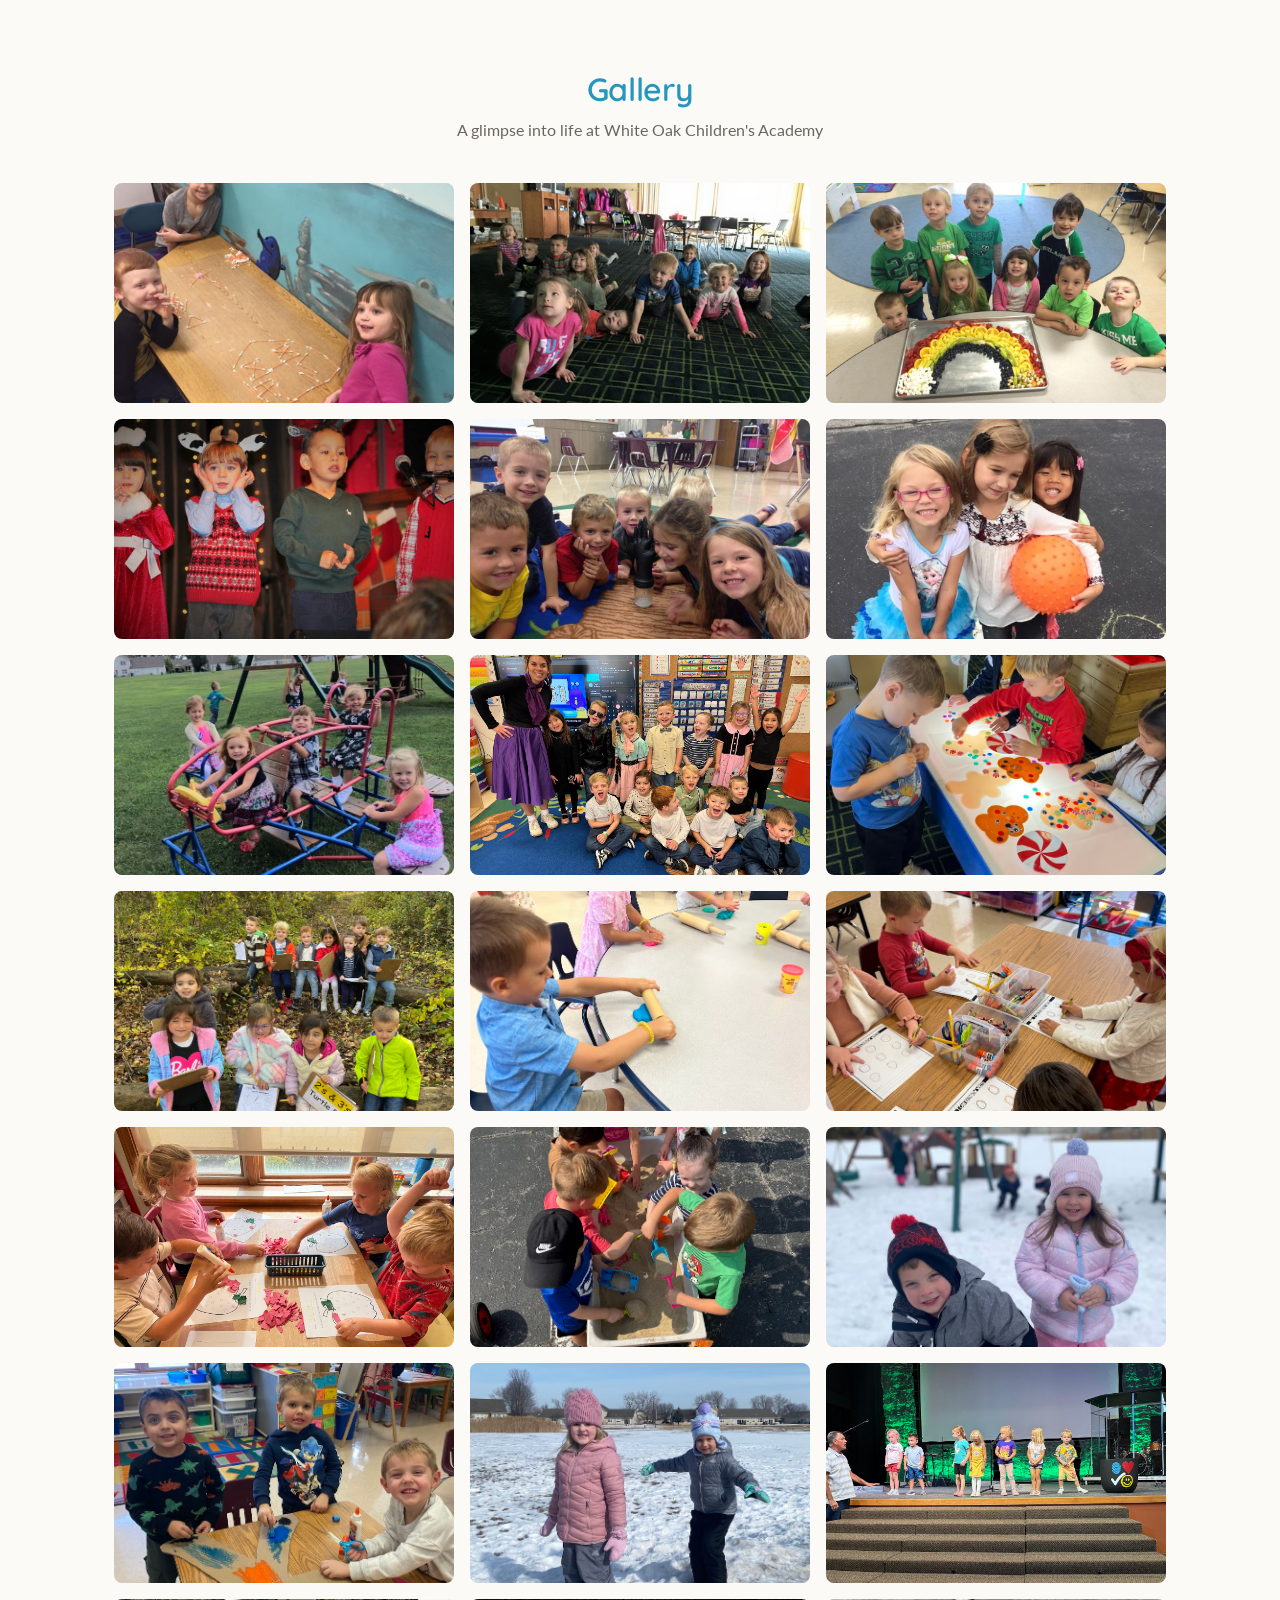
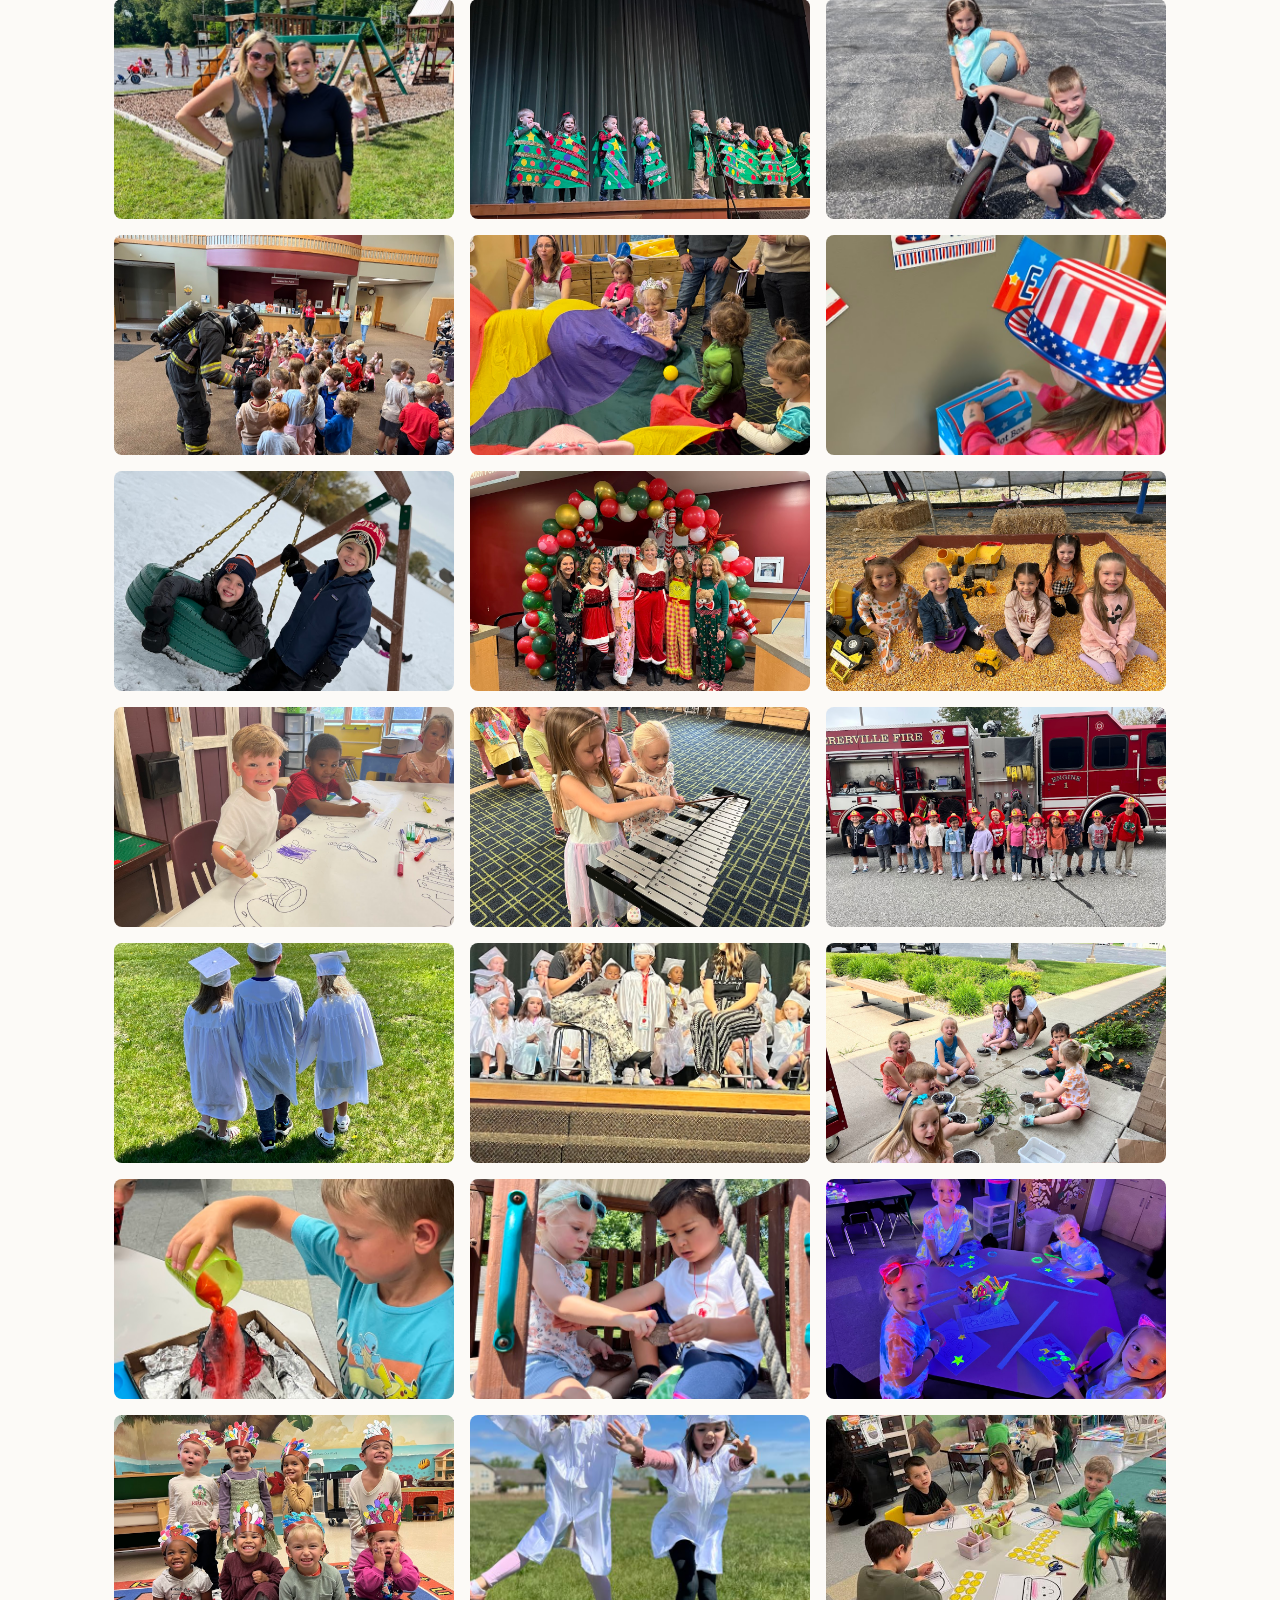
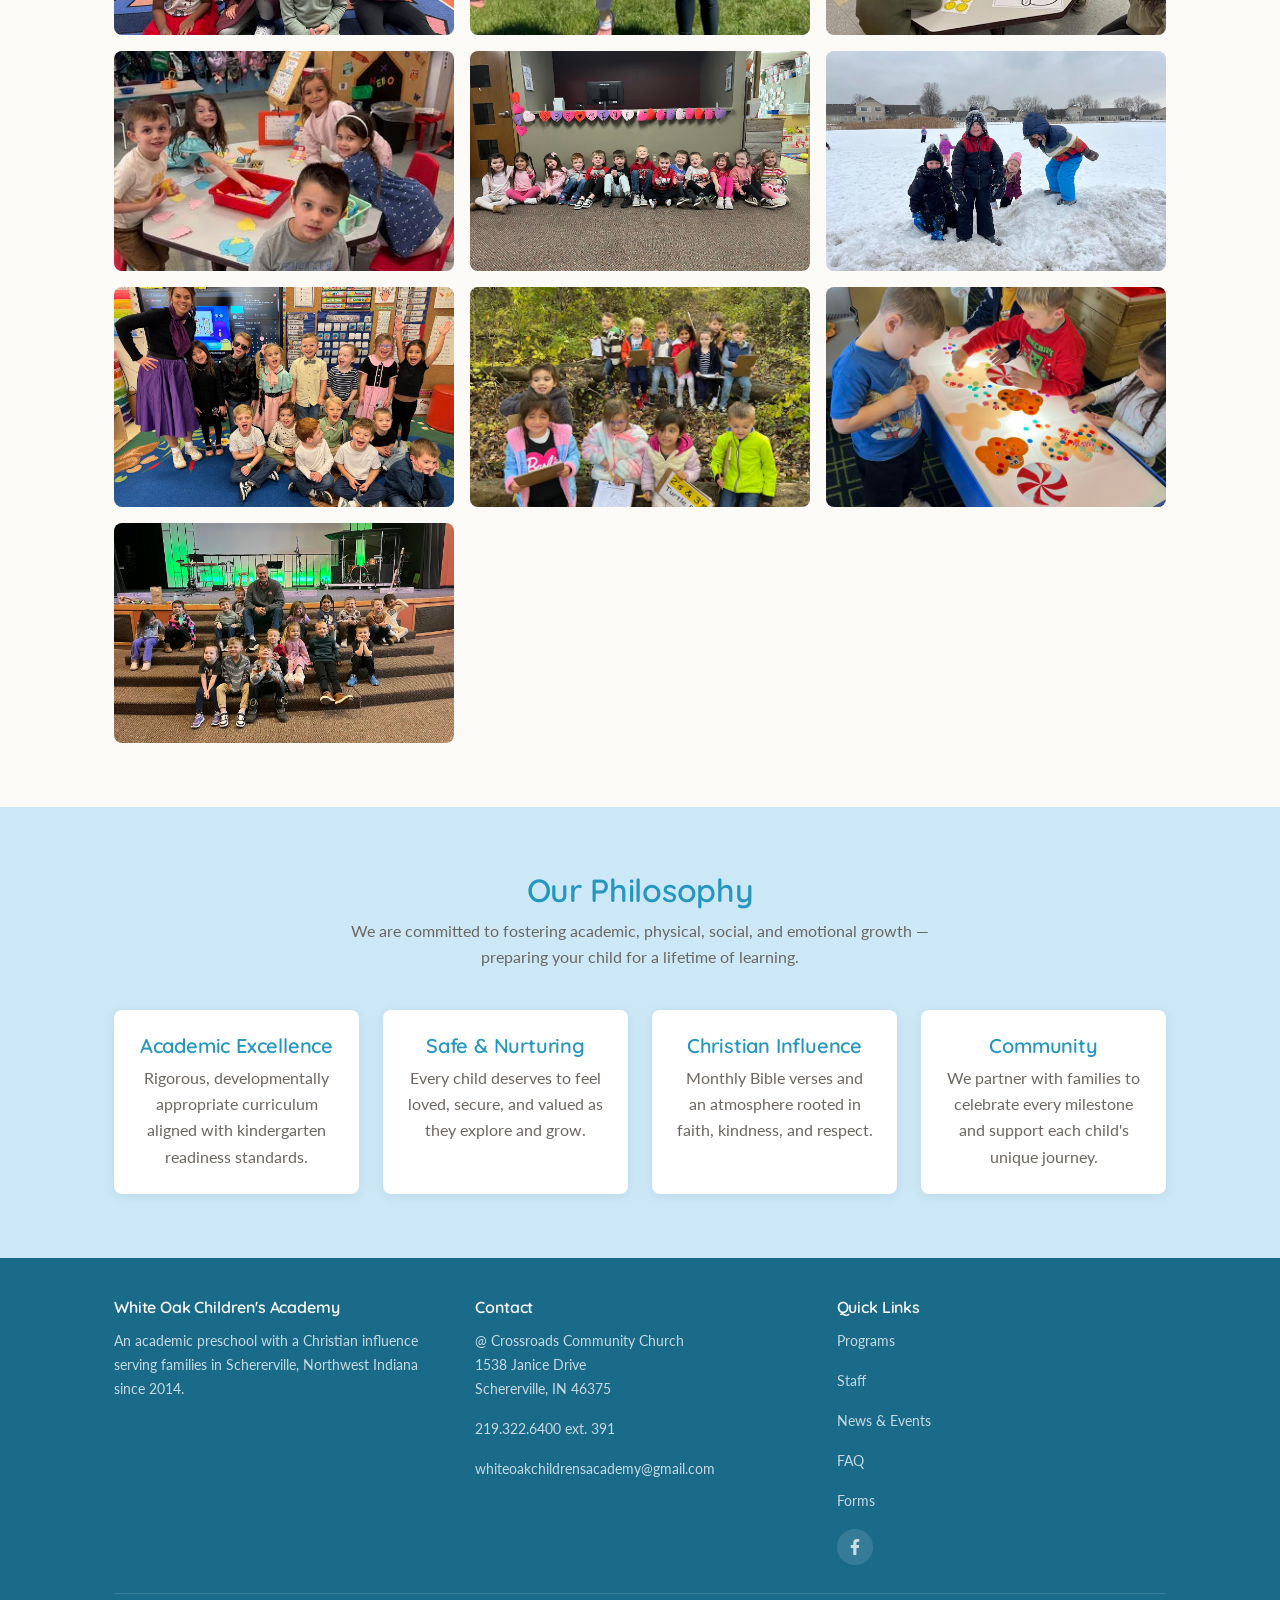
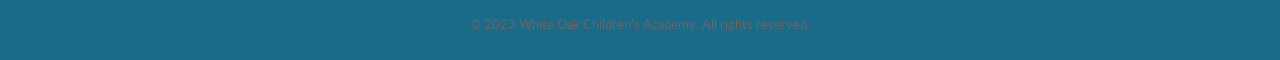
==== commit 93162205: "Remove iPad/headphones photo (gallery-02.jpg) Co-Authored-By: Claude Sonnet 4.6 <noreply@anthropic.c" ====
--- a/about.html
+++ b/about.html
@@ -127,7 +127,6 @@
       </div>
       <div style="display:grid;grid-template-columns:repeat(auto-fill,minmax(280px,1fr));gap:1rem;">
         <img src="images/gallery/gallery-01.jpg" alt="White Oak classroom activity" style="width:100%;height:220px;object-fit:cover;border-radius:8px;" />
-        <img src="images/gallery/gallery-02.jpg" alt="White Oak classroom activity" style="width:100%;height:220px;object-fit:cover;border-radius:8px;" />
         <img src="images/gallery/gallery-03.jpg" alt="White Oak classroom activity" style="width:100%;height:220px;object-fit:cover;border-radius:8px;" />
         <img src="images/gallery/gallery-05.jpg" alt="White Oak classroom activity" style="width:100%;height:220px;object-fit:cover;border-radius:8px;" />
         <img src="images/gallery/gallery-06.jpg" alt="White Oak classroom activity" style="width:100%;height:220px;object-fit:cover;border-radius:8px;" />
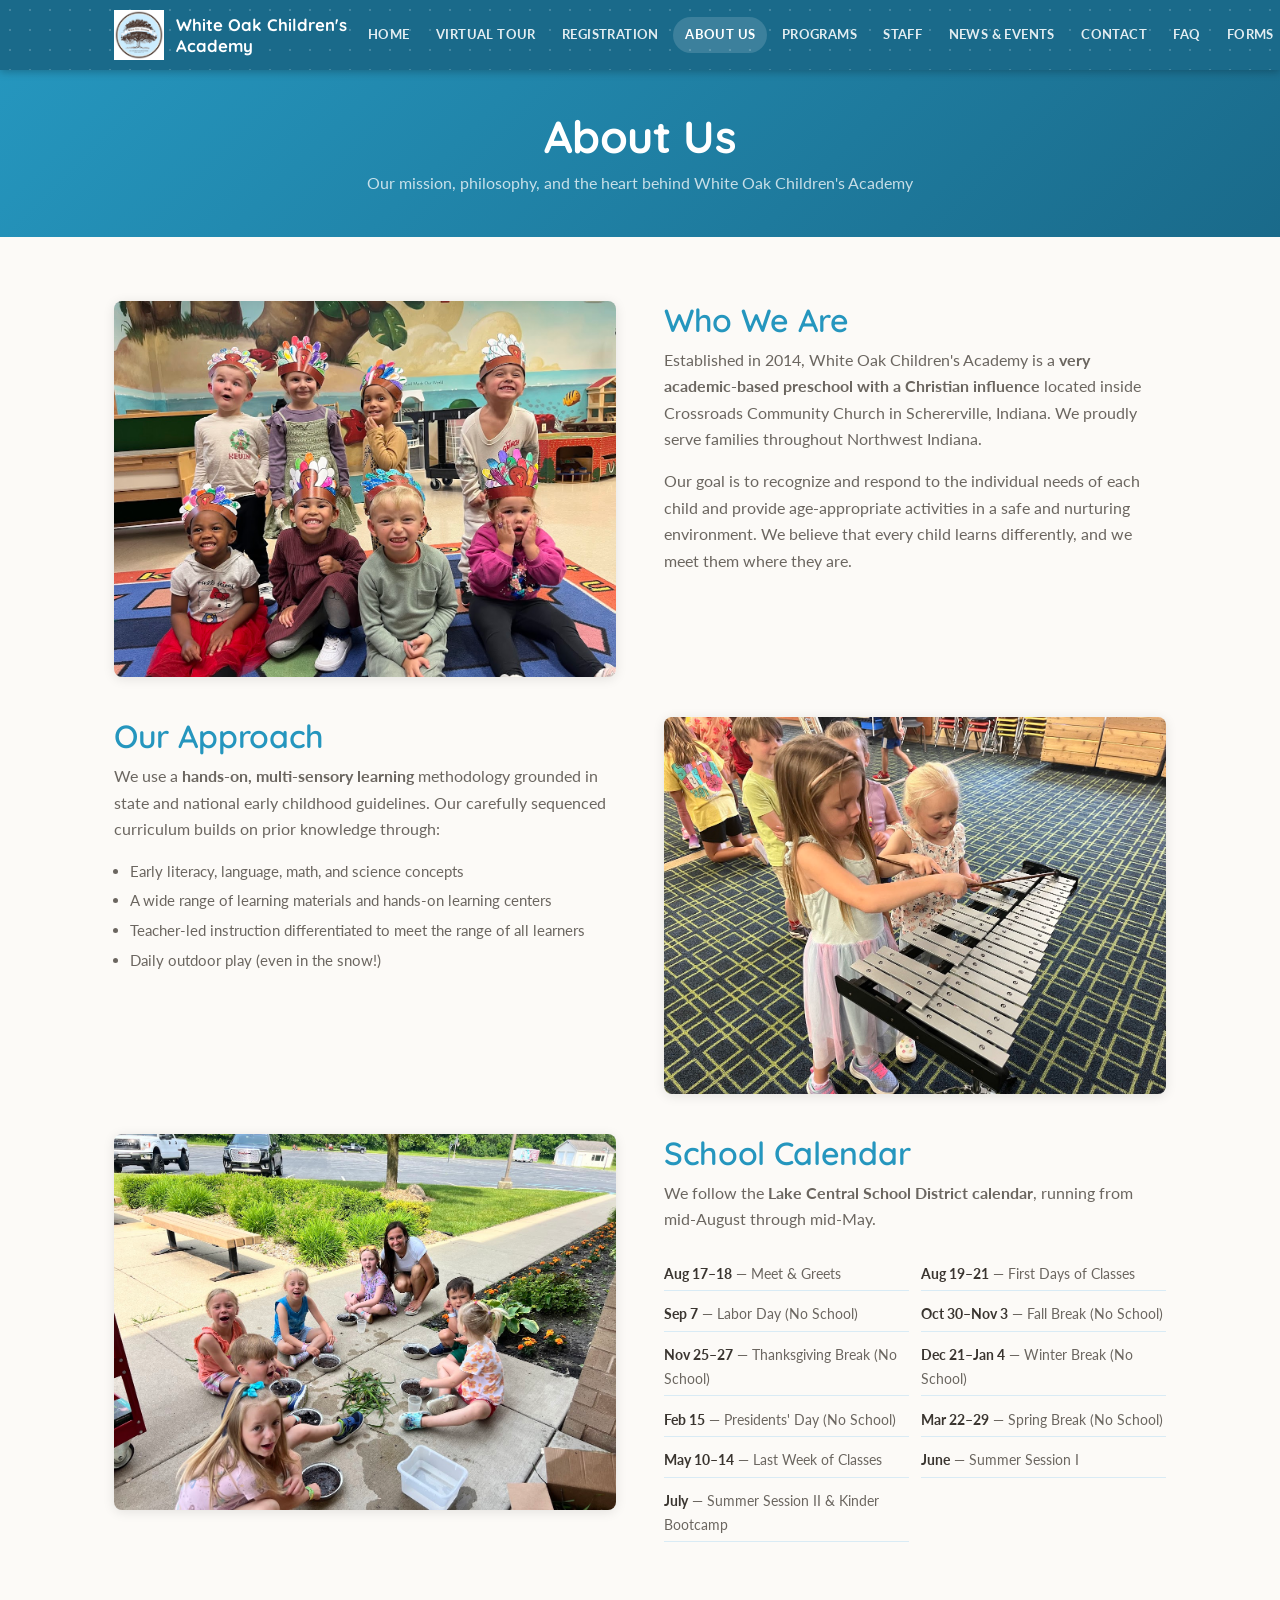
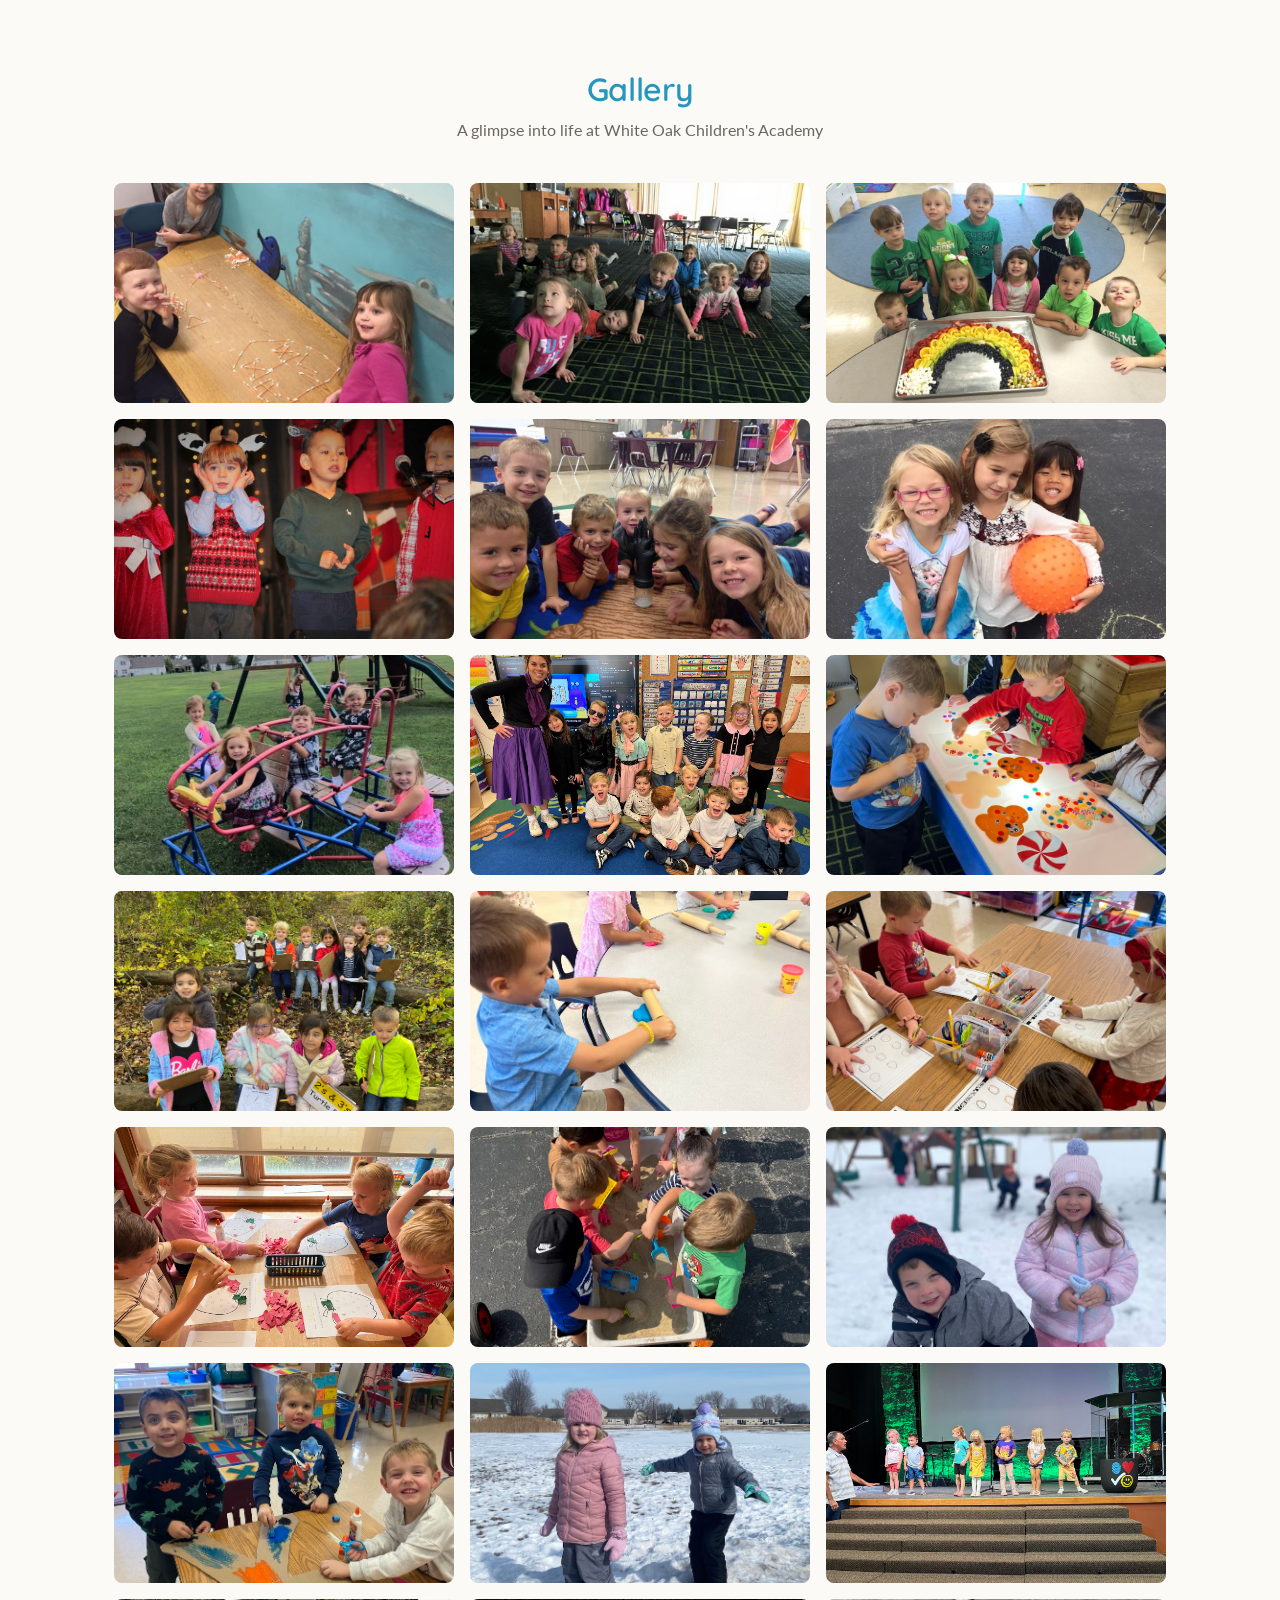
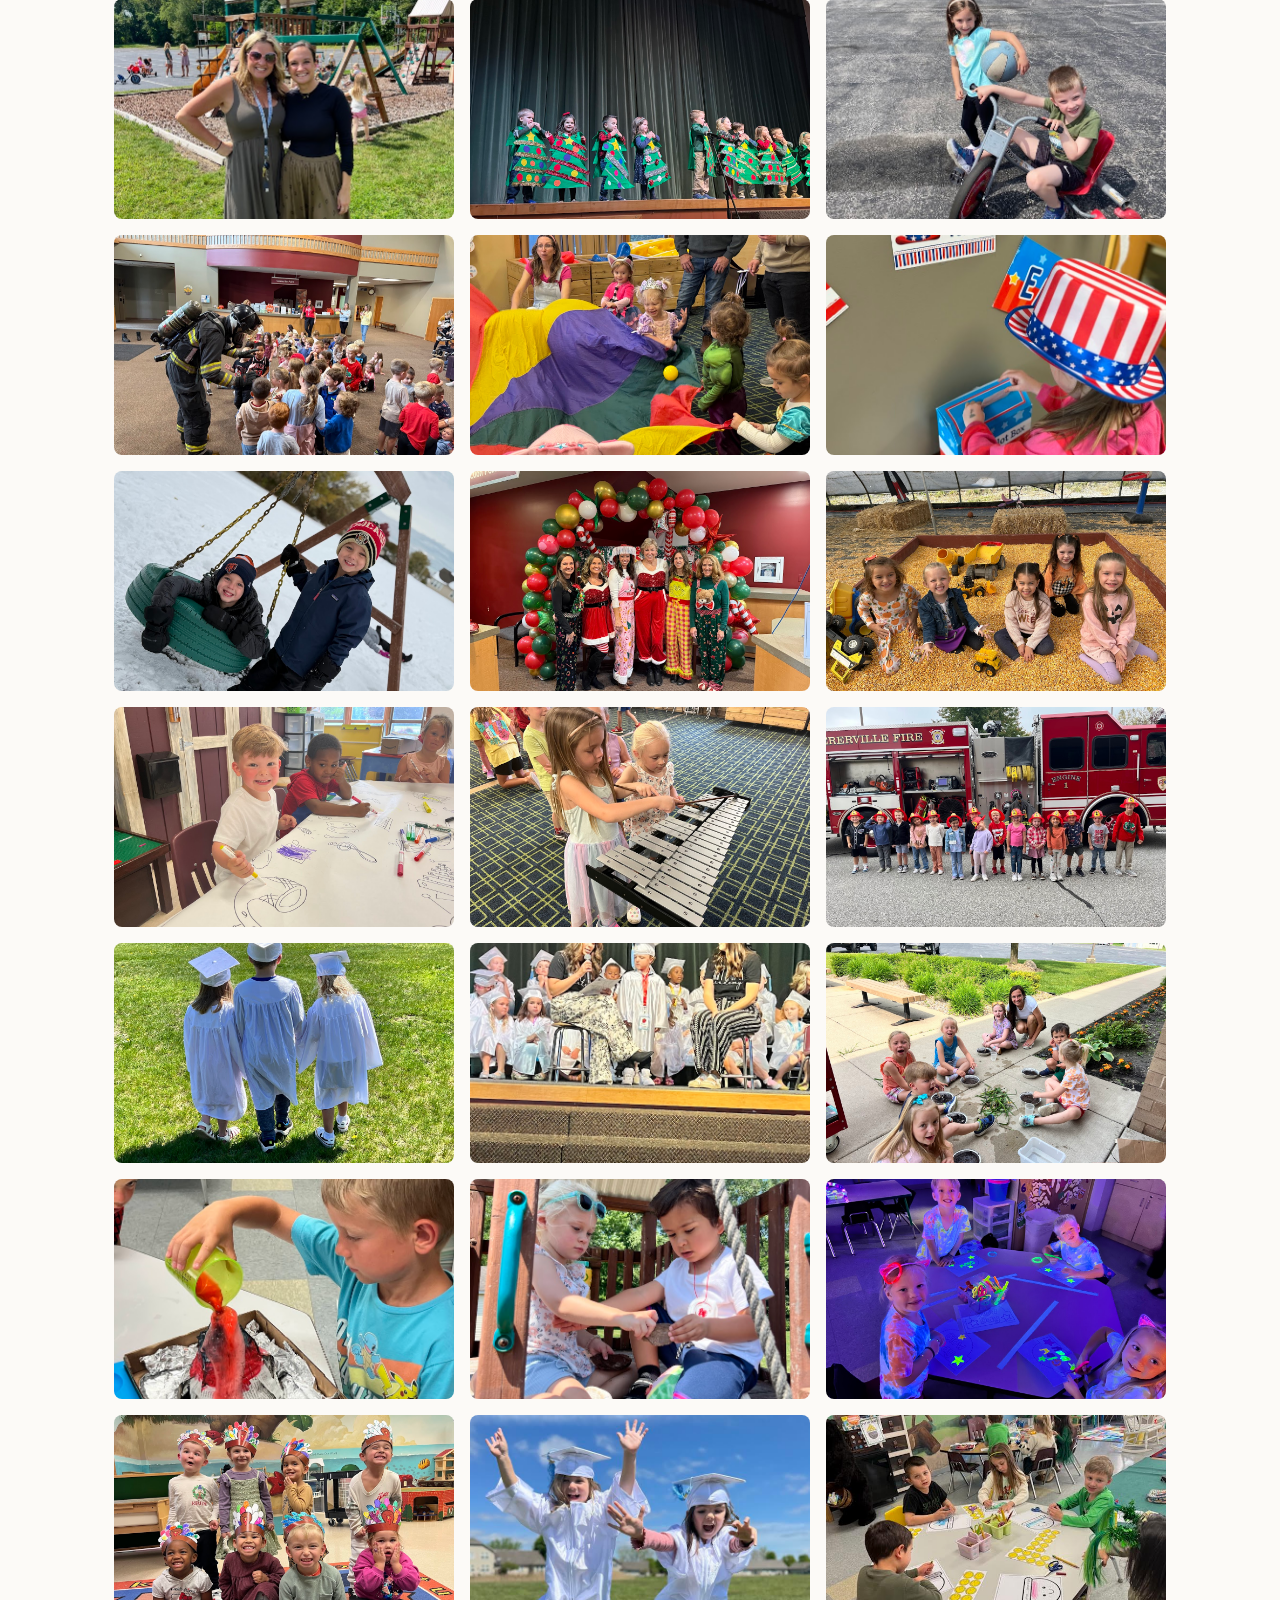
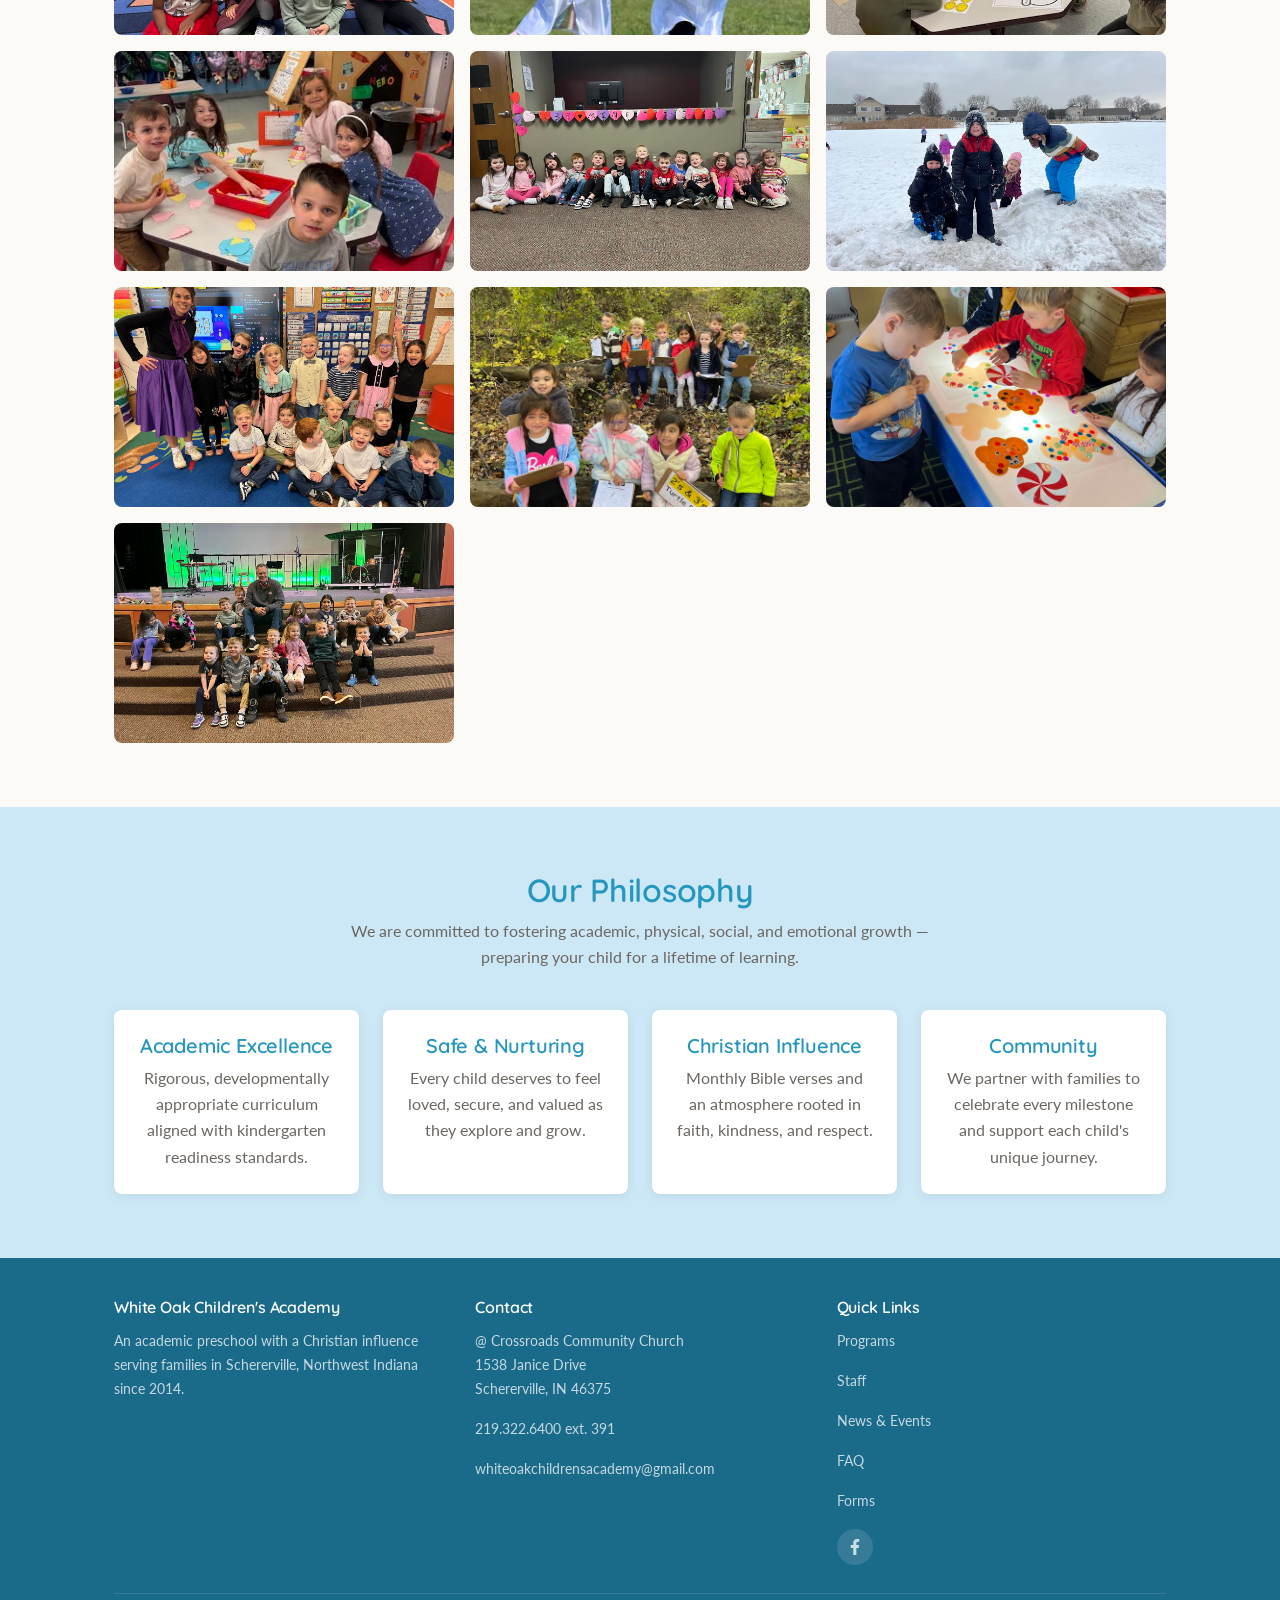
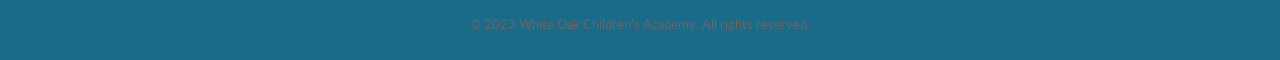
==== commit 69eaa752: "Move graduation jumping photo frame up to capture both faces Co-Authored-By: Claude Sonnet 4.6 <nore" ====
--- a/about.html
+++ b/about.html
@@ -163,7 +163,7 @@
         <img src="images/gallery/IMG_9233.jpg" alt="White Oak classroom activity" style="width:100%;height:220px;object-fit:cover;border-radius:8px;" />
         <img src="images/gallery/IMG_9314.jpg" alt="White Oak classroom activity" style="width:100%;height:220px;object-fit:cover;border-radius:8px;" />
         <img src="images/gallery/IMG_9531.jpg" alt="White Oak classroom activity" style="width:100%;height:220px;object-fit:cover;border-radius:8px;" />
-        <img src="images/gallery/1 copy.jpg" alt="White Oak classroom activity" style="width:100%;height:220px;object-fit:cover;border-radius:8px;" />
+        <img src="images/gallery/1 copy.jpg" alt="White Oak classroom activity" style="width:100%;height:220px;object-fit:cover;border-radius:8px;object-position:50% 15%;" />
         <img src="images/gallery/1 (1) copy.jpg" alt="White Oak classroom activity" style="width:100%;height:220px;object-fit:cover;border-radius:8px;" />
         <img src="images/gallery/1 (2).jpg" alt="White Oak classroom activity" style="width:100%;height:220px;object-fit:cover;border-radius:8px;" />
         <img src="images/gallery/1 (3).jpg" alt="White Oak classroom activity" style="width:100%;height:220px;object-fit:cover;border-radius:8px;" />
--- a/css/styles.css
+++ b/css/styles.css
@@ -399,7 +399,7 @@
   width: 100%;
   height: 220px;
   object-fit: cover;
-  object-position: top;
+  object-position: 50% 70%;
 }
 .staff-photo-placeholder {
   width: 100%;
